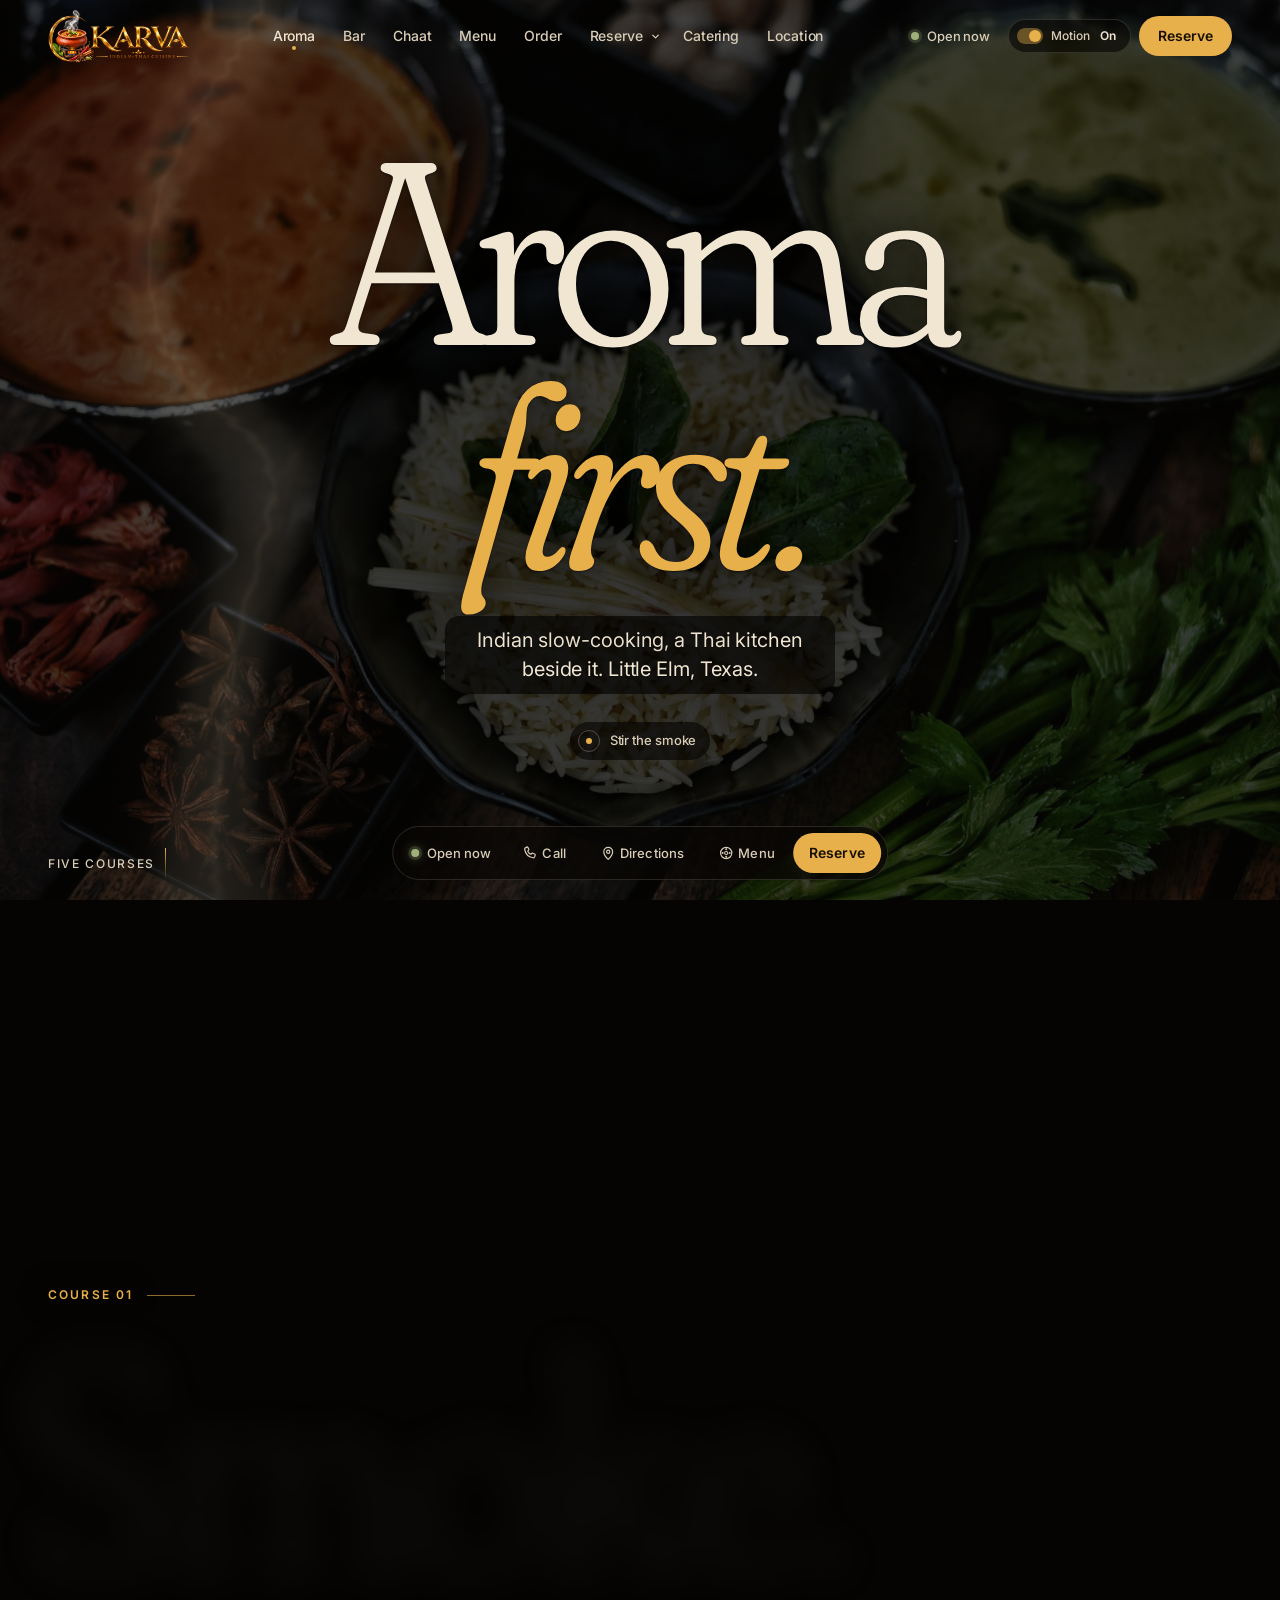
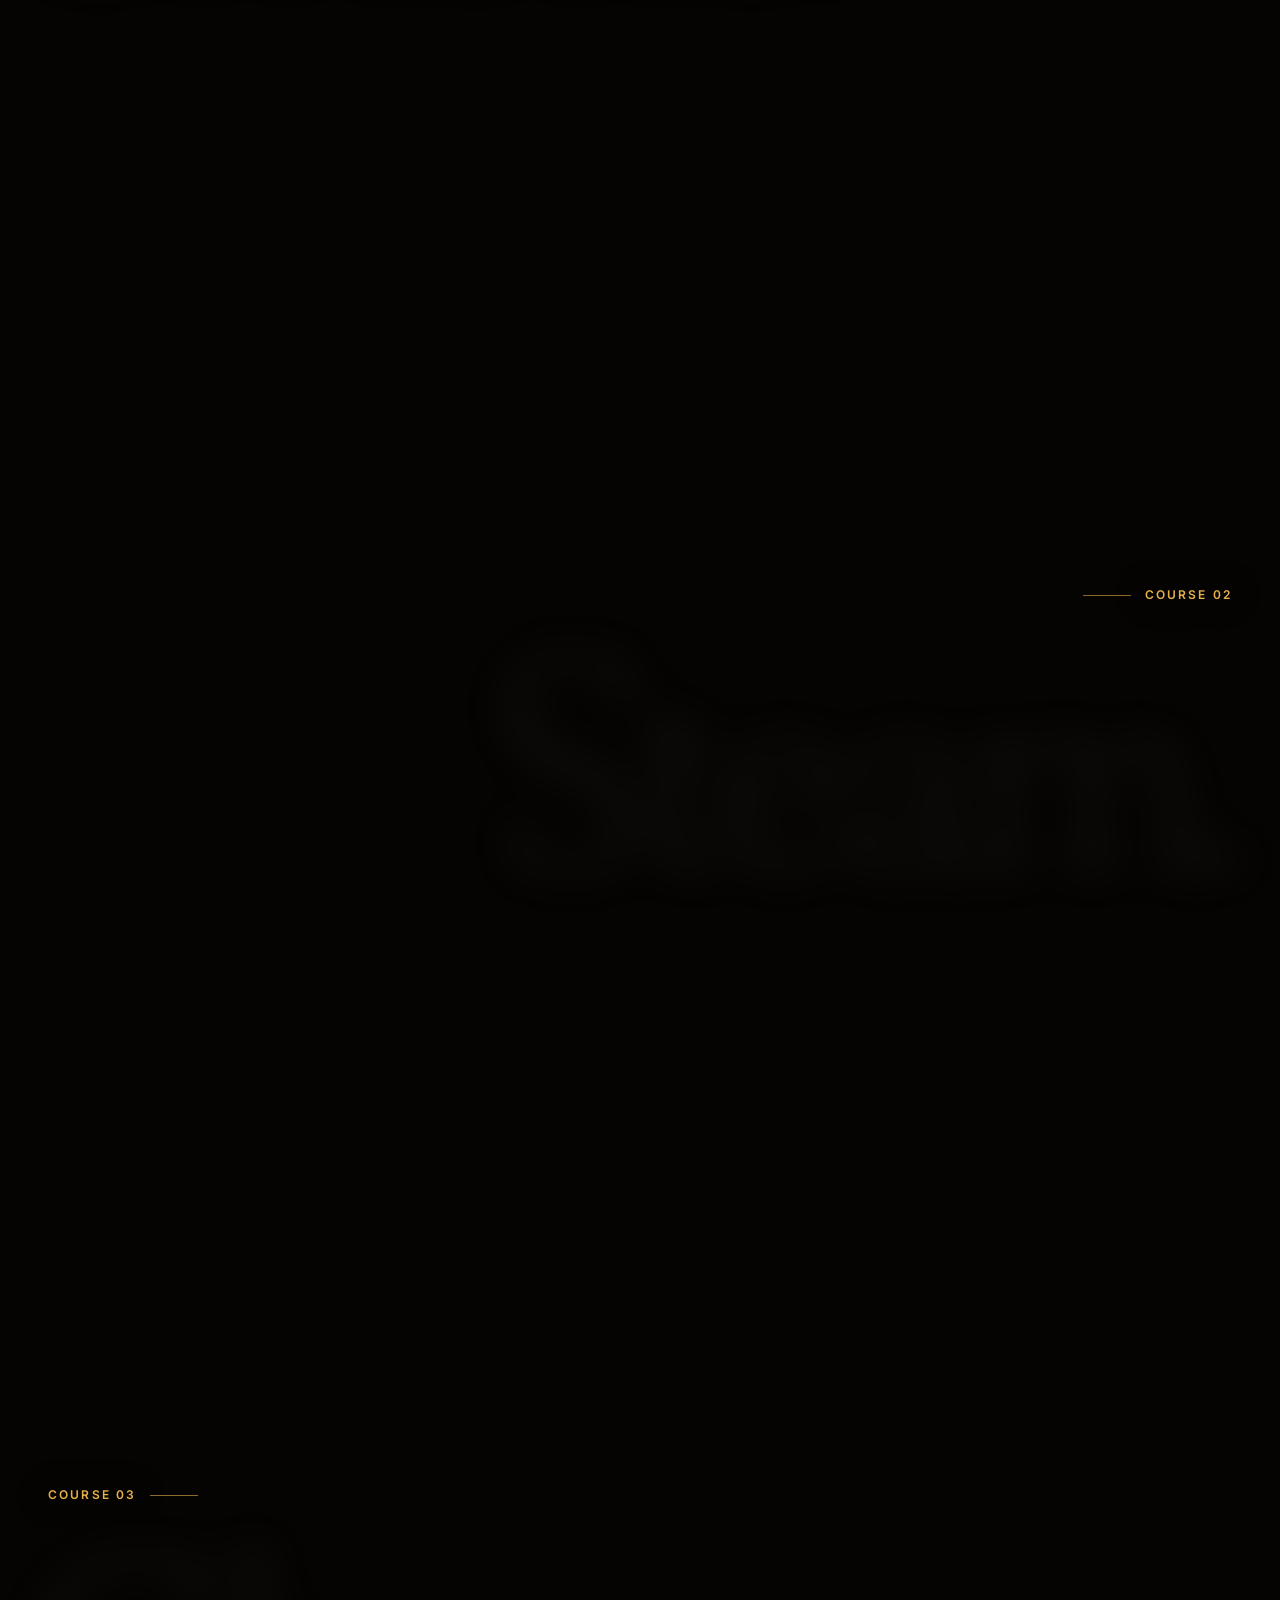
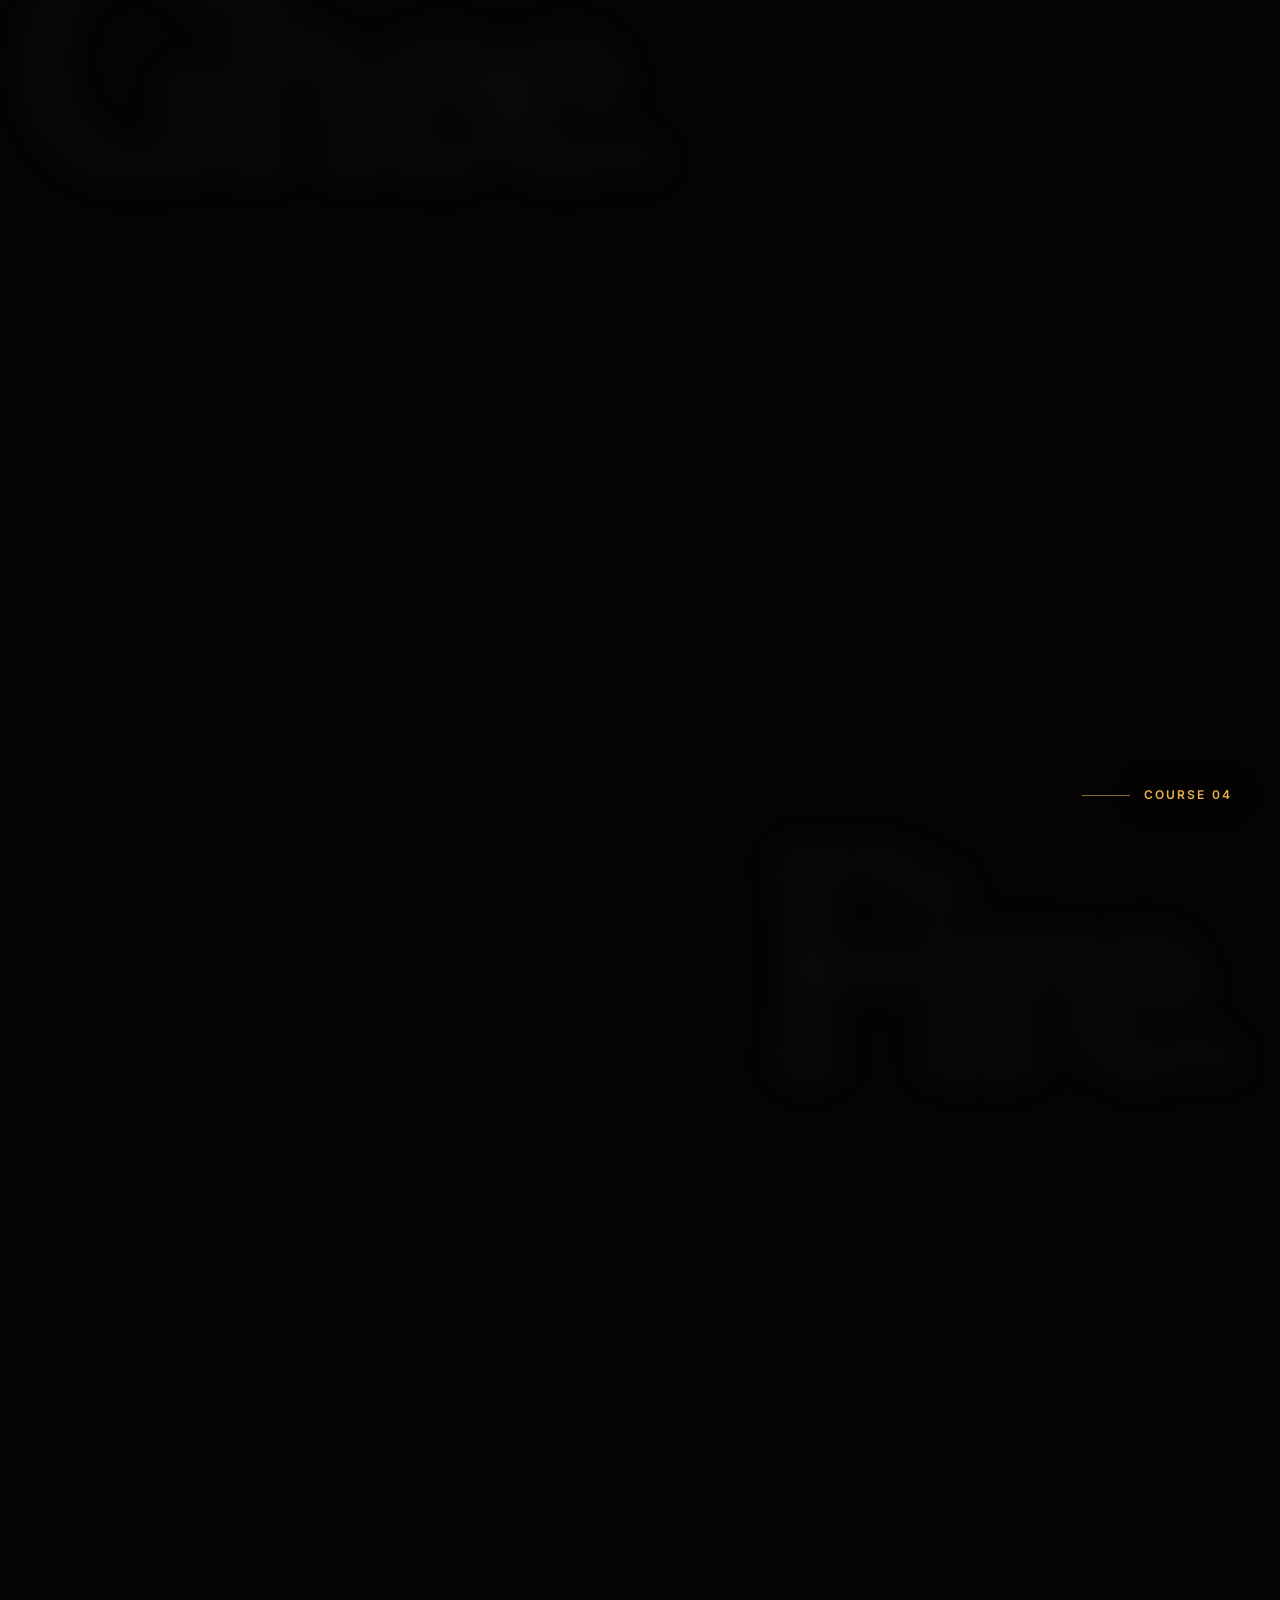
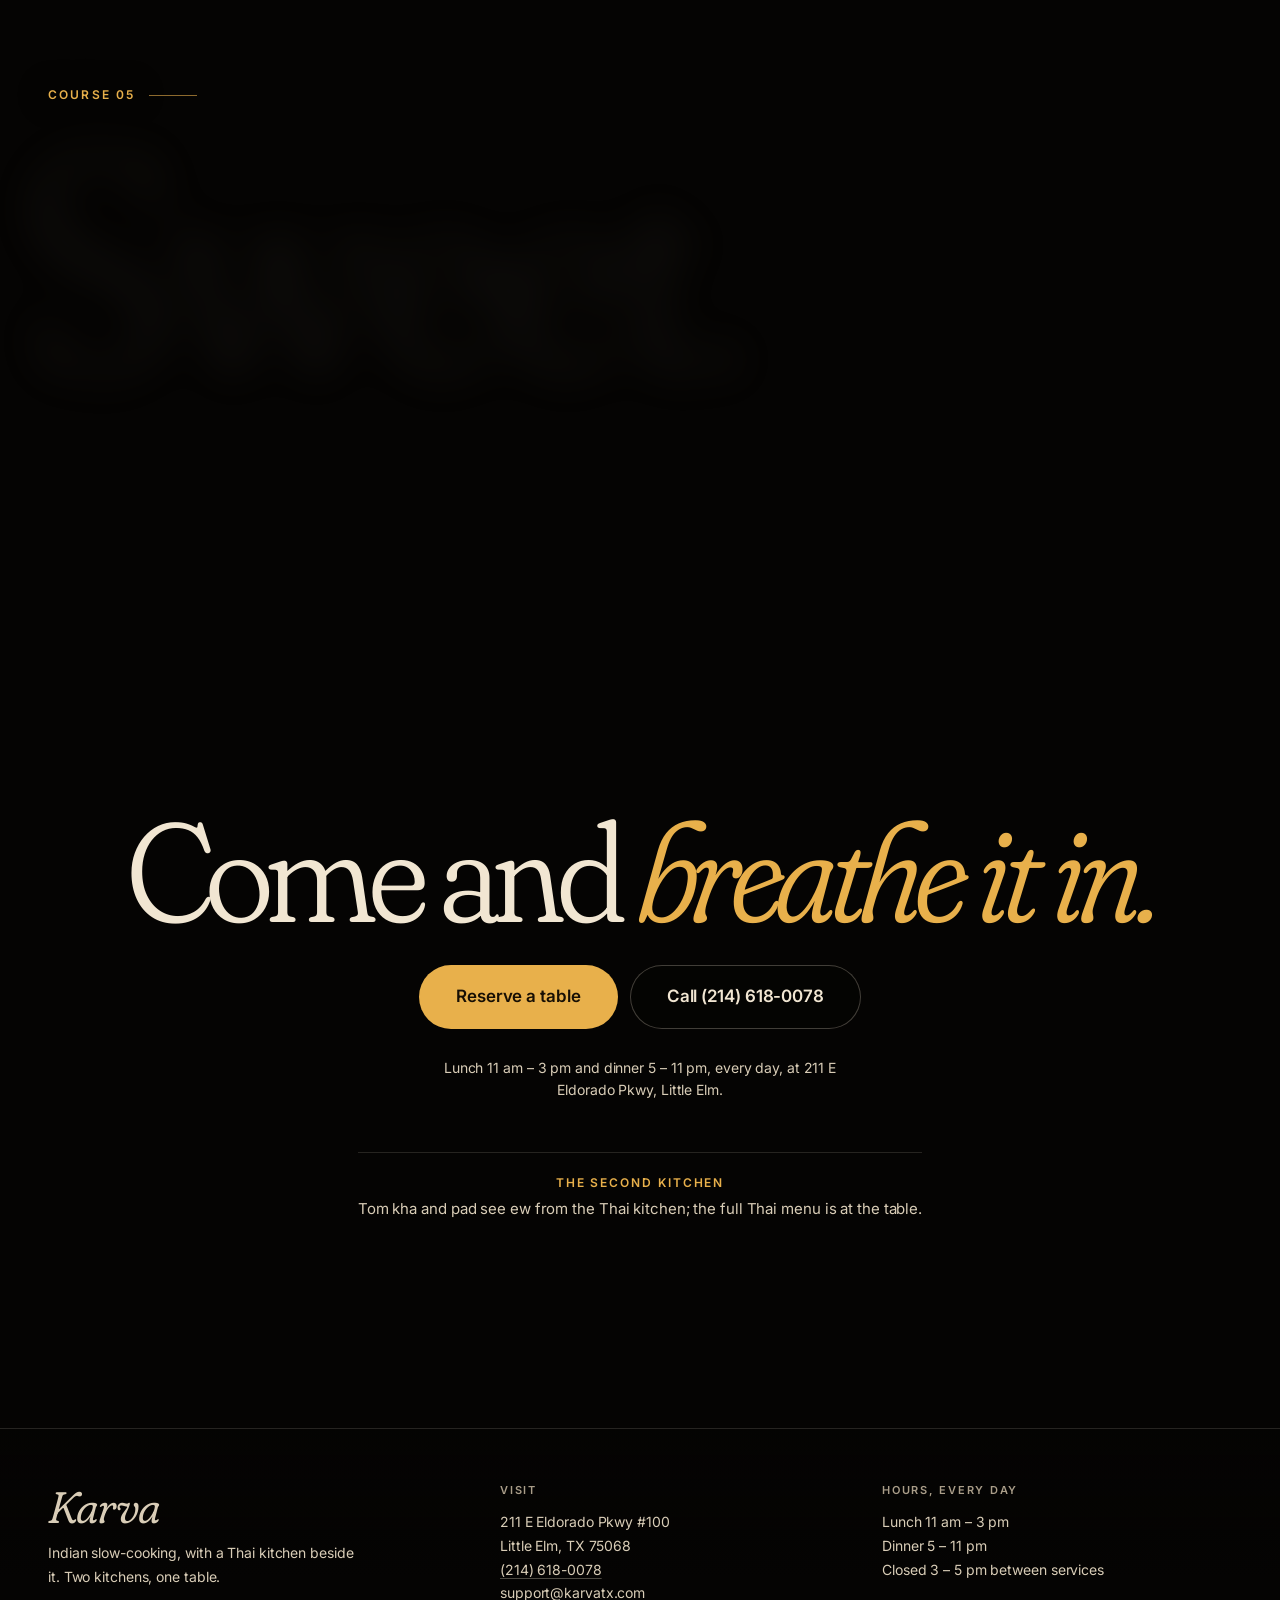
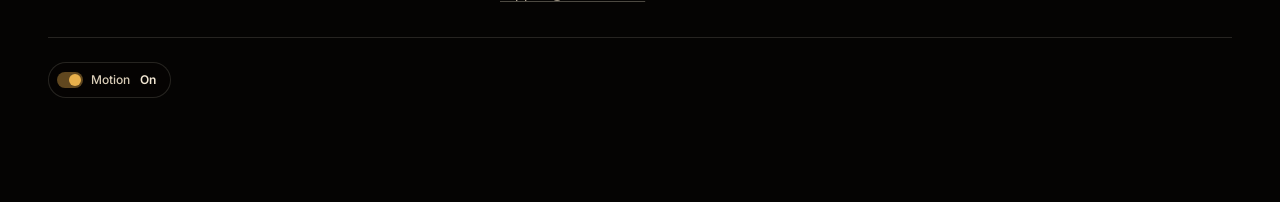
==== index.html @ ac85f221 "Lunch runs until 3 pm; menu bar says Location" ====
<!doctype html>
<html lang="en">
<head>
<script src="karva-motion-shim.js"></script>
<meta charset="utf-8">
<meta name="viewport" content="width=device-width, initial-scale=1, viewport-fit=cover">
<title>Karva · Aroma first</title>
<meta name="description" content="Karva, Indian slow-cooking with a Thai kitchen beside it, in Little Elm, Texas. You smell it before you see it.">
<meta name="theme-color" content="#050403">
<meta name="color-scheme" content="dark">
<link rel="icon" href="favicon.svg" type="image/svg+xml">
<link rel="preconnect" href="https://fonts.googleapis.com">
<link rel="preconnect" href="https://fonts.gstatic.com" crossorigin>
<link rel="stylesheet" href="https://fonts.googleapis.com/css2?family=Fraunces:ital,opsz,wght,SOFT,WONK@0,9..144,300..700,0..100,0..1;1,9..144,300..700,0..100,0..1&amp;family=Inter:wght@400;500;600&amp;display=swap">
<script>
/* Motion state before first paint: follow the OS unless the visitor chose. */
(function (d) {
  d.classList.add('js');
  var o = null; try { o = localStorage.getItem('karva-motion'); } catch (e) {}
  var r = !!(window.matchMedia && matchMedia('(prefers-reduced-motion: reduce)').matches);
  var on = o === 'on' || (o !== 'off' && !r);
  d.setAttribute('data-motion', on ? 'on' : 'off');
  if (on && window.WebGLRenderingContext && !/[?&]fx=off/.test(location.search)) d.classList.add('fx-pending');
})(document.documentElement);
</script>
<link rel="stylesheet" href="css/aroma.css?v=4">
<script type="module" src="js/home.js"></script>
</head>
<body data-atmos="aroma" data-no-enter>
<div class="haze" aria-hidden="true"></div>
<a class="skip" href="#main">Skip to content</a>
<header class="nav" data-nav>
  <div class="nav__in">
    <a class="brand brand--logo" href="index.html"><img src="assets/brand/karva-logo-192.webp?v=2" width="502" height="192" alt="Karva, Indian-Thai cuisine. Home" decoding="async"></a>
    <nav class="nav__links" aria-label="Pages"><a href="index.html" aria-current="page">Aroma</a><a href="drinks.html">Bar</a><a href="chaat.html">Chaat</a><a href="menu.html">Menu</a><a href="order.html">Order</a><div class="dd"><a class="dd__top" href="table.html">Reserve</a><button class="dd__btn" type="button" aria-expanded="false" aria-label="More Reserve pages"><svg viewBox="0 0 12 12" aria-hidden="true"><path d="m3 4.5 3 3 3-3" fill="none" stroke="currentColor" stroke-width="1.4" stroke-linecap="round" stroke-linejoin="round"/></svg></button><div class="dd__menu"><a href="table.html">Book a table</a><a href="parties.html">Parties</a><a href="events.html">Events</a></div></div><a href="catering.html">Catering</a><a href="locations.html">Location</a></nav>
    <div class="nav__acts">
      <p class="status" data-status><span class="status__dot" aria-hidden="true"></span><span data-status-text>11–3 · 5–11</span></p>
      <button class="motion" type="button" data-motion-toggle hidden aria-pressed="false"><span class="motion__track" aria-hidden="true"></span><span class="ml">Motion</span> <b data-motion-state>On</b></button>
      <a class="btn btn--gold btn--sm" href="tel:+12146180078" data-reserve aria-haspopup="dialog">Reserve</a>
      <details class="mnav">
        <summary aria-label="Open pages menu"><span class="mnav__ic" aria-hidden="true"></span>Pages</summary>
        <div class="mnav__sheet">
          <nav aria-label="Pages"><a class="big" href="index.html" aria-current="page"><small>01</small>Aroma</a><a class="big" href="drinks.html"><small>02</small>Bar</a><a class="big" href="chaat.html"><small>03</small>Chaat</a><a class="big" href="menu.html"><small>04</small>Menu</a><p class="mnav__sub"><a href="specials.html">Specials</a></p><a class="big" href="order.html"><small>05</small>Order</a><a class="big" href="table.html"><small>06</small>Reserve</a><p class="mnav__sub"><a href="parties.html">Parties</a><a href="events.html">Events</a></p><a class="big" href="catering.html"><small>07</small>Catering</a><a class="big" href="locations.html"><small>08</small>Location</a></nav>
          <div class="mnav__foot">
            <a class="btn btn--gold" href="tel:+12146180078" data-reserve aria-haspopup="dialog">Reserve</a>
            <a class="btn btn--line" href="tel:+12146180078">Call (214) 618-0078</a>
          </div>
        </div>
      </details>
    </div>
  </div>
</header>
<main id="main">
  <section class="hero" aria-labelledby="hero-title" data-tone="0.92,0.68,0.3">
    <figure class="veil" data-veil>
      <img src="assets/photo/bowls-dark-1920.jpg" srcset="assets/photo/bowls-dark-960.jpg 960w, assets/photo/bowls-dark-1920.jpg 1920w, assets/photo/bowls-dark-3840.jpg 3840w" sizes="100vw" width="1920" height="1280" alt="Curries, rice and whole spices on a dark table, seen from above." fetchpriority="high" decoding="async">
    </figure>
    <div class="hero__copy" data-zone="0.5">
      <h1 class="hero__title legible" id="hero-title"><span class="ln">Aroma</span> <span class="ln">first.</span></h1>
      <p class="hero__line legible">Indian slow-cooking, a Thai kitchen beside it. Little Elm, Texas.</p>
      <p class="hint"><i aria-hidden="true"></i>Stir the smoke</p>
    </div>
    <div class="hero__foot">
      <a class="cue" href="#c1">Five courses</a>
    </div>
  </section>

  <section class="course" id="c1" aria-labelledby="c1-h" data-tone="0.98,0.62,0.36" data-bloom="1,0.55,0.25" data-stir>
    <figure class="veil" data-veil>
      <img src="assets/photo/kebab-skewers-1920.jpg" srcset="assets/photo/kebab-skewers-960.jpg 960w, assets/photo/kebab-skewers-1920.jpg 1920w, assets/photo/kebab-skewers-3840.jpg 3840w" sizes="100vw" width="1920" height="1280" alt="Kebab skewers charring over a grill." loading="lazy" decoding="async">
    </figure>
    <div class="course__inner"><div class="course__text" data-zone="0.36">
      <p class="course__no legible">Course 01</p>
      <h2 class="course__word legible" id="c1-h">Smoke.</h2>
      <p class="course__line legible">The tandoor speaks first: kakori seekh, malai tikka, barrah chaap.</p>
    </div></div>
  </section>
  <section class="course course--right" id="c2" aria-labelledby="c2-h" data-tone="0.95,0.93,0.88" data-bloom="1,0.9,0.75" data-stir>
    <figure class="veil" data-veil>
      <img src="assets/photo/biryani-handi-1920.jpg" srcset="assets/photo/biryani-handi-960.jpg 960w, assets/photo/biryani-handi-1920.jpg 1920w, assets/photo/biryani-handi-3840.jpg 3840w" sizes="100vw" width="1920" height="1280" alt="Biryani in brass handis on a dark table." loading="lazy" decoding="async" style="object-position:50% 40%">
    </figure>
    <div class="course__inner"><div class="course__text" data-zone="0.36">
      <p class="course__no legible">Course 02</p>
      <h2 class="course__word legible" id="c2-h">Steam.</h2>
      <p class="course__line legible">The seal breaks on a Hyderabadi biryani, slow-cooked on dum.</p>
    </div></div>
  </section>
  <section class="course" id="c3" aria-labelledby="c3-h" data-tone="0.92,0.69,0.28" data-bloom="1,0.75,0.3" data-stir>
    <figure class="veil" data-veil>
      <img src="assets/photo/dal-makhani-1920.jpg" srcset="assets/photo/dal-makhani-960.jpg 960w, assets/photo/dal-makhani-1920.jpg 1920w, assets/photo/dal-makhani-3840.jpg 3840w" sizes="100vw" width="1920" height="1280" alt="Dal makhani with rice and flatbread." loading="lazy" decoding="async">
    </figure>
    <div class="course__inner"><div class="course__text" data-zone="0.36">
      <p class="course__no legible">Course 03</p>
      <h2 class="course__word legible" id="c3-h">Ghee.</h2>
      <p class="course__line legible">Dal makhni, butter masala, malai kofta: gold, and slow.</p>
    </div></div>
  </section>
  <section class="course course--right" id="c4" aria-labelledby="c4-h" data-tone="0.98,0.8,0.42" data-bloom="1,0.65,0.2" data-stir>
    <figure class="veil" data-veil>
      <img src="assets/photo/spice-spoon-1920.jpg" srcset="assets/photo/spice-spoon-960.jpg 960w, assets/photo/spice-spoon-1920.jpg 1920w, assets/photo/spice-spoon-3840.jpg 3840w" sizes="100vw" width="1920" height="1280" alt="A wooden spoon of spices with turmeric spilled on a dark table." loading="lazy" decoding="async">
    </figure>
    <div class="course__inner"><div class="course__text" data-zone="0.36">
      <p class="course__no legible">Course 04</p>
      <h2 class="course__word legible" id="c4-h">Fire.</h2>
      <p class="course__line legible">Mustard seeds in hot oil, one sharp crackle: tap anywhere.</p>
    </div></div>
  </section>
  <section class="course" id="c5" aria-labelledby="c5-h" data-tone="0.93,0.93,0.86" data-bloom="0.95,0.95,0.85" data-stir>
    <figure class="veil" data-veil>
      <img src="assets/photo/whole-spices-1920.jpg" srcset="assets/photo/whole-spices-960.jpg 960w, assets/photo/whole-spices-1920.jpg 1920w, assets/photo/whole-spices-3840.jpg 3840w" sizes="100vw" width="1920" height="1280" alt="Cardamom pods, star anise and cinnamon." loading="lazy" decoding="async">
    </figure>
    <div class="course__inner"><div class="course__text" data-zone="0.36">
      <p class="course__no legible">Course 05</p>
      <h2 class="course__word legible" id="c5-h">Sweet.</h2>
      <p class="course__line legible">Kesar phirni, shahi tukda, and the last breath of cardamom.</p>
    </div></div>
  </section>

  <section class="finale" aria-labelledby="fin-h" data-tone="0.92,0.66,0.3">
    <div class="finale__in" data-zone="0.5">
      <h2 class="finale__h" id="fin-h">Come and <em>breathe it in.</em></h2>
      <div class="finale__acts">
        <a class="btn btn--gold btn--xl" href="tel:+12146180078" data-reserve aria-haspopup="dialog">Reserve a table</a>
        <a class="btn btn--line btn--xl" href="tel:+12146180078">Call (214) 618-0078</a>
      </div>
      <p class="finale__fine">Lunch 11 am – 3 pm and dinner 5 – 11 pm, every day, at 211 E Eldorado Pkwy, Little Elm.</p>
      <div class="second">
        <p class="kicker">The second kitchen</p>
        <p>Tom kha and pad see ew from the Thai kitchen; the full Thai menu is at the table.</p>
      </div>
    </div>
  </section>
</main>
<footer class="foot">
  <div class="foot__in">
    <div>
      <p class="foot__brand">Karva</p>
      <p>Indian slow-cooking, with a Thai kitchen beside it. Two kitchens, one table.</p>
    </div>
    <div>
      <h2>Visit</h2>
      <address>211 E Eldorado Pkwy #100<br>Little Elm, TX 75068</address>
      <p><a href="tel:+12146180078">(214) 618-0078</a><br><a href="mailto:support@karvatx.com">support@karvatx.com</a></p>
    </div>
    <div>
      <h2>Hours, every day</h2>
      <p>Lunch 11 am – 3 pm<br>Dinner 5 – 11 pm<br>Closed 3 – 5 pm between services</p>
    </div>
    <div class="foot__base">
      <button class="motion" type="button" data-motion-toggle hidden aria-pressed="false"><span class="motion__track" aria-hidden="true"></span><span class="ml">Motion</span> <b data-motion-state>On</b></button>
    </div>
  </div>
</footer>
<nav class="bar" aria-label="Quick actions">
  <p class="status" data-status><span class="status__dot" aria-hidden="true"></span><span data-status-text>11–3 · 5–11</span></p>
  <a href="tel:+12146180078"><svg viewBox="0 0 20 20" aria-hidden="true"><path d="M6.2 2.8 4.4 3.3c-.9.3-1.5 1.2-1.3 2.1.9 5.4 5.1 9.6 10.5 10.5.9.2 1.8-.4 2.1-1.3l.5-1.8c.2-.6-.1-1.2-.7-1.5l-2.3-1c-.5-.2-1.1-.1-1.5.3l-.9 1c-1.7-.8-3.1-2.2-3.9-3.9l1-.9c.4-.4.5-1 .3-1.5l-1-2.3c-.3-.6-.9-.9-1.5-.7z" fill="none" stroke="currentColor" stroke-width="1.5" stroke-linejoin="round"/></svg>Call</a>
  <a href="https://www.google.com/maps/search/?api=1&amp;query=211+E+Eldorado+Pkwy+%23100%2C+Little+Elm%2C+TX+75068" target="_blank" rel="noopener"><svg viewBox="0 0 20 20" aria-hidden="true"><path d="M10 18s5.5-5.2 5.5-9.6A5.5 5.5 0 0 0 4.5 8.4C4.5 12.8 10 18 10 18z" fill="none" stroke="currentColor" stroke-width="1.5" stroke-linejoin="round"/><circle cx="10" cy="8.4" r="2" fill="none" stroke="currentColor" stroke-width="1.5"/></svg>Directions</a>
  <a href="menu.html"><svg viewBox="0 0 20 20" aria-hidden="true"><circle cx="10" cy="10" r="7" fill="none" stroke="currentColor" stroke-width="1.5"/><circle cx="10" cy="10" r="2" fill="none" stroke="currentColor" stroke-width="1.3"/><circle cx="10" cy="5.4" r="1.2" fill="currentColor"/><circle cx="14.4" cy="10" r="1.2" fill="currentColor"/><circle cx="10" cy="14.6" r="1.2" fill="currentColor"/><circle cx="5.6" cy="10" r="1.2" fill="currentColor"/></svg>Menu</a>
  <a class="bar__cta" href="tel:+12146180078" data-reserve aria-haspopup="dialog">Reserve</a>
</nav>
</body>
</html>
---- css/aroma.css ----
/* ==========================================================================
   Aroma — "you smell it before you see it."
   One stylesheet for the four pages. Black space, smoke and food.
   Display: Fraunces (SOFT + WONK axes). UI: Inter.
   Spacing scale: 8px. Breakpoints: phone < 760 · desktop >= 1080.
   The page is complete without the smoke: html.fx is only set once the
   WebGL atmosphere is actually running.
   ========================================================================== */

:root {
  --bg: #050403;
  --bg-2: #0d0a07;
  --cream: #F1E6D2;
  --cream-2: #D9CDB7;         /* 13:1 on bg */
  --mute: #A99D89;            /* 7.4:1 on bg */
  --ghee: #E8B04B;
  --turmeric: #D9A21B;
  --ember: #E2622B;
  --cardamom: #9FB07A;
  --line: rgba(241, 230, 210, .14);
  --line-2: rgba(241, 230, 210, .26);
  --glass: rgba(9, 7, 5, .78);

  --display: "Fraunces", "Iowan Old Style", "Palatino Linotype", Georgia, serif;
  --ui: "Inter", system-ui, -apple-system, "Segoe UI", Roboto, sans-serif;

  --g: 16px;
  --max: 1320px;
  --nav: calc(64px + env(safe-area-inset-top, 0px));
  --bar: calc(64px + env(safe-area-inset-bottom, 0px));
  --ease: cubic-bezier(.16, 1, .3, 1);
  --ease-io: cubic-bezier(.65, 0, .35, 1);
}
@media (min-width: 760px) { :root { --g: 32px; --nav: calc(72px + env(safe-area-inset-top, 0px)); } }
@media (min-width: 1080px) { :root { --g: 48px; --bar: 0px; } }

*, *::before, *::after { box-sizing: border-box; }
html { -webkit-text-size-adjust: 100%; background: var(--bg); scroll-padding-top: calc(var(--nav) + 16px); }
@media (prefers-reduced-motion: no-preference) { html[data-motion="on"] { scroll-behavior: smooth; } }
body {
  margin: 0;
  min-height: 100vh;
  background: var(--bg);
  color: var(--cream);
  font: 400 16px/1.55 var(--ui);
  letter-spacing: -0.006em;
  -webkit-font-smoothing: antialiased;
  -moz-osx-font-smoothing: grayscale;
  overflow-x: clip;
  padding-bottom: var(--bar);
}
body.is-locked { overflow: hidden; }
img { display: block; max-width: 100%; height: auto; }
a { color: inherit; }
button { font: inherit; color: inherit; }
h1, h2, h3, h4, p, ul, ol, dl, dd, figure { margin: 0; }
ul, ol { padding: 0; list-style: none; }

.display, h1, h2 {
  font-family: var(--display);
  font-weight: 340;
  font-optical-sizing: auto;
  font-variation-settings: "SOFT" 100, "WONK" 1;
  letter-spacing: -0.035em;
  line-height: .92;
}
em { font-style: italic; }
[hidden] { display: none !important; }
.vh { position: absolute !important; width: 1px; height: 1px; overflow: hidden; clip: rect(0 0 0 0); clip-path: inset(50%); white-space: nowrap; }

/* focus: a visible ghee ring on everything that takes focus */
:focus { outline: none; }
:focus-visible { outline: 2px solid var(--ghee); outline-offset: 3px; border-radius: 6px; }
.skip { position: fixed; left: 12px; top: -80px; z-index: 200; padding: 12px 18px; background: var(--ghee); color: #140d04; border-radius: 999px; font-weight: 600; text-decoration: none; }
.skip:focus { top: 12px; }

/* ==========================================================================
   Atmosphere + haze
   ========================================================================== */
.atmos { position: fixed; left: 0; top: 0; width: 100vw; height: 100vh; height: 100lvh; z-index: 0; display: block; pointer-events: none; }
main, .foot { position: relative; z-index: 1; }
body[data-atmos="table"]::before, body[data-atmos="dabba"]::before, body[data-atmos="chaat"]::before {
  content: ""; position: fixed; inset: 0; z-index: 0; pointer-events: none; transition: opacity 1s;
  background: radial-gradient(60% 45% at 75% 100%, rgba(226, 98, 43, .16), transparent 70%), radial-gradient(50% 40% at 10% 20%, rgba(232, 176, 75, .08), transparent 70%);
}
html.fx body::before { opacity: 0; }

.haze {
  position: fixed; inset: 0; z-index: 150; pointer-events: none; opacity: 0;
  background:
    radial-gradient(60% 50% at 30% 70%, rgba(232, 176, 75, .10), transparent 70%),
    radial-gradient(50% 40% at 70% 30%, rgba(241, 230, 210, .07), transparent 70%),
    var(--bg);
}
html[data-motion="on"] .haze { animation: haze-out 1.1s .08s var(--ease) both; }
html[data-motion="on"] .haze.is-in { animation: haze-in .5s var(--ease-io) both; }
@keyframes haze-out { from { opacity: 1; } to { opacity: 0; } }
@keyframes haze-in { from { opacity: 0; } to { opacity: 1; } }

/* ==========================================================================
   Buttons, status, motion switch
   ========================================================================== */
.btn {
  --h: 48px;
  display: inline-flex; align-items: center; justify-content: center; gap: 10px;
  min-height: var(--h); padding: 0 24px; border-radius: 999px;
  font: 600 15px/1 var(--ui); letter-spacing: -0.005em; text-decoration: none; white-space: nowrap;
  border: 1px solid transparent; cursor: pointer; background: none;
  transition: background-color .3s var(--ease), color .3s var(--ease), border-color .3s var(--ease), transform .5s var(--ease), box-shadow .5s var(--ease);
}
.btn--gold { background: var(--ghee); color: #170f04; box-shadow: 0 0 0 0 rgba(232, 176, 75, 0); }
.btn--gold:hover { background: #F2C266; box-shadow: 0 10px 40px -8px rgba(232, 176, 75, .55); transform: translateY(-1px); }
.btn--line { border-color: var(--line-2); color: var(--cream); background: rgba(5, 4, 3, .5); }
.btn--line:hover { border-color: var(--ghee); color: var(--ghee); }
.btn--sm { --h: 40px; padding: 0 18px; font-size: 14px; }
.btn--xl { --h: 64px; padding: 0 36px; font-size: 17px; }
.btn:active { transform: translateY(1px) scale(.99); }

.status { display: inline-flex; align-items: center; gap: 8px; font: 500 13px/1 var(--ui); color: var(--cream-2); white-space: nowrap; }
.status__dot { width: 8px; height: 8px; border-radius: 50%; background: var(--mute); box-shadow: 0 0 0 3px rgba(169, 157, 137, .16); flex: none; }
.status.is-open .status__dot { background: var(--cardamom); box-shadow: 0 0 0 3px rgba(159, 176, 122, .2), 0 0 12px rgba(159, 176, 122, .7); }
html[data-motion="on"] .status.is-open .status__dot { animation: ember 2.8s ease-in-out infinite; }
@keyframes ember { 50% { box-shadow: 0 0 0 5px rgba(159, 176, 122, .08), 0 0 18px rgba(159, 176, 122, .9); } }

.motion {
  display: inline-flex; align-items: center; gap: 8px; min-height: 36px; padding: 0 12px 0 8px;
  border: 1px solid var(--line); border-radius: 999px; background: rgba(5, 4, 3, .6);
  font: 500 12px/1 var(--ui); color: var(--cream-2); cursor: pointer; transition: border-color .3s, color .3s;
}
.motion:hover { border-color: var(--line-2); color: var(--cream); }
.motion__track { position: relative; width: 26px; height: 16px; border-radius: 999px; background: rgba(241, 230, 210, .16); transition: background .3s; }
.motion__track::after { content: ""; position: absolute; left: 2px; top: 2px; width: 12px; height: 12px; border-radius: 50%; background: var(--cream-2); transition: transform .4s var(--ease), background .3s; }
.motion[aria-pressed="true"] .motion__track { background: rgba(232, 176, 75, .4); }
.motion[aria-pressed="true"] .motion__track::after { transform: translateX(10px); background: var(--ghee); }
.motion b { font-weight: 600; color: var(--cream); min-width: 1.7em; }

/* ==========================================================================
   Nav: floating, minimal
   ========================================================================== */
.nav { position: fixed; z-index: 60; left: 0; right: 0; top: 0; height: var(--nav); padding-top: env(safe-area-inset-top, 0px); pointer-events: none; }
.nav__in {
  height: 100%; max-width: calc(var(--max) + 2 * var(--g)); margin: 0 auto; padding: 0 var(--g);
  display: flex; align-items: center; gap: 16px; position: relative;
}
.nav__in > * { pointer-events: auto; }
.nav::before {
  content: ""; position: absolute; inset: 0 0 -24px; pointer-events: none; opacity: 0; transition: opacity .5s;
  background: linear-gradient(to bottom, rgba(5, 4, 3, .92), rgba(5, 4, 3, .6) 60%, transparent);
}
.nav.is-scrolled::before { opacity: 1; }
.brand {
  position: relative; text-decoration: none; margin-right: auto;
  font-family: var(--display); font-size: 30px; font-weight: 400; font-style: italic; letter-spacing: -0.04em; line-height: 1;
  font-variation-settings: "SOFT" 100, "WONK" 1, "opsz" 72; color: var(--cream); padding: 6px 2px;
}
.brand::after { content: ""; position: absolute; left: 2px; right: 2px; bottom: 2px; height: 1px; background: var(--ghee); transform: scaleX(0); transform-origin: left; transition: transform .6s var(--ease); }
.brand:hover::after { transform: scaleX(1); }
.nav__links { display: none; gap: 4px; align-items: center; font: 500 14px/1 var(--ui); }
.nav__links a { position: relative; padding: 10px 12px; text-decoration: none; color: var(--cream-2); border-radius: 999px; transition: color .3s; }
.nav__links a:hover, .nav__links a[aria-current="page"] { color: var(--cream); }
.nav__links a[aria-current="page"]::after, .nav__links a:hover::after {
  content: ""; position: absolute; left: 50%; bottom: 3px; width: 4px; height: 4px; margin-left: -2px; border-radius: 50%; background: var(--ghee);
}
.nav__links .sep { color: var(--mute); }
.nav .status { padding: 8px 4px; }
.nav .status [data-status-text] { position: absolute; width: 1px; height: 1px; overflow: hidden; clip-path: inset(50%); white-space: nowrap; }
.nav__acts { display: flex; align-items: center; gap: 8px; }
.nav__acts .motion { min-height: 34px; }
@media (min-width: 1100px) {
  .nav__links { display: flex; }
  .mnav { display: none; }
  .brand { margin-right: 0; }
  .nav__links { margin: 0 auto; }
}
@media (min-width: 1080px) { .nav .status { margin-right: 6px; } .nav .status [data-status-text] { position: static; width: auto; height: auto; clip-path: none; } }
@media (max-width: 1099px) { .nav__acts .btn { display: none; } }
/* smaller laptops: the open-hours pill steps aside so Reserve always fits */
@media (min-width: 1100px) and (max-width: 1279px) { .nav__acts .status { display: none; } }
@media (max-width: 380px) { .motion { padding: 0 8px; } .motion > span:not(.motion__track), .motion .ml { display: none; } }

/* phone menu */
.mnav summary {
  list-style: none; display: inline-flex; align-items: center; gap: 8px; min-height: 36px; padding: 0 14px;
  border: 1px solid var(--line-2); border-radius: 999px; background: rgba(5, 4, 3, .6); font: 600 13px/1 var(--ui); cursor: pointer;
}
.mnav summary::-webkit-details-marker { display: none; }
.mnav__ic { width: 14px; height: 8px; position: relative; }
.mnav__ic::before, .mnav__ic::after { content: ""; position: absolute; left: 0; right: 0; height: 1.5px; background: currentColor; border-radius: 2px; transition: transform .4s var(--ease); }
.mnav__ic::before { top: 0; } .mnav__ic::after { bottom: 0; }
.mnav[open] .mnav__ic::before { transform: translateY(3.25px) rotate(45deg); }
.mnav[open] .mnav__ic::after { transform: translateY(-3.25px) rotate(-45deg); }
.mnav__sheet {
  position: fixed; inset: 0; z-index: -1; padding: calc(var(--nav) + 24px) var(--g) calc(var(--bar) + 24px);
  background: radial-gradient(80% 50% at 20% 100%, rgba(232, 176, 75, .14), transparent 70%), var(--bg);
  display: flex; flex-direction: column; gap: 4px; overflow-y: auto;
}
.mnav__sheet a.big { font-family: var(--display); font-size: clamp(44px, 14vw, 72px); font-weight: 330; letter-spacing: -0.04em; line-height: 1.05; text-decoration: none; padding: 4px 0; display: flex; align-items: baseline; gap: 14px; font-variation-settings: "SOFT" 100, "WONK" 1; }
.mnav__sheet a.big small { font: 500 12px/1 var(--ui); color: var(--mute); letter-spacing: .08em; }
.mnav__sheet a.big[aria-current="page"] { color: var(--ghee); font-style: italic; }
.mnav__foot { margin-top: auto; padding-top: 32px; display: flex; flex-wrap: wrap; gap: 12px; align-items: center; }
html[data-motion="on"] .mnav[open] .mnav__sheet a.big { animation: rise .7s var(--ease) both; }
html[data-motion="on"] .mnav[open] .mnav__sheet a.big:nth-child(2) { animation-delay: .05s; }
html[data-motion="on"] .mnav[open] .mnav__sheet a.big:nth-child(3) { animation-delay: .1s; }
html[data-motion="on"] .mnav[open] .mnav__sheet a.big:nth-child(4) { animation-delay: .15s; }
@keyframes rise { from { opacity: 0; transform: translateY(24px); filter: blur(6px); } }

/* ==========================================================================
   Bottom bar: Call · Directions · Menu · Reserve (phones full width,
   desktop a small floating pill)
   ========================================================================== */
.bar {
  position: fixed; z-index: 55; left: 0; right: 0; bottom: 0;
  display: grid; grid-template-columns: 1fr 1fr 1fr 1.25fr; align-items: stretch;
  padding: 8px 8px calc(8px + env(safe-area-inset-bottom, 0px)); gap: 6px;
  background: linear-gradient(to top, rgba(5, 4, 3, .98) 60%, rgba(5, 4, 3, .9));
  border-top: 1px solid var(--line);
}
.bar a {
  display: flex; flex-direction: column; align-items: center; justify-content: center; gap: 4px; min-height: 48px;
  font: 500 11.5px/1 var(--ui); letter-spacing: .01em; text-decoration: none; color: var(--cream-2); border-radius: 14px;
  transition: color .3s, background-color .3s;
}
.bar a:hover { color: var(--cream); background: rgba(241, 230, 210, .05); }
.bar svg { width: 20px; height: 20px; }
.bar .bar__cta { background: var(--ghee); color: #170f04; font-size: 14px; font-weight: 600; flex-direction: row; }
.bar .bar__cta:hover { background: #F2C266; color: #170f04; }
.bar .status { display: none; }
@media (min-width: 1080px) {
  .bar {
    left: 50%; right: auto; bottom: calc(20px + env(safe-area-inset-bottom, 0px)); transform: translateX(-50%);
    grid-template-columns: auto auto auto auto auto; padding: 6px; gap: 2px; border: 1px solid var(--line);
    border-radius: 999px; background: var(--glass);
  }
  .bar .status { display: inline-flex; padding: 0 14px 0 12px; }
  .bar a { flex-direction: row; min-height: 40px; padding: 0 16px; border-radius: 999px; font-size: 13px; }
  .bar svg { width: 16px; height: 16px; }
}

/* ==========================================================================
   Veils: a photograph under smoke. Without the WebGL smoke the photo shows
   through a still, elegant CSS haze.
   ========================================================================== */
.veil { position: absolute; inset: 0; overflow: hidden; background: var(--bg); }
.veil img { width: 100%; height: 100%; object-fit: cover; transition: opacity .6s; }
.veil::after {
  content: ""; position: absolute; inset: -10%; pointer-events: none;
  background:
    radial-gradient(30% 22% at 12% 96%, rgba(241, 230, 210, .12), transparent 70%),
    radial-gradient(26% 20% at 88% 98%, rgba(241, 230, 210, .1), transparent 70%),
    radial-gradient(140% 100% at 50% 45%, transparent 55%, rgba(5, 4, 3, .5) 100%),
    linear-gradient(to bottom, rgba(5, 4, 3, .45), transparent 22%, transparent 55%, rgba(5, 4, 3, .82));
}
.hero .veil::after { background:
    radial-gradient(46% 40% at 50% 48%, rgba(5, 4, 3, .72), rgba(5, 4, 3, .35) 70%, transparent 100%),
    radial-gradient(40% 30% at 18% 78%, rgba(241, 230, 210, .14), transparent 70%),
    radial-gradient(120% 90% at 50% 50%, transparent 30%, rgba(5, 4, 3, .78) 80%),
    linear-gradient(to bottom, rgba(5, 4, 3, .55), rgba(5, 4, 3, .25) 30%, rgba(5, 4, 3, .3) 60%, rgba(5, 4, 3, .9)); }
html[data-motion="on"]:not(.fx) .veil::after { animation: drift 18s ease-in-out infinite alternate; }
@keyframes drift { to { transform: translate3d(2%, -3%, 0) scale(1.04); } }
html.fx .veil { background: transparent; }
html.fx .veil.is-gl img { opacity: 0; }
html.fx .veil.is-gl::after { opacity: 0; }

/* text sitting over food always gets a quiet dark backing */
.legible { text-shadow: 0 1px 2px rgba(5, 4, 3, .6), 0 0 34px rgba(5, 4, 3, .75); }
.cap {
  font: 500 11.5px/1.4 var(--ui); letter-spacing: .02em; color: var(--cream-2);
  display: inline-flex; gap: 8px; align-items: center; padding: 7px 12px; border-radius: 999px; background: rgba(5, 4, 3, .66);
}
.cap::before { content: ""; width: 5px; height: 5px; border-radius: 50%; background: var(--ghee); opacity: .8; }

.kicker { font: 600 12px/1 var(--ui); letter-spacing: .16em; text-transform: uppercase; color: var(--ghee); }
.hint { font: 500 13px/1 var(--ui); color: var(--cream-2); display: none; align-items: center; gap: 10px; }
html.fx .hint { display: inline-flex; }
.hint i { width: 22px; height: 22px; border-radius: 50%; border: 1px solid var(--line-2); position: relative; }
.hint i::after { content: ""; position: absolute; inset: 7px; border-radius: 50%; background: var(--ghee); }
html[data-motion="on"] .hint i::after { animation: orbit 2.4s var(--ease-io) infinite; }
@keyframes orbit { 0% { transform: translate(-5px, 0); } 50% { transform: translate(5px, -2px); } 100% { transform: translate(-5px, 0); } }

/* ==========================================================================
   INDEX — the opening
   ========================================================================== */
.hero { position: relative; min-height: 100vh; min-height: 100svh; display: grid; place-items: center; text-align: center; padding: calc(var(--nav) + 24px) var(--g) calc(var(--bar) + 96px); }
.hero__copy { position: relative; display: grid; justify-items: center; gap: 28px; padding: 24px 12px; }
.hero__title { font-size: clamp(76px, 21vw, 260px); font-weight: 320; letter-spacing: -0.05em; line-height: .86; }
.hero__title .ln { display: block; }
.hero__title .ln:last-child { font-style: italic; color: var(--ghee); padding-right: .04em; }
.hero__line { max-width: 30ch; font: 400 clamp(16px, 1.6vw, 20px)/1.45 var(--ui); color: var(--cream); }
/* small text over a photograph always sits on a quiet dark backing (AA) */
.hero__line, .course__line, .hint { background: rgba(5, 4, 3, .62); padding: 10px 16px; border-radius: 14px; -webkit-box-decoration-break: clone; box-decoration-break: clone; }
.hint { padding: 8px 14px 8px 8px; border-radius: 999px; }
.course__line { justify-self: start; }
.course--right .course__line { justify-self: end; }
.hero__foot { position: absolute; left: var(--g); right: var(--g); bottom: calc(var(--bar) + 20px); display: flex; justify-content: space-between; align-items: end; gap: 16px; }
.cue { font: 500 12px/1 var(--ui); letter-spacing: .14em; text-transform: uppercase; color: var(--cream-2); display: inline-flex; align-items: center; gap: 10px; text-decoration: none; }
.cue::after { content: ""; width: 1px; height: 32px; background: linear-gradient(var(--ghee), transparent); }
html[data-motion="on"] .cue::after { animation: fall 2.2s var(--ease-io) infinite; transform-origin: top; }
@keyframes fall { 0% { transform: scaleY(0); } 50% { transform: scaleY(1); } 100% { transform: scaleY(1); opacity: 0; } }

/* the opening sequence: the HTML title condenses in while the smoke words hold */
html.fx-pending .hero__title { opacity: 0; filter: blur(18px); }
html.fx-pending .hero:not(.is-formed) .hero__title { animation: failsafe .01s 6s forwards; }
html.fx-pending .hero.is-formed .hero__title { opacity: 1; filter: blur(0); transition: opacity 1.6s var(--ease), filter 1.8s var(--ease); }
html.fx-pending .hero .hero__line, html.fx-pending .hero .hint, html.fx-pending .hero__foot { opacity: 0; transform: translateY(12px); }
html.fx-pending .hero:not(.is-released) .hero__line { animation: failsafe .01s 6.5s forwards; }
html.fx-pending .hero.is-released .hero__line,
html.fx-pending .hero.is-released .hint,
html.fx-pending .hero.is-released .hero__foot { opacity: 1; transform: none; transition: opacity 1.4s var(--ease) .5s, transform 1.4s var(--ease) .5s; }
@keyframes failsafe { to { opacity: 1; filter: none; transform: none; } }
html[data-motion="on"]:not(.fx-pending) .hero__copy > * { animation: rise 1.4s var(--ease) both; }
html[data-motion="on"]:not(.fx-pending) .hero__copy > :nth-child(2) { animation-delay: .15s; }
html[data-motion="on"]:not(.fx-pending) .hero__copy > :nth-child(3) { animation-delay: .3s; }

/* courses */
.course { position: relative; min-height: 100vh; min-height: 100svh; display: grid; align-items: end; padding: calc(var(--nav) + 32px) var(--g) calc(var(--bar) + 40px); }
.course__inner { max-width: var(--max); width: 100%; margin: 0 auto; display: flex; }
.course__text { position: relative; width: fit-content; max-width: 100%; display: grid; gap: 18px; padding-bottom: 8px; }
.course--right .course__inner { justify-content: flex-end; }
.course__no { font: 600 12px/1 var(--ui); letter-spacing: .18em; color: var(--ghee); text-transform: uppercase; display: flex; gap: 14px; align-items: center; }
.course__no::after { content: ""; width: 48px; height: 1px; background: currentColor; opacity: .6; }
.course__word { font-size: clamp(88px, 24vw, 300px); font-weight: 300; letter-spacing: -0.055em; line-height: .82; margin-left: -.04em; }
.course__word em { color: var(--ghee); }
.course__line { max-width: 34ch; font-size: clamp(16px, 1.5vw, 19px); line-height: 1.5; color: var(--cream); }
.course .cap { position: absolute; right: var(--g); top: calc(var(--nav) + 16px); }
.course--right .course__text { justify-items: end; text-align: right; }
.course--right .course__no { flex-direction: row-reverse; }
@media (min-width: 1080px) { .course { padding-bottom: 132px; } }

/* stirring: the word is still smoke until the plate has been stirred */
html.fx[data-motion="on"] [data-stir] .course__word,
html.fx[data-motion="on"] [data-stir] .course__line { transition: opacity 1.6s var(--ease), filter 1.8s var(--ease), transform 1.8s var(--ease), letter-spacing 2s var(--ease); }
html.fx[data-motion="on"] [data-stir]:not(.is-clear) .course__word { opacity: .06; filter: blur(22px); transform: translateY(.06em) scale(1.04); letter-spacing: -0.02em; }
html.fx[data-motion="on"] [data-stir]:not(.is-clear) .course__line { opacity: 0; filter: blur(8px); transform: translateY(10px); }
html.fx[data-motion="on"] [data-stir].is-clear .course__line { transition-delay: .35s; }

/* finale */
.finale { position: relative; min-height: 92vh; min-height: 92svh; display: grid; place-items: center; text-align: center; padding: 120px var(--g); }
.finale__in { display: grid; justify-items: center; gap: 28px; }
.finale__h { font-size: clamp(56px, 11vw, 168px); font-weight: 320; letter-spacing: -0.05em; }
.finale__h em { color: var(--ghee); }
.finale__acts { display: flex; flex-wrap: wrap; gap: 12px; justify-content: center; }
.finale__fine { font-size: 14px; color: var(--cream-2); max-width: 44ch; }
.second { margin-top: 24px; padding-top: 24px; border-top: 1px solid var(--line); display: grid; gap: 8px; justify-items: center; }
.second p:last-child { font-size: 15px; color: var(--cream-2); }

/* ==========================================================================
   Page heads (dabba, chaat, table)
   ========================================================================== */
.phead { position: relative; padding: calc(var(--nav) + 56px) var(--g) 32px; max-width: calc(var(--max) + 2 * var(--g)); margin: 0 auto; }
.phead h1 { font-size: clamp(64px, 13vw, 184px); font-weight: 320; letter-spacing: -0.05em; }
.phead h1 em { color: var(--ghee); }
.phead p { margin-top: 20px; max-width: 40ch; font-size: clamp(16px, 1.5vw, 19px); color: var(--cream-2); }
.phead .kicker { display: block; margin-bottom: 20px; }
html[data-motion="on"] .phead > * { animation: rise 1.4s var(--ease) both .25s; }
html[data-motion="on"] .phead > :nth-child(2) { animation-delay: .38s; }
html[data-motion="on"] .phead > :nth-child(3) { animation-delay: .5s; }

/* ==========================================================================
   MENU — the masala dabba
   ========================================================================== */
.dabba-wrap { max-width: calc(var(--max) + 2 * var(--g)); margin: 0 auto; padding: 8px var(--g) 96px; display: grid; gap: 48px; }
@media (min-width: 1080px) {
  .dabba-wrap { grid-template-columns: minmax(0, 1.05fr) minmax(0, 1fr); gap: 72px; align-items: start; }
  .tins { position: sticky; top: calc(var(--nav) + 16px); }
}
.tins { display: grid; justify-items: center; gap: 28px; }
.phead--tight { padding-bottom: 8px; }
.phead--tight h1 { font-size: clamp(56px, 9vw, 128px); }
@media (min-width: 1080px) { .tins .tin:not(.tin--thai) { --s: min(560px, calc(100vh - var(--nav) - 230px), 40vw); } }
.tins__note { font-size: 13px; color: var(--mute); text-align: center; }

.tin {
  --s: min(92vw, 600px);
  position: relative; display: block; width: var(--s); aspect-ratio: 1; border-radius: 50%;
  background:
    radial-gradient(circle at 34% 26%, rgba(255, 255, 255, .5), rgba(255, 255, 255, 0) 22%),
    conic-gradient(from 210deg, #2c2f32, #d4d9dd 7%, #5a5f64 16%, #f1f4f6 27%, #6a6f74 38%, #24272a 50%, #a9aeb3 63%, #44484c 74%, #e6eaed 86%, #2c2f32);
  box-shadow:
    0 50px 90px -20px rgba(0, 0, 0, .9),
    0 18px 30px -10px rgba(0, 0, 0, .7),
    inset 0 0 0 1px rgba(255, 255, 255, .25),
    inset 0 2px 1px rgba(255, 255, 255, .5),
    inset 0 -3px 6px rgba(0, 0, 0, .6);
}
.tin::before { /* the floor of the tin: concentric brushing, darker steel */
  content: ""; position: absolute; inset: 4.2%; border-radius: 50%;
  background:
    repeating-radial-gradient(circle at 50% 50%, rgba(255, 255, 255, .035) 0 1px, rgba(0, 0, 0, .04) 1px 3px),
    radial-gradient(circle at 36% 30%, rgba(255, 255, 255, .28), transparent 40%),
    conic-gradient(from 30deg, #3d4145, #9aa0a5 12%, #4b4f53 25%, #c3c8cc 40%, #3a3e42 55%, #8d9297 70%, #2f3337 85%, #3d4145);
  box-shadow: inset 0 10px 26px rgba(0, 0, 0, .75), inset 0 -2px 2px rgba(255, 255, 255, .25), 0 0 0 2px rgba(0, 0, 0, .25);
}
.tin::after { /* the warm light of the room on the rim */
  content: ""; position: absolute; inset: -1px; border-radius: 50%; pointer-events: none;
  background: radial-gradient(circle at 70% 85%, rgba(232, 176, 75, .18), transparent 30%);
  mix-blend-mode: screen;
}
.tin__list { position: absolute; inset: 0; }

.katori {
  --k: 27%;
  position: absolute; left: calc(var(--x) - var(--k) / 2); top: calc(var(--y) - var(--k) / 2);
  width: var(--k); aspect-ratio: 1; padding: 0; border: 0; border-radius: 50%; cursor: pointer; background: none;
  transition: transform .6s var(--ease), filter .6s var(--ease);
  -webkit-tap-highlight-color: transparent;
}
.katori__bowl {
  position: absolute; inset: 0; border-radius: 50%;
  background:
    radial-gradient(circle at 34% 24%, rgba(255, 255, 255, .6), transparent 26%),
    conic-gradient(from 160deg, #3b3f43, #e9edf0 10%, #70757a 24%, #f6f8f9 36%, #50555a 52%, #2b2e31 64%, #b9bec2 78%, #474b4f 90%, #3b3f43);
  box-shadow: 0 12px 18px -6px rgba(0, 0, 0, .85), 0 3px 4px rgba(0, 0, 0, .6), inset 0 0 0 1px rgba(255, 255, 255, .28);
}
.katori__spice {
  position: absolute; inset: 9%; border-radius: 50%;
  background-color: var(--c);
  background-image:
    radial-gradient(circle at 38% 32%, rgba(255, 255, 255, .34), transparent 46%),
    radial-gradient(circle at 50% 50%, transparent 54%, rgba(0, 0, 0, .5) 100%),
    var(--tex, none);
  background-size: 100% 100%, 100% 100%, var(--ts, 100% 100%);
  box-shadow: inset 0 4px 10px rgba(0, 0, 0, .55), inset 0 -2px 3px rgba(255, 255, 255, .12);
  transition: transform .8s var(--ease);
}
.katori__spice::after { /* a heap: the middle catches the light */
  content: ""; position: absolute; inset: 14%; border-radius: 50%;
  background: radial-gradient(circle at 42% 38%, rgba(255, 255, 255, .22), transparent 60%);
  filter: blur(2px);
}
.katori__label {
  position: absolute; z-index: 3; left: 50%; bottom: -6px; transform: translate(-50%, 50%);
  padding: 5px 10px; border-radius: 999px; background: rgba(5, 4, 3, .9); border: 1px solid var(--line);
  font: 600 11px/1 var(--ui); letter-spacing: .02em; white-space: nowrap; color: var(--cream); pointer-events: none;
  transition: background .3s, color .3s, border-color .3s;
}
.katori:hover { transform: translateY(-3px) scale(1.04); }
.katori:hover .katori__spice { transform: scale(1.04) rotate(8deg); }
.katori[aria-selected="true"] { transform: translateY(-5px) scale(1.07); filter: drop-shadow(0 0 22px rgba(232, 176, 75, .35)); z-index: 2; }
.katori[aria-selected="true"] .katori__label { background: var(--ghee); color: #170f04; border-color: var(--ghee); }
.katori:focus-visible { outline-offset: 4px; border-radius: 50%; }
@media (max-width: 480px) { .katori__label { font-size: 10px; padding: 4px 7px; } }

/* spice textures: seeds drawn as dots, powders as fine grain */
.sp-turmeric   { --c: #D9A21B; --tex: url("data:image/svg+xml,%3Csvg xmlns='http://www.w3.org/2000/svg' width='120' height='120'%3E%3Cfilter id='n'%3E%3CfeTurbulence type='fractalNoise' baseFrequency='.9' numOctaves='2'/%3E%3CfeColorMatrix values='0 0 0 0 .4 0 0 0 0 .25 0 0 0 0 0 0 0 0 .55 0'/%3E%3C/filter%3E%3Crect width='120' height='120' filter='url(%23n)'/%3E%3C/svg%3E"); --ts: 60px 60px; }
.sp-chilli     { --c: #B3311F; --tex: url("data:image/svg+xml,%3Csvg xmlns='http://www.w3.org/2000/svg' width='120' height='120'%3E%3Cfilter id='n'%3E%3CfeTurbulence type='fractalNoise' baseFrequency='.85' numOctaves='2'/%3E%3CfeColorMatrix values='0 0 0 0 .25 0 0 0 0 .02 0 0 0 0 0 0 0 0 .6 0'/%3E%3C/filter%3E%3Crect width='120' height='120' filter='url(%23n)'/%3E%3C/svg%3E"); --ts: 60px 60px; }
.sp-coriander  { --c: #A88A5C; --tex: radial-gradient(circle at 50% 50%, #CDB487 0 34%, #7A6040 38% 46%, transparent 50%); --ts: 9px 9px; }
.sp-cumin      { --c: #6B4E2E; --tex: radial-gradient(ellipse 22% 48% at 50% 50%, #9A7A4E 0 60%, transparent 70%); --ts: 6px 8px; }
.sp-garam      { --c: #4E3220; --tex: url("data:image/svg+xml,%3Csvg xmlns='http://www.w3.org/2000/svg' width='120' height='120'%3E%3Cfilter id='n'%3E%3CfeTurbulence type='fractalNoise' baseFrequency='.7' numOctaves='3'/%3E%3CfeColorMatrix values='0 0 0 0 .55 0 0 0 0 .35 0 0 0 0 .2 0 0 0 .5 0'/%3E%3C/filter%3E%3Crect width='120' height='120' filter='url(%23n)'/%3E%3C/svg%3E"); --ts: 60px 60px; }
.sp-cardamom   { --c: #8C9E5E; --tex: radial-gradient(ellipse 30% 46% at 50% 50%, #B5C47F 0 45%, #66773D 55% 66%, transparent 72%); --ts: 11px 14px; }
.sp-saffron    { --c: #8E2412; --tex: url("data:image/svg+xml,%3Csvg xmlns='http://www.w3.org/2000/svg' width='80' height='80'%3E%3Cg stroke-linecap='round' fill='none' stroke-width='1.6'%3E%3Cpath d='M6 12q8 4 14 14M30 6q-2 9 6 16M52 10q7 6 10 16M10 40q9-3 16 6M40 34q5 8 14 9M64 40q-3 9 4 16M14 64q8 1 12 10M44 58q-1 9 8 14M70 66q6-2 8 8' stroke='%23E2622B'/%3E%3Cpath d='M20 22q6 8 2 16M48 22q-6 4-4 12M28 52q6-6 14-4M60 28q4 6 12 4M4 54q4 6 0 14' stroke='%23C2401A'/%3E%3C/g%3E%3C/svg%3E"); --ts: 40px 40px; }
.sp-mustard    { --c: #2E2117; --tex: radial-gradient(circle at 45% 40%, #7A5634 0 22%, #3B2A1C 32% 44%, transparent 50%); --ts: 6px 6px; }
.sp-fennel     { --c: #9E9A5A; --tex: radial-gradient(ellipse 18% 46% at 50% 50%, #C8C27E 0 55%, transparent 68%); --ts: 6px 9px; }
.sp-coconut    { --c: #E7DCC0; --tex: url("data:image/svg+xml,%3Csvg xmlns='http://www.w3.org/2000/svg' width='120' height='120'%3E%3Cfilter id='n'%3E%3CfeTurbulence type='fractalNoise' baseFrequency='.6' numOctaves='2'/%3E%3CfeColorMatrix values='0 0 0 0 .55 0 0 0 0 .5 0 0 0 0 .35 0 0 0 .35 0'/%3E%3C/filter%3E%3Crect width='120' height='120' filter='url(%23n)'/%3E%3C/svg%3E"); --ts: 60px 60px; }
.sp-soy        { --c: #4A2C17; --tex: repeating-linear-gradient(20deg, transparent 0 5px, rgba(160, 110, 60, .45) 5px 7px, transparent 7px 11px); --ts: auto; }

/* the lid lifts on load (Motion on) */
.lid {
  position: absolute; inset: -1.5%; border-radius: 50%; z-index: 5; pointer-events: none; display: none;
  background:
    radial-gradient(circle at 50% 50%, #cfd4d8 0 5%, #6c7176 5.6% 6.4%, transparent 7%),
    radial-gradient(circle at 34% 26%, rgba(255, 255, 255, .6), transparent 32%),
    repeating-radial-gradient(circle at 50% 50%, rgba(255, 255, 255, .04) 0 1px, rgba(0, 0, 0, .05) 1px 3px),
    conic-gradient(from 230deg, #34383c, #e3e7ea 9%, #61666b 20%, #f4f6f8 31%, #575c61 44%, #2a2d30 55%, #b4b9bd 68%, #3f4347 80%, #dfe3e6 90%, #34383c);
  box-shadow: 0 40px 80px rgba(0, 0, 0, .8), inset 0 0 0 2px rgba(255, 255, 255, .25), inset 0 -6px 12px rgba(0, 0, 0, .4);
}
html[data-motion="on"] .lid { display: block; animation: lid 2.2s .45s var(--ease-io) both; }
@keyframes lid {
  0% { transform: none; opacity: 1; }
  40% { transform: translate(-2%, -6%) scale(1.04) rotate(-4deg); opacity: 1; }
  100% { transform: translate(-46%, -64%) scale(1.3) rotate(-18deg); opacity: 0; }
}

.tin--thai { --s: min(46vw, 260px); }
.tin--thai .katori { --k: 40%; }
.thai-tab { position: relative; padding: 0; border: 0; background: none; cursor: pointer; border-radius: 50%; display: grid; justify-items: center; gap: 18px; transition: transform .6s var(--ease); }
.thai-tab:hover { transform: translateY(-3px); }
.thai-tab .tin { pointer-events: none; }
.thai-tab .katori { pointer-events: none; }
.thai-tab__label { font: 600 12px/1 var(--ui); letter-spacing: .14em; text-transform: uppercase; color: var(--cream-2); padding: 7px 12px; border-radius: 999px; border: 1px solid var(--line); transition: background .3s, color .3s; }
.thai-tab[aria-selected="true"] .thai-tab__label { background: var(--ghee); color: #170f04; border-color: var(--ghee); }
.thai-tab[aria-selected="true"] .tin { filter: drop-shadow(0 0 22px rgba(232, 176, 75, .3)); }

/* chapters */
.chapters { position: relative; min-height: 60vh; }
.chap { display: grid; gap: 24px; padding-top: 8px; }
.chap[hidden] { display: none; }
.chap__spice { display: flex; align-items: center; gap: 12px; font: 600 12px/1 var(--ui); letter-spacing: .16em; text-transform: uppercase; color: var(--cream-2); }
.chap__spice .sw { width: 14px; height: 14px; border-radius: 50%; background: var(--c); box-shadow: 0 0 0 3px rgba(241, 230, 210, .08), 0 0 16px var(--c); }
.chap__h { font-size: clamp(56px, 8vw, 120px); font-weight: 320; letter-spacing: -0.05em; }
.chap__h em { color: var(--ghee); }
.chap__lede { color: var(--cream-2); max-width: 44ch; font-size: 16px; }
.dishes { border-top: 1px solid var(--line); }
.dishes li { display: grid; grid-template-columns: 2.2em 1fr; gap: 0 12px; align-items: baseline; padding: 16px 0; border-bottom: 1px solid var(--line); }
.dishes .n { font: 500 12px/1 var(--ui); color: var(--mute); font-variant-numeric: tabular-nums; }
.dishes .nm { font-family: var(--display); font-size: clamp(22px, 2.2vw, 28px); font-weight: 380; letter-spacing: -0.02em; line-height: 1.15; font-variation-settings: "SOFT" 100, "WONK" 0; }
.dishes .sub { grid-column: 2; margin-top: 6px; font-size: 14px; color: var(--mute); }
html[data-motion="on"] .chap.is-in .dishes li { animation: rise .9s var(--ease) both; animation-delay: calc(var(--i, 0) * 45ms + .1s); }
html[data-motion="on"] .chap.is-in .chap__h { animation: rise 1.1s var(--ease) both; }
.band { position: relative; aspect-ratio: 16 / 9; border-radius: 22px; overflow: hidden; isolation: isolate; }
.band .veil { border-radius: inherit; }
.band .cap { position: absolute; left: 14px; bottom: 14px; z-index: 2; }
.chap__more { display: flex; flex-wrap: wrap; gap: 12px; align-items: center; }
.chap__note { font-size: 14px; color: var(--mute); }
.chap .veg { display: inline-flex; align-items: center; gap: 6px; font: 500 12px/1 var(--ui); color: var(--cardamom); }

/* JS off: every chapter shows, one after another */
html:not(.js) .chap { padding-bottom: 64px; }

/* ==========================================================================
   CHAAT — the counter
   ========================================================================== */
.counter { position: relative; margin-top: 16px; }
.counter__track {
  position: relative; z-index: 1; display: flex; gap: clamp(16px, 2.4vw, 32px); overflow-x: auto; overflow-y: hidden;
  scroll-snap-type: x mandatory; scroll-padding-inline: var(--g); overscroll-behavior-x: contain;
  padding: 56px var(--g) 88px; scrollbar-width: thin; scrollbar-color: rgba(232, 176, 75, .5) transparent;
}
.counter__track:focus-visible { outline-offset: -6px; border-radius: 24px; }
.counter__track::-webkit-scrollbar { height: 6px; }
.counter__track::-webkit-scrollbar-thumb { background: rgba(232, 176, 75, .45); border-radius: 6px; }
.counter__slab { /* the long dark counter, lit from above */
  position: absolute; left: 0; right: 0; bottom: 36px; height: 46%; pointer-events: none;
  background:
    linear-gradient(to bottom, rgba(232, 176, 75, .5), rgba(232, 176, 75, 0) 2px),
    linear-gradient(to bottom, #1b140d, #0a0806 40%, #050403);
  box-shadow: 0 -1px 0 rgba(241, 230, 210, .18);
}
.counter__slab::after { content: ""; position: absolute; left: 0; right: 0; top: 0; height: 60px; background: radial-gradient(50% 100% at 50% 0, rgba(232, 176, 75, .1), transparent); }
.counter__item { position: relative; flex: 0 0 auto; width: clamp(196px, 58vw, 250px); scroll-snap-align: start; }
.counter__item::before { /* a pendant light over each plate */
  content: ""; position: absolute; left: 50%; top: -56px; width: 150%; height: 120%; transform: translateX(-50%); pointer-events: none;
  background: radial-gradient(40% 60% at 50% 0, rgba(255, 214, 140, .16), transparent 70%);
}
.plate {
  position: relative; display: grid; gap: 14px; text-decoration: none; color: inherit; border-radius: 24px; padding: 0 0 6px;
}
.plate__ph {
  position: relative; border-radius: 160px 160px 22px 22px; overflow: hidden; aspect-ratio: 479 / 599; background: #120d08;
  box-shadow: 0 30px 60px -24px rgba(232, 176, 75, .45), 0 0 0 1px rgba(241, 230, 210, .1);
  transition: transform .8s var(--ease), box-shadow .8s var(--ease);
}
.plate__ph img { width: 100%; height: 100%; object-fit: cover; transition: transform 1.2s var(--ease), filter 1.2s var(--ease); filter: saturate(.92) brightness(.9); }
.plate__ph::after { content: ""; position: absolute; inset: 0; background: linear-gradient(to bottom, rgba(255, 220, 160, .12), transparent 30%, transparent 70%, rgba(5, 4, 3, .45)); }
.plate:hover .plate__ph, .plate:focus-visible .plate__ph { transform: translateY(-8px); box-shadow: 0 40px 70px -24px rgba(232, 176, 75, .7), 0 0 0 1px rgba(232, 176, 75, .5); }
.plate:hover img, .plate:focus-visible img { transform: scale(1.05); filter: saturate(1.05) brightness(1); }
.plate:focus-visible { outline-offset: 6px; }
.plate__no { font: 600 11px/1 var(--ui); letter-spacing: .16em; color: var(--ghee); }
.plate__nm { font-family: var(--display); font-size: 24px; font-weight: 380; letter-spacing: -0.025em; line-height: 1.08; font-variation-settings: "SOFT" 100, "WONK" 1; }
.plate__sub { font-size: 13px; color: var(--mute); line-height: 1.4; }
.counter__ctrl { display: flex; gap: 8px; justify-content: space-between; align-items: center; padding: 0 var(--g); max-width: calc(var(--max) + 2 * var(--g)); margin: 0 auto; }
.counter__ctrl p { font-size: 13px; color: var(--mute); }
@media (max-width: 759px) { .counter__ctrl { justify-content: flex-end; } .counter__ctrl p { display: none; } }
.round { width: 48px; height: 48px; border-radius: 50%; border: 1px solid var(--line-2); background: rgba(5, 4, 3, .6); display: inline-grid; place-items: center; cursor: pointer; transition: border-color .3s, color .3s, transform .4s var(--ease); }
.round:hover { border-color: var(--ghee); color: var(--ghee); }
.round:active { transform: scale(.94); }
.round[disabled] { opacity: .35; cursor: default; }
.ratios { text-align: center; padding: 72px var(--g) 96px; }
.ratios p { font-family: var(--display); font-style: italic; font-size: clamp(32px, 5vw, 64px); font-weight: 320; letter-spacing: -0.035em; color: var(--cream); font-variation-settings: "SOFT" 100, "WONK" 1; }
.ratios small { display: block; margin-top: 16px; font: 400 14px/1.5 var(--ui); color: var(--mute); }
.veg { display: inline-flex; align-items: center; gap: 6px; color: var(--cardamom); }
.veg__mark { width: 12px; height: 12px; border: 1.5px solid currentColor; border-radius: 2px; display: inline-grid; place-items: center; }
.veg__mark::after { content: ""; width: 5px; height: 5px; border-radius: 50%; background: currentColor; }

/* ledger: the full detail of every chaat, as text. With JS it opens in the sheet. */
.ledger { max-width: 860px; margin: 0 auto; padding: 32px var(--g) 64px; display: grid; gap: 56px; }
html.js .ledger { display: none; }
.dish { display: grid; gap: 14px; }
.dish__no { font: 600 12px/1 var(--ui); letter-spacing: .14em; color: var(--ghee); display: flex; gap: 12px; align-items: center; flex-wrap: wrap; }
.dish__no .veg { letter-spacing: .02em; font-weight: 500; }
.dish__name { font-family: var(--display); font-size: clamp(36px, 4.6vw, 56px); font-weight: 340; letter-spacing: -0.04em; line-height: .98; font-variation-settings: "SOFT" 100, "WONK" 1; }
.dish__sub { font-size: 14px; color: var(--mute); }
.dish__story { font-size: 16px; line-height: 1.6; color: var(--cream); max-width: 52ch; }
.dish h4 { font: 600 11px/1 var(--ui); letter-spacing: .16em; text-transform: uppercase; color: var(--cream-2); margin-top: 6px; }
.dish__plate li { position: relative; padding: 6px 0 6px 20px; font-size: 15px; color: var(--cream-2); line-height: 1.5; }
.dish__plate li::before { content: ""; position: absolute; left: 2px; top: 15px; width: 8px; height: 1px; background: var(--ghee); }
.dish__allergens { font-size: 14px; color: var(--cream-2); padding-top: 12px; border-top: 1px solid var(--line); }
.dish__allergens b { font-weight: 600; color: var(--cream); margin-right: 8px; }

/* the detail sheet */
.sheet {
  width: min(980px, calc(100vw - 24px)); max-height: calc(100dvh - 24px); padding: 0; border: 1px solid var(--line); border-radius: 28px;
  background: radial-gradient(80% 60% at 20% 0, rgba(232, 176, 75, .1), transparent 70%), #0b0806; color: var(--cream); overflow: auto;
  box-shadow: 0 60px 120px rgba(0, 0, 0, .8);
}
.sheet::backdrop { background: rgba(5, 4, 3, .72); }
html[data-motion="on"] .sheet[open] { animation: sheet-in .7s var(--ease) both; }
html[data-motion="on"] .sheet[open]::backdrop { animation: haze-in .5s ease both; }
@keyframes sheet-in { from { opacity: 0; transform: translateY(24px) scale(.98); } }
.sheet__in { display: grid; gap: 28px; padding: 24px; }
@media (min-width: 820px) { .sheet__in { grid-template-columns: minmax(0, 380px) minmax(0, 1fr); gap: 44px; padding: 36px; align-items: start; } }
.sheet__ph { position: relative; width: 100%; max-width: 380px; justify-self: center; border-radius: 180px 180px 24px 24px; overflow: hidden; aspect-ratio: 479 / 599; background: #120d08; }
@media (max-width: 819px) { .sheet__ph { max-width: 260px; } }
.sheet__ph img { width: 100%; height: 100%; object-fit: cover; }
.sheet__ph .steam { position: absolute; inset: -20%; pointer-events: none; opacity: 0;
  background:
    radial-gradient(30% 22% at 30% 70%, rgba(241, 230, 210, .9), transparent 70%),
    radial-gradient(34% 26% at 66% 56%, rgba(241, 230, 210, .8), transparent 70%),
    radial-gradient(40% 30% at 50% 30%, rgba(232, 176, 75, .5), transparent 70%),
    radial-gradient(60% 50% at 50% 50%, rgba(241, 230, 210, .6), transparent 75%);
  filter: blur(12px);
}
html[data-motion="on"] .sheet.is-steaming .sheet__ph img { animation: emerge 2s var(--ease) both; }
html[data-motion="on"] .sheet.is-steaming .sheet__ph .steam { animation: steam 2.4s var(--ease) both; }
@keyframes emerge { from { filter: blur(16px) brightness(1.5) saturate(.2) contrast(.7); transform: scale(1.08); } }
@keyframes steam { 0% { opacity: 1; transform: translateY(8%) scale(1); } 100% { opacity: 0; transform: translateY(-24%) scale(1.25); } }
.sheet__close { position: sticky; top: 12px; float: right; margin: 12px 12px 0 0; z-index: 3; width: 44px; height: 44px; }
.sheet .dish__name { font-size: clamp(36px, 4.6vw, 52px); }
.sheet__nav { display: flex; gap: 8px; margin-top: 8px; }
.sheet__nav .btn { --h: 40px; font-size: 13px; padding: 0 16px; }

/* ==========================================================================
   TABLE — come to the table
   ========================================================================== */
.phone-block { max-width: calc(var(--max) + 2 * var(--g)); margin: 0 auto; padding: 8px var(--g) 64px; }
.phone {
  display: inline-block; text-decoration: none; font-family: var(--display); font-weight: 300; line-height: .86;
  font-size: clamp(64px, 12.6vw, 196px); letter-spacing: -0.05em; font-variation-settings: "SOFT" 100, "WONK" 1;
  font-variant-numeric: lining-nums; color: var(--cream); transition: color .4s var(--ease); white-space: nowrap;
}
.phone span { display: inline-block; }
.phone .a { color: var(--ghee); font-style: italic; margin-right: .12em; }
.phone:hover { color: #fff; }
.phone:hover .a { color: #F2C266; }
@media (max-width: 759px) { .phone { font-size: 19.5vw; } .phone span { display: block; } }
.phone-block p { margin-top: 20px; font-size: 15px; color: var(--cream-2); }
.tgrid { max-width: calc(var(--max) + 2 * var(--g)); margin: 0 auto; padding: 0 var(--g) 96px; display: grid; gap: 16px; }
@media (min-width: 900px) { .tgrid { grid-template-columns: repeat(12, minmax(0, 1fr)); gap: 20px; } }
.tcard {
  position: relative; padding: 28px; border-radius: 24px; border: 1px solid var(--line);
  background: linear-gradient(to bottom, rgba(13, 10, 7, .86), rgba(9, 7, 5, .9));
  display: grid; gap: 16px; align-content: start;
}
.tcard h2 { font-size: clamp(34px, 3.4vw, 48px); font-weight: 340; letter-spacing: -0.04em; line-height: 1; }
.tcard h2 em { color: var(--ghee); }
.tcard p { color: var(--cream-2); font-size: 15px; }
@media (min-width: 900px) {
  .tcard--hours { grid-column: span 5; }
  .tcard--where { grid-column: span 7; }
  .tcard--reserve { grid-column: span 12; }
}
@media (min-width: 900px) { .tcard--reserve { grid-template-columns: 1.1fr 1fr; align-items: center; gap: 32px; padding: 40px; } }
.hours { display: grid; gap: 0; border-top: 1px solid var(--line); }
.hours div { display: flex; justify-content: space-between; gap: 16px; padding: 14px 0; border-bottom: 1px solid var(--line); font-size: 15px; }
.hours dt { color: var(--cream-2); }
.hours dd { font-variant-numeric: tabular-nums; color: var(--cream); }
.status--long { font-size: 15px; color: var(--cream); }
.addr { font-family: var(--display); font-size: clamp(26px, 2.6vw, 34px); font-weight: 360; line-height: 1.15; letter-spacing: -0.025em; font-style: normal; font-variation-settings: "SOFT" 100, "WONK" 0; }
.gather { max-width: calc(var(--max) + 2 * var(--g)); margin: 0 auto; padding: 32px var(--g) 64px; }
.gather > h2 { font-size: clamp(48px, 7vw, 104px); font-weight: 320; letter-spacing: -0.05em; margin-bottom: 32px; }
.gather > h2 em { color: var(--ghee); }
.gl { border-top: 1px solid var(--line); }
.gl li { display: grid; gap: 10px 32px; padding: 28px 0; border-bottom: 1px solid var(--line); align-items: center; }
@media (min-width: 900px) { .gl li { grid-template-columns: minmax(0, 1.1fr) minmax(0, 1.4fr) auto; } }
.gl h3 { font-family: var(--display); font-size: clamp(30px, 3.2vw, 44px); font-weight: 340; letter-spacing: -0.035em; line-height: 1; font-variation-settings: "SOFT" 100, "WONK" 1; }
.gl h3 small { display: block; margin-top: 8px; font: 500 12px/1 var(--ui); letter-spacing: .14em; text-transform: uppercase; color: var(--ghee); }
.gl p { color: var(--cream-2); font-size: 15px; max-width: 48ch; }
.gl .btn { justify-self: start; }
.extras { max-width: calc(var(--max) + 2 * var(--g)); margin: 0 auto; padding: 0 var(--g) 120px; display: grid; gap: 16px; }
@media (min-width: 900px) { .extras { grid-template-columns: 1fr 1fr; gap: 20px; } }

/* ==========================================================================
   Footer
   ========================================================================== */
.foot { border-top: 1px solid var(--line); background: linear-gradient(to bottom, rgba(5, 4, 3, .4), var(--bg) 40%); }
.foot__in { max-width: calc(var(--max) + 2 * var(--g)); margin: 0 auto; padding: 56px var(--g) 40px; display: grid; gap: 32px; }
@media (min-width: 900px) { .foot__in { grid-template-columns: 1.2fr 1fr 1fr; padding-bottom: 104px; } }
.foot .foot__brand { font-family: var(--display); font-style: italic; font-size: 44px; font-weight: 340; letter-spacing: -0.04em; line-height: 1; font-variation-settings: "SOFT" 100, "WONK" 1; }
.foot .foot__brand + p { margin-top: 12px; color: var(--cream-2); font-size: 14px; max-width: 34ch; }
.foot h2 { font: 600 11px/1 var(--ui); letter-spacing: .16em; text-transform: uppercase; color: var(--mute); margin-bottom: 14px; }
.foot p, .foot li, .foot address { font-size: 14px; color: var(--cream-2); font-style: normal; line-height: 1.7; }
.foot a { text-decoration-color: rgba(241, 230, 210, .3); text-underline-offset: 3px; }
.foot a:hover { color: var(--ghee); text-decoration-color: currentColor; }
.foot__base { grid-column: 1 / -1; display: flex; flex-wrap: wrap; gap: 12px 24px; justify-content: space-between; align-items: center; padding-top: 24px; border-top: 1px solid var(--line); }
.foot__base p { font-size: 12.5px; color: var(--mute); }

/* ==========================================================================
   Reservation panel (from the flagship, restyled as a warm smoked glass)
   ========================================================================== */
.panel { position: fixed; inset: 0; z-index: 120; display: grid; align-items: end; justify-items: center; }
@media (min-width: 760px) { .panel { align-items: center; } }
.panel[hidden] { display: none; }
.panel__scrim { position: absolute; inset: 0; background: rgba(5, 4, 3, .74); opacity: 0; transition: opacity .42s var(--ease); }
.panel__box {
  position: relative; width: min(560px, 100vw); max-height: calc(100dvh - 16px); overflow: auto;
  padding: 24px var(--g) calc(24px + env(safe-area-inset-bottom, 0px));
  border-radius: 28px 28px 0 0; border: 1px solid var(--line-2);
  background: radial-gradient(90% 60% at 10% 0, rgba(232, 176, 75, .16), transparent 70%), radial-gradient(70% 50% at 100% 100%, rgba(226, 98, 43, .12), transparent 70%), #0d0a07;
  box-shadow: 0 -30px 80px rgba(0, 0, 0, .6);
  transform: translateY(40px); opacity: 0; transition: transform .42s var(--ease), opacity .42s var(--ease);
}
@media (min-width: 760px) { .panel__box { border-radius: 28px; padding: 32px 36px; } }
.panel.is-open .panel__scrim { opacity: 1; }
.panel.is-open .panel__box { transform: none; opacity: 1; }
.panel__top { display: flex; justify-content: space-between; align-items: center; margin-bottom: 18px; }
.panel__close { width: 40px; height: 40px; border-radius: 50%; border: 1px solid var(--line-2); background: none; display: grid; place-items: center; cursor: pointer; transition: border-color .3s, color .3s; }
.panel__close:hover { border-color: var(--ghee); color: var(--ghee); }
.panel__h { font-size: clamp(40px, 6vw, 56px); font-weight: 330; letter-spacing: -0.045em; line-height: 1; }
.panel__h em { color: var(--ghee); }
.panel__lede { margin: 10px 0 20px; color: var(--cream-2); font-size: 15px; }
.panel__form { display: grid; grid-template-columns: 1fr 1fr; gap: 12px; }
.f { display: grid; gap: 6px; }
.f--wide { grid-column: 1 / -1; }
.f label { font: 600 11px/1 var(--ui); letter-spacing: .12em; text-transform: uppercase; color: var(--cream-2); }
.f label span { text-transform: none; letter-spacing: 0; font-weight: 400; color: var(--mute); }
.f input, .f select, .f textarea {
  width: 100%; min-height: 48px; padding: 12px 14px; border-radius: 14px; border: 1px solid var(--line-2);
  background: rgba(5, 4, 3, .7); color: var(--cream); font: 400 16px/1.3 var(--ui); color-scheme: dark;
  transition: border-color .3s, box-shadow .3s;
}
.f textarea { resize: vertical; min-height: 64px; }
.f input:focus, .f select:focus, .f textarea:focus { border-color: var(--ghee); box-shadow: 0 0 0 3px rgba(232, 176, 75, .2); outline: none; }
.f ::placeholder { color: #8a7f6d; }
.panel__big { grid-column: 1 / -1; padding: 12px 14px; border-radius: 14px; background: rgba(226, 98, 43, .14); color: var(--cream); font-size: 14px; }
.panel__summary { margin: 18px 0 14px; font-family: var(--display); font-size: 21px; line-height: 1.3; letter-spacing: -0.015em; color: var(--cream); min-height: 1.3em; }
.panel__acts { display: grid; gap: 10px; }
.panel__acts .btn--gold { --h: 56px; font-size: 16px; }
.panel__alt { display: grid; grid-template-columns: 1fr 1fr; gap: 10px; }
.panel__alt[hidden] { display: none; }
.panel__alt .btn { padding: 0 10px; font-size: 14px; }
.panel__fine { margin-top: 14px; font-size: 12.5px; line-height: 1.5; color: var(--mute); }

/* ==========================================================================
   Motion off: nothing moves, nothing is hidden
   ========================================================================== */
html:not([data-motion="on"]) *, html:not([data-motion="on"]) *::before, html:not([data-motion="on"]) *::after {
  animation: none !important; transition-duration: 0s !important; transition-delay: 0s !important; scroll-behavior: auto !important;
}
@media print { .atmos, .haze, .nav, .bar { display: none !important; } }

/* Karva logo in the header (gold lettering, background cut out) */
.brand--logo { display: inline-flex; align-items: center; padding: 4px 0; flex: none; }
.brand--logo img { display: block; height: 44px; width: auto; max-width: none; filter: drop-shadow(0 2px 10px rgba(0, 0, 0, .55)); }
.brand--logo::after { display: none; }
.brand--logo:hover img { filter: drop-shadow(0 2px 10px rgba(0, 0, 0, .55)) brightness(1.08); }
@media (min-width: 760px) { .brand--logo img { height: 54px; } }

/* Header menu: two groups open as small dropdowns */
.nav__links .dd { position: relative; display: flex; align-items: center; }
.nav__links .dd__btn { all: unset; box-sizing: border-box; display: grid; place-items: center; width: 22px; height: 30px; margin-left: -10px; border-radius: 8px; color: var(--cream-2); cursor: pointer; }
.nav__links .dd__btn svg { width: 11px; height: 11px; transition: transform .3s var(--ease); }
.nav__links .dd__btn:focus-visible { outline: 2px solid var(--ghee); outline-offset: 1px; }
.nav__links .dd__menu {
  position: absolute; top: calc(100% + 6px); left: 0; min-width: 196px; padding: 8px; display: grid; gap: 2px;
  background: rgba(14, 11, 8, .97); border: 1px solid var(--line-2); border-radius: 14px; box-shadow: 0 18px 40px rgba(0, 0, 0, .5);
  opacity: 0; visibility: hidden; translate: 0 6px; transition: opacity .25s, translate .3s var(--ease), visibility 0s .3s;
}
.nav__links .dd__menu::before { content: ""; position: absolute; left: 0; right: 0; top: -10px; height: 10px; }
.nav__links .dd:hover .dd__menu, .nav__links .dd:focus-within .dd__menu, .nav__links .dd.is-open .dd__menu { opacity: 1; visibility: visible; translate: 0 0; transition: opacity .25s, translate .3s var(--ease), visibility 0s; }
.nav__links .dd:hover .dd__btn svg, .nav__links .dd.is-open .dd__btn svg { transform: rotate(180deg); }
.nav__links .dd__menu a { padding: 11px 12px; border-radius: 9px; color: var(--cream-2); white-space: nowrap; }
.nav__links .dd__menu a:hover, .nav__links .dd__menu a:focus-visible { background: rgba(232, 176, 75, .1); color: var(--cream); }
.nav__links .dd__menu a::after { display: none !important; }
.nav__links .dd__menu a[aria-current="page"] { color: var(--ghee); }
.nav__links .dd.is-current > .dd__top { color: var(--cream); }
.nav__links .dd.is-current > .dd__top::after { content: ""; position: absolute; left: 50%; bottom: 3px; width: 4px; height: 4px; margin-left: -2px; border-radius: 50%; background: var(--ghee); }

/* phone menu: smaller words so every page fits, sub-pages as a row */
.mnav__sheet a.big { font-size: clamp(34px, 10vw, 56px); }
.mnav__sub { display: flex; flex-wrap: wrap; gap: 8px; margin: 2px 0 12px 30px; }
.mnav__sub a { padding: 9px 14px; border: 1px solid var(--line-2); border-radius: 999px; font: 500 14px/1 var(--ui); color: var(--cream-2); text-decoration: none; }
.mnav__sub a[aria-current="page"] { color: var(--ghee); border-color: var(--ghee); }
html[data-motion="on"] .mnav[open] .mnav__sheet .mnav__sub { animation: rise .7s var(--ease) both .12s; }

/* new info pages */
@media (min-width: 900px) { .tgrid--two > .tcard { grid-column: span 6; } }
.tcard__acts { display: flex; flex-wrap: wrap; gap: 10px; margin-top: 8px; }
.tlist { list-style: none; margin: 0; padding: 0; display: grid; gap: 8px; font-size: 17px; }
.tlist li::before { content: "◆"; color: var(--ghee); font-size: 10px; margin-right: 10px; vertical-align: 2px; }
.nav__links .dd.is-hushed .dd__menu { opacity: 0 !important; visibility: hidden !important; }
/* phones: smaller logo and a compact Motion switch so "Pages" always fits */
@media (max-width: 759px) { .brand--logo img { height: 38px; } .nav__in { gap: 10px; } }
@media (max-width: 459px) { .nav .motion { padding: 0 8px; } .nav .motion > span:not(.motion__track), .nav .motion .ml, .nav .motion b { display: none; } }
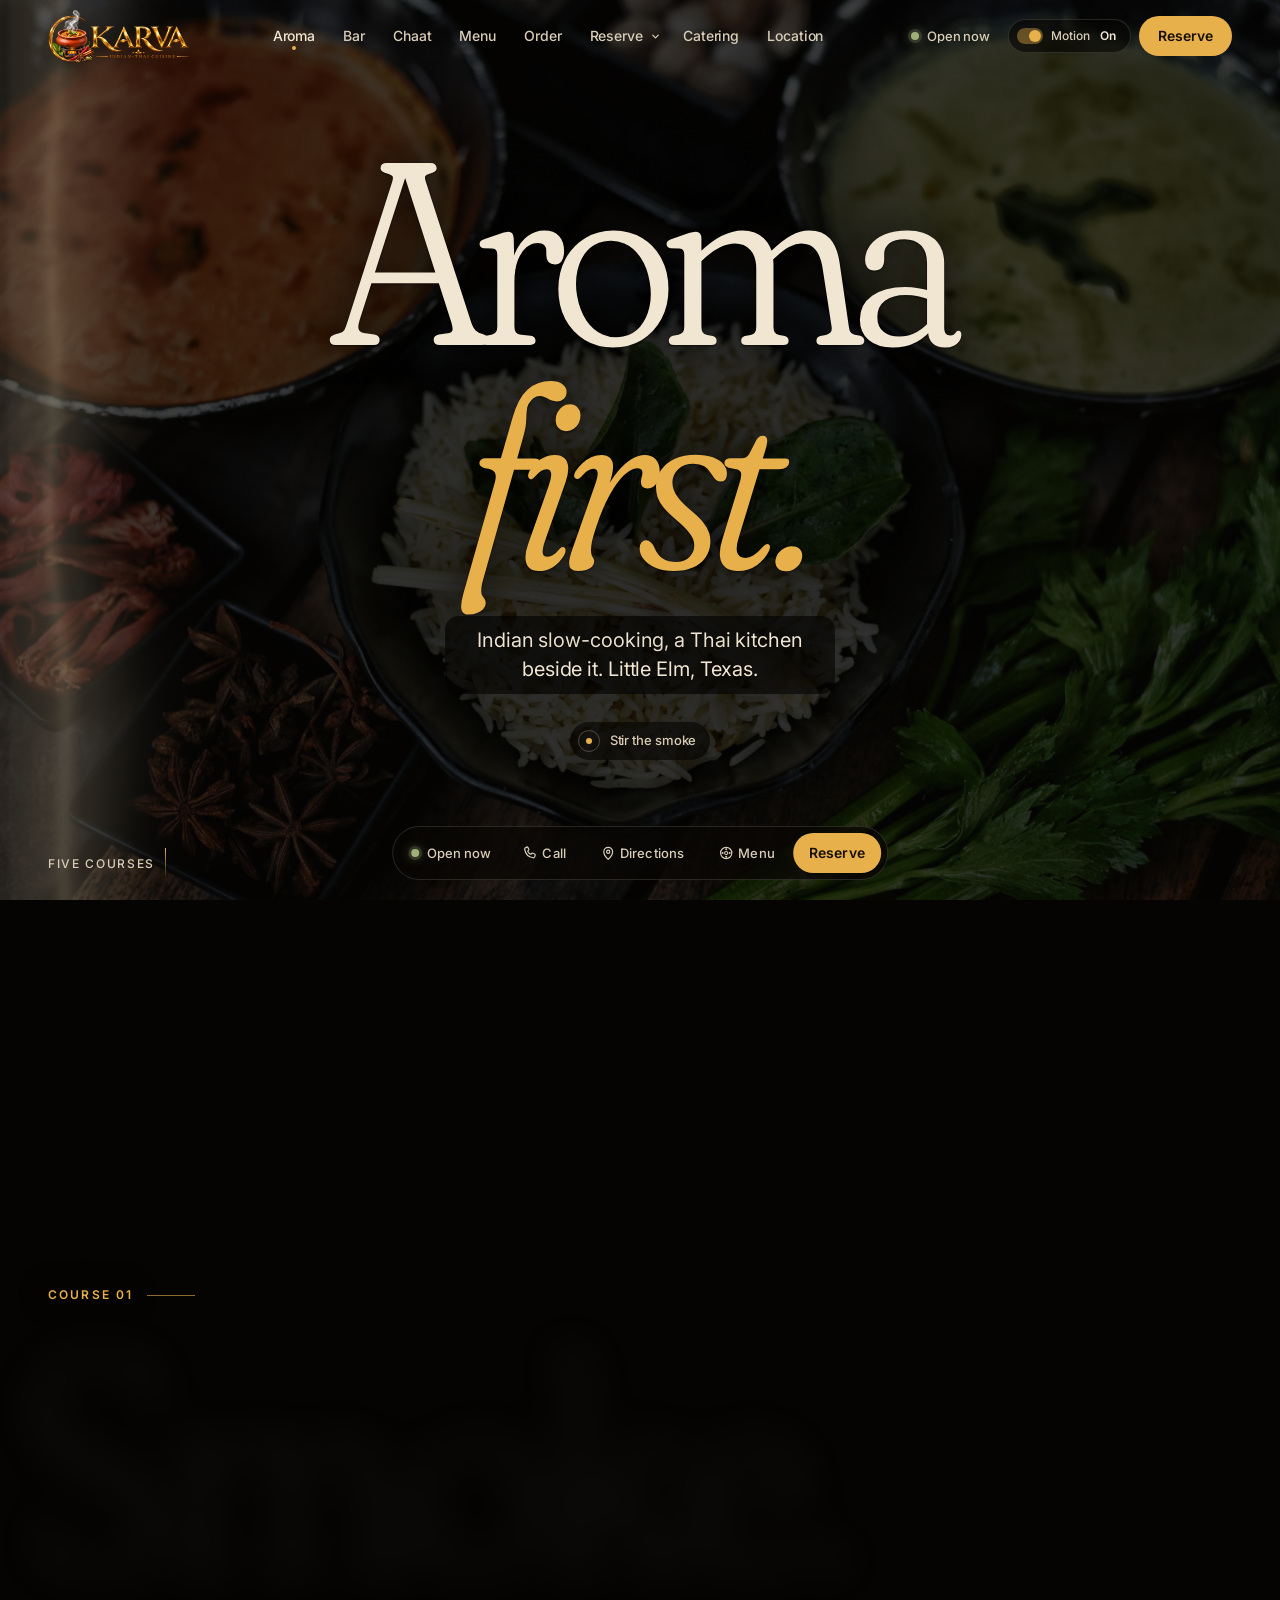
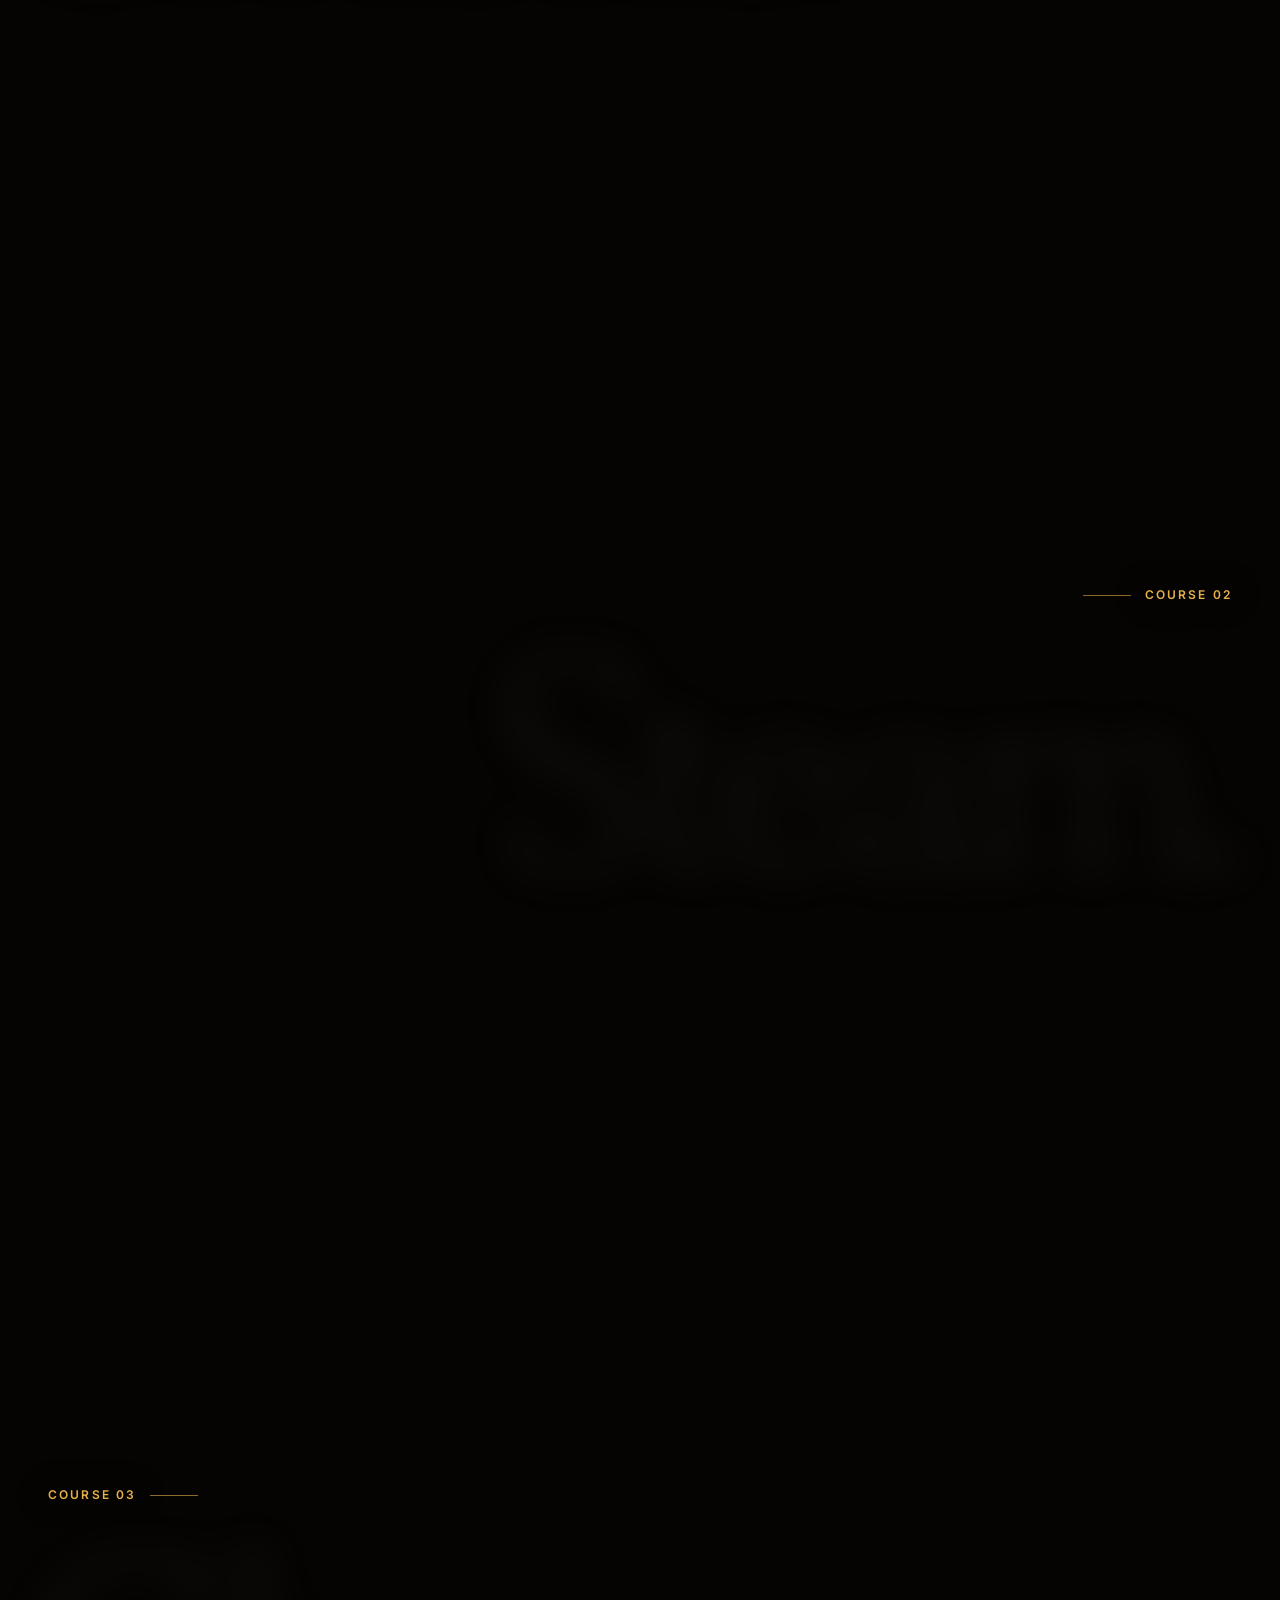
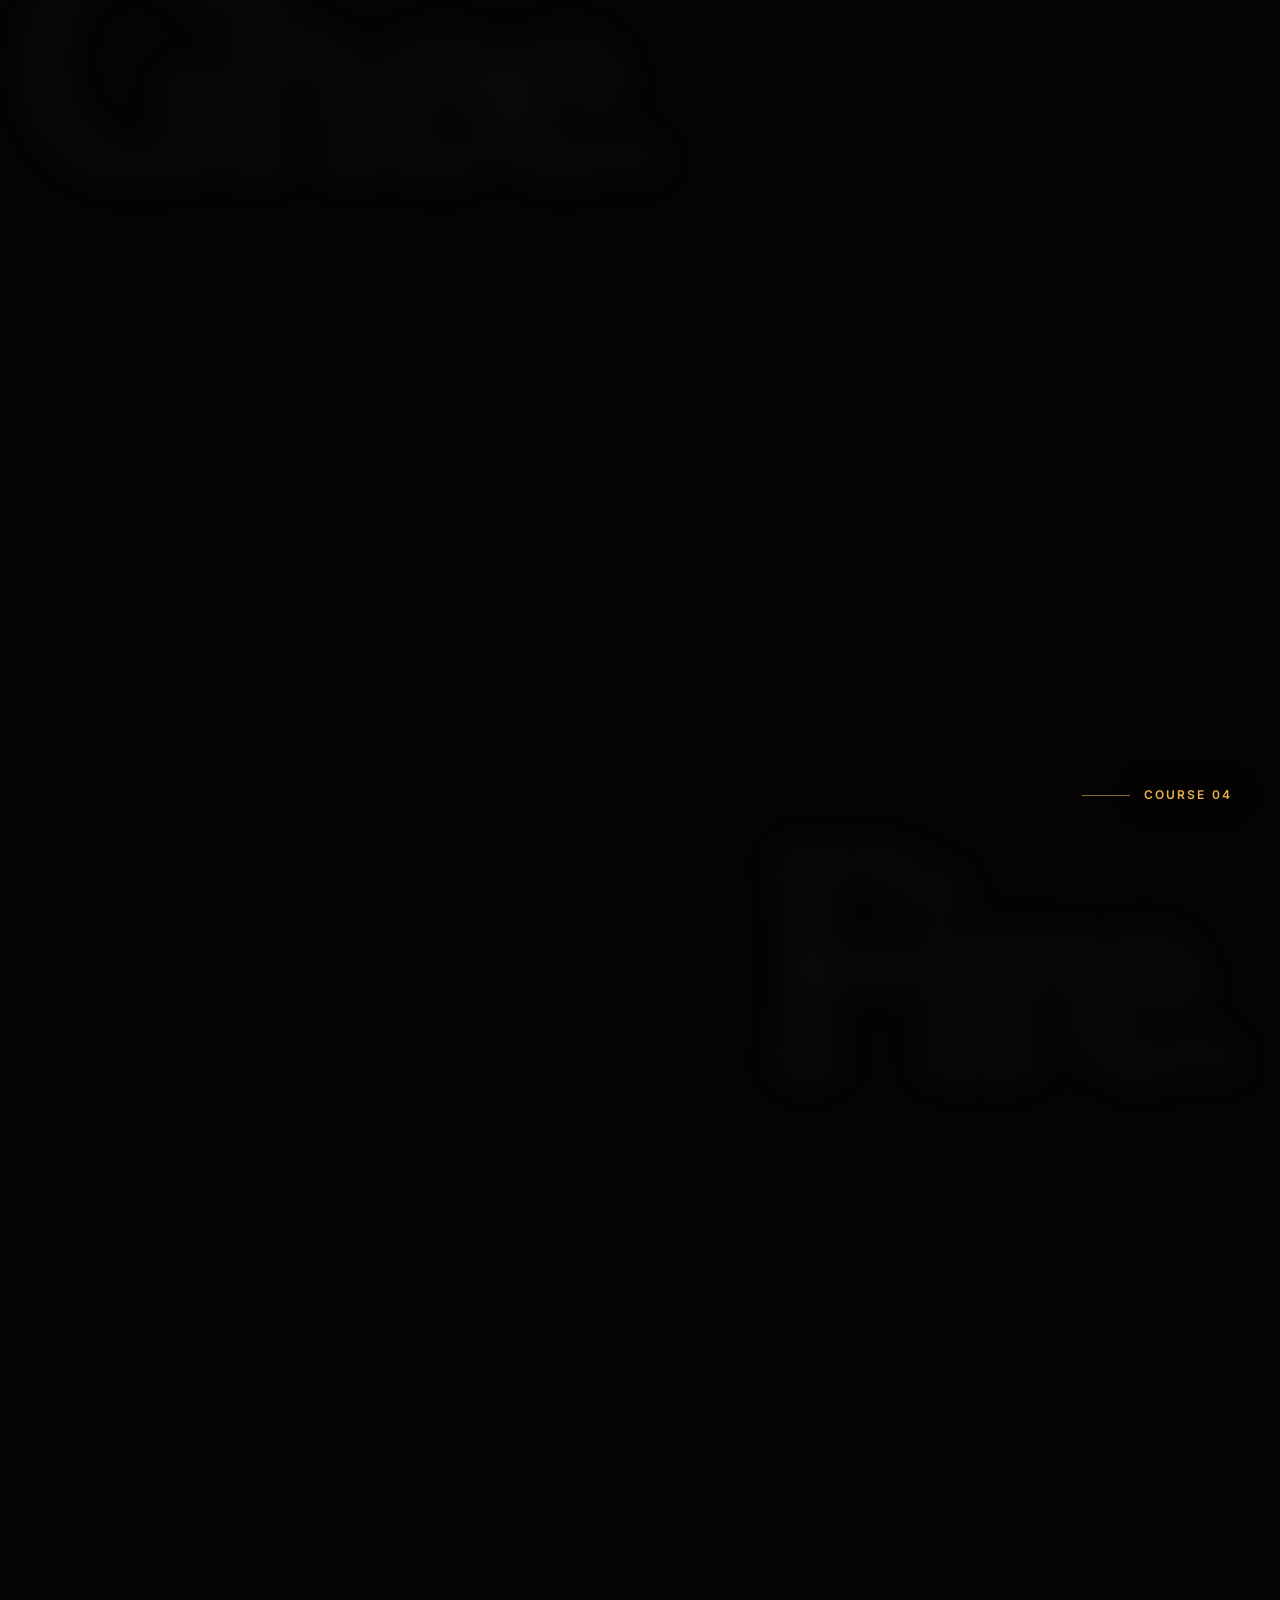
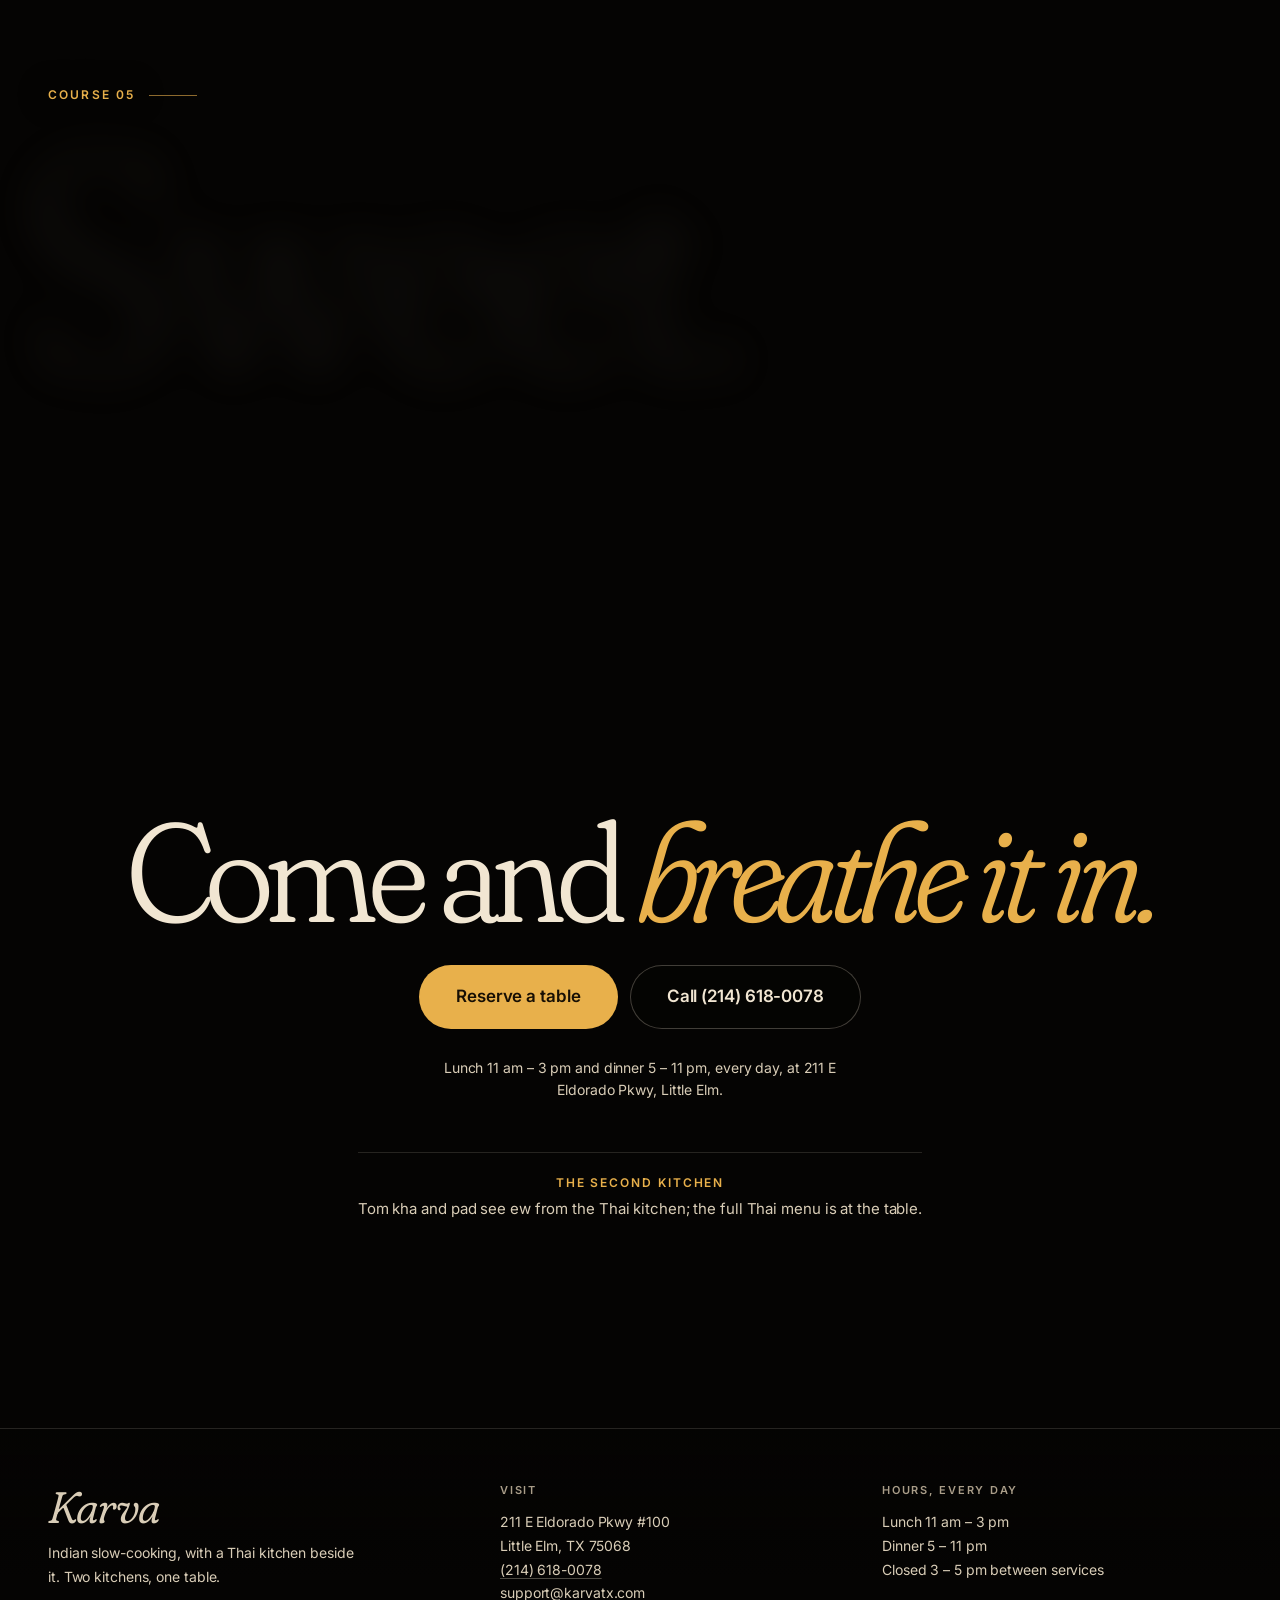
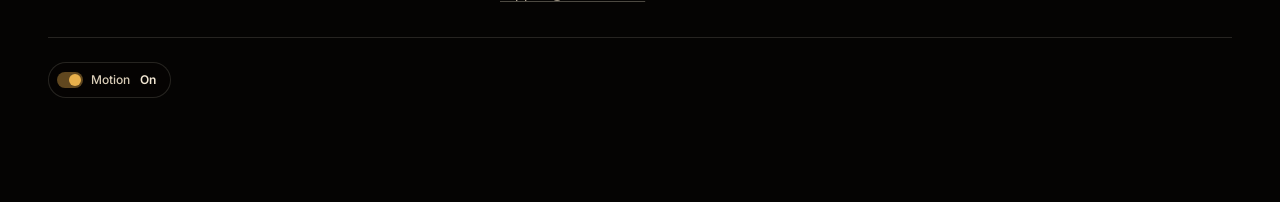
==== commit 666ccff9: "Home page opens with the Karva logo forming in smoke" ====
--- a/index.html
+++ b/index.html
@@ -24,7 +24,24 @@
 })(document.documentElement);
 </script>
 <link rel="stylesheet" href="css/aroma.css?v=4">
-<script type="module" src="js/home.js"></script>
+<link rel="preload" as="image" href="assets/brand/karva-logo-hd.webp" fetchpriority="high">
+<script type="module" src="js/home-logo.js"></script>
+<style>
+/* the logo written in smoke before "Aroma first." */
+.logo-intro { position: fixed; inset: 0; z-index: 2; display: grid; place-items: center; pointer-events: none; padding: 0 4vw; }
+.logo-intro img { width: min(78vw, 1080px); height: auto; opacity: 0; filter: blur(22px) brightness(1.6); transform: scale(1.06);
+  transition: opacity 1.8s cubic-bezier(.2,.7,.2,1), filter 2.2s cubic-bezier(.2,.7,.2,1), transform 3.2s cubic-bezier(.2,.7,.2,1); }
+.logo-intro.is-in img { opacity: 1; filter: blur(0) brightness(1) drop-shadow(0 0 34px rgba(232, 176, 75, .28)); transform: scale(1); }
+.logo-intro.is-out img { opacity: 0; filter: blur(16px) brightness(1.4); transform: scale(1.03) translateY(-2%); transition-duration: 1.3s, 1.3s, 1.6s; }
+.logo-intro.is-quick img { transition-duration: .3s; }
+.logo-intro__steam { position: fixed; pointer-events: none; opacity: 0; filter: blur(5px); transition: opacity 1.4s ease; mix-blend-mode: screen; }
+.logo-intro__steam.is-on { opacity: 1; }
+.logo-intro.is-out .logo-intro__steam { opacity: 0; transition-duration: .9s; }
+@media (max-width: 759px) { .logo-intro img { width: 92vw; } }
+/* the headline waits for the logo act, so its safety reveal comes later */
+html.logo-intro-on.fx-pending .hero:not(.is-formed) .hero__title { animation-delay: 20s; }
+html.logo-intro-on.fx-pending .hero:not(.is-released) .hero__line { animation-delay: 20.5s; }
+</style>
 </head>
 <body data-atmos="aroma" data-no-enter>
 <div class="haze" aria-hidden="true"></div>
@@ -50,6 +67,7 @@
     </div>
   </div>
 </header>
+<div class="logo-intro" aria-hidden="true"><img src="assets/brand/karva-logo-hd.webp" alt="" decoding="async" fetchpriority="high"></div>
 <main id="main">
   <section class="hero" aria-labelledby="hero-title" data-tone="0.92,0.68,0.3">
     <figure class="veil" data-veil>
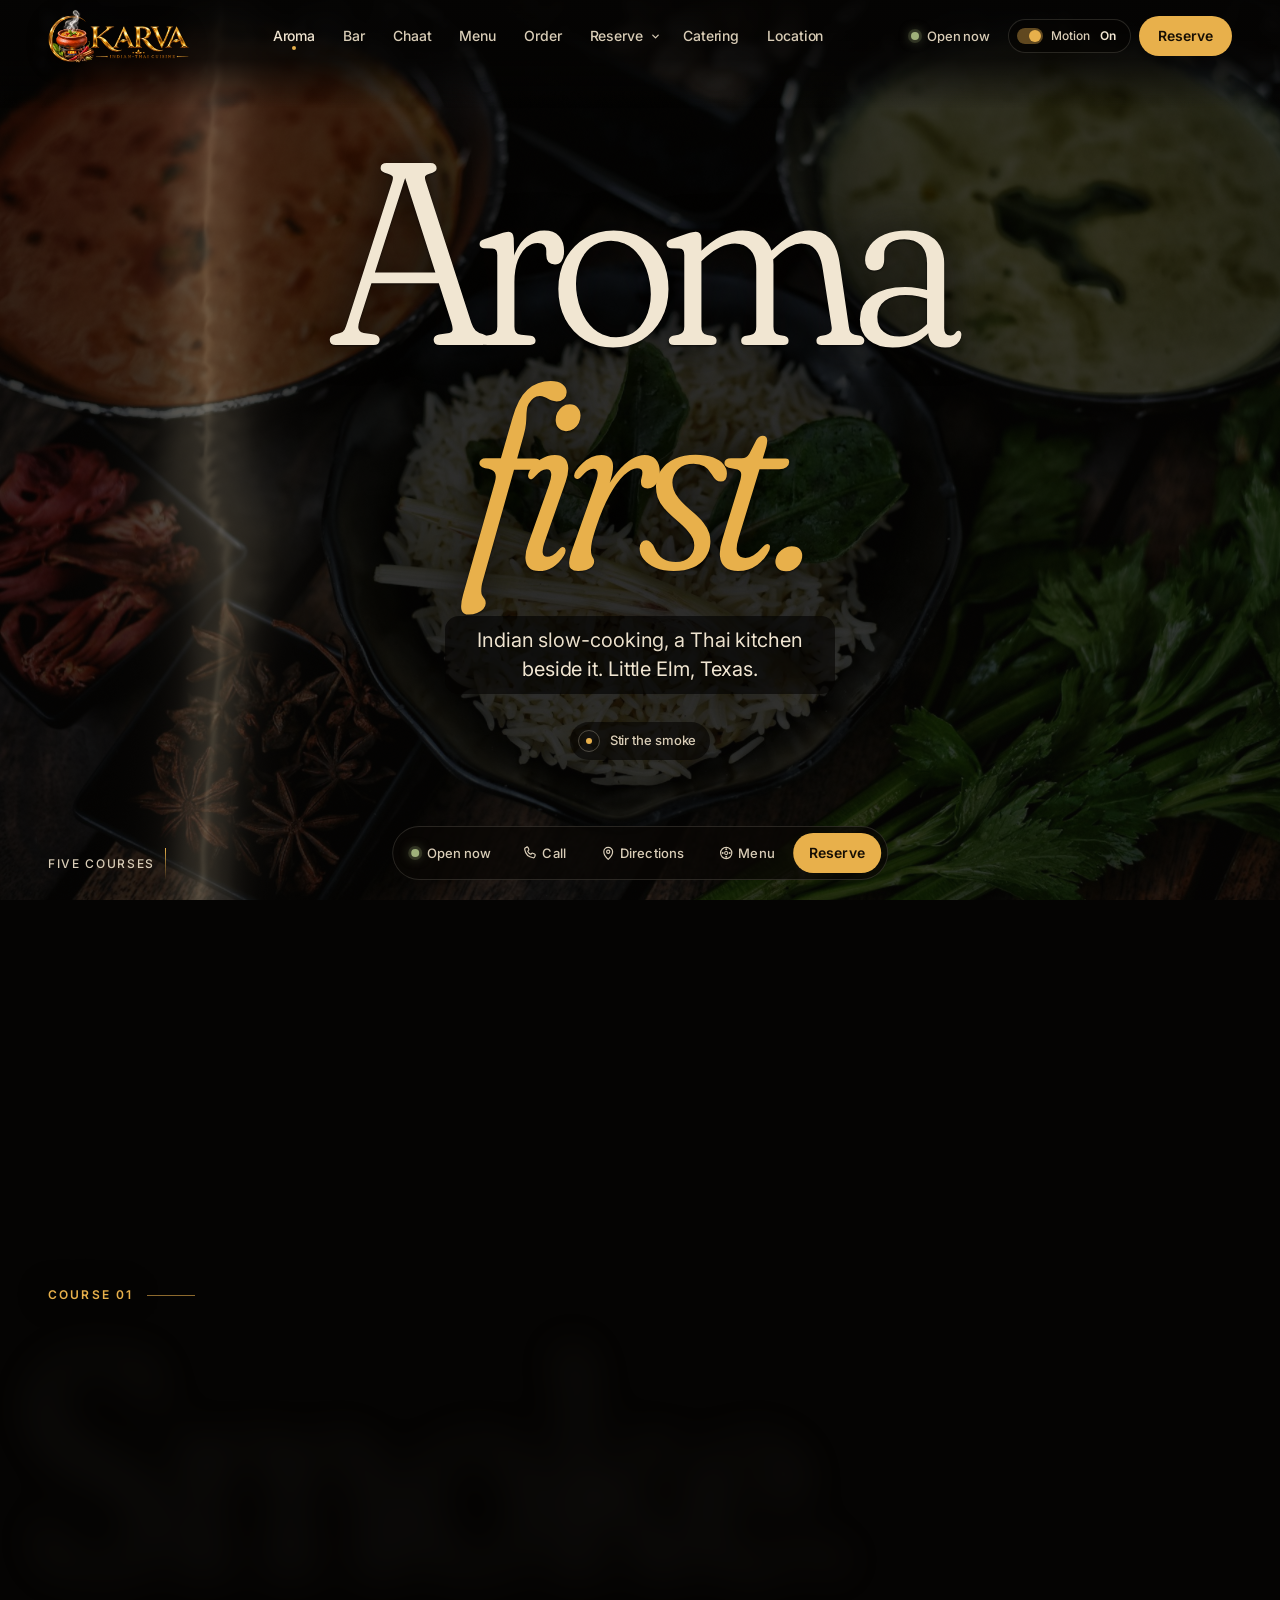
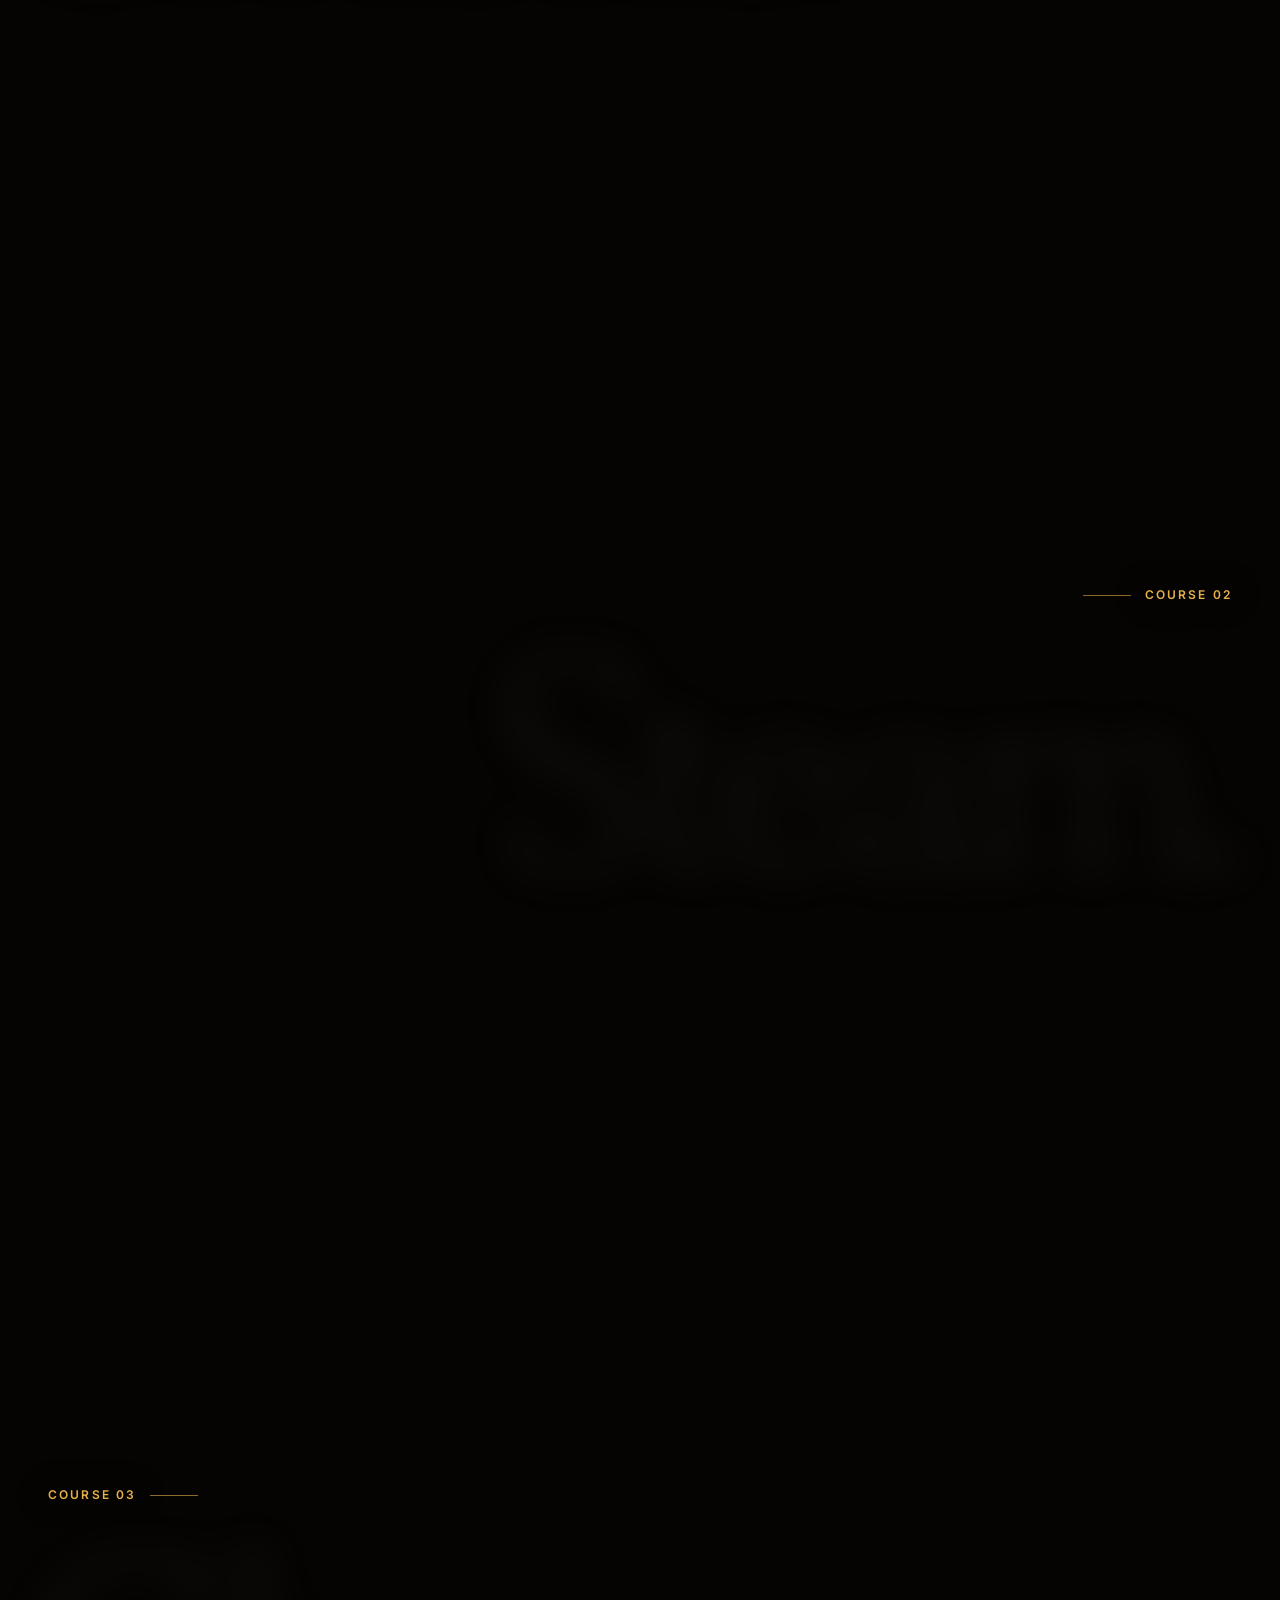
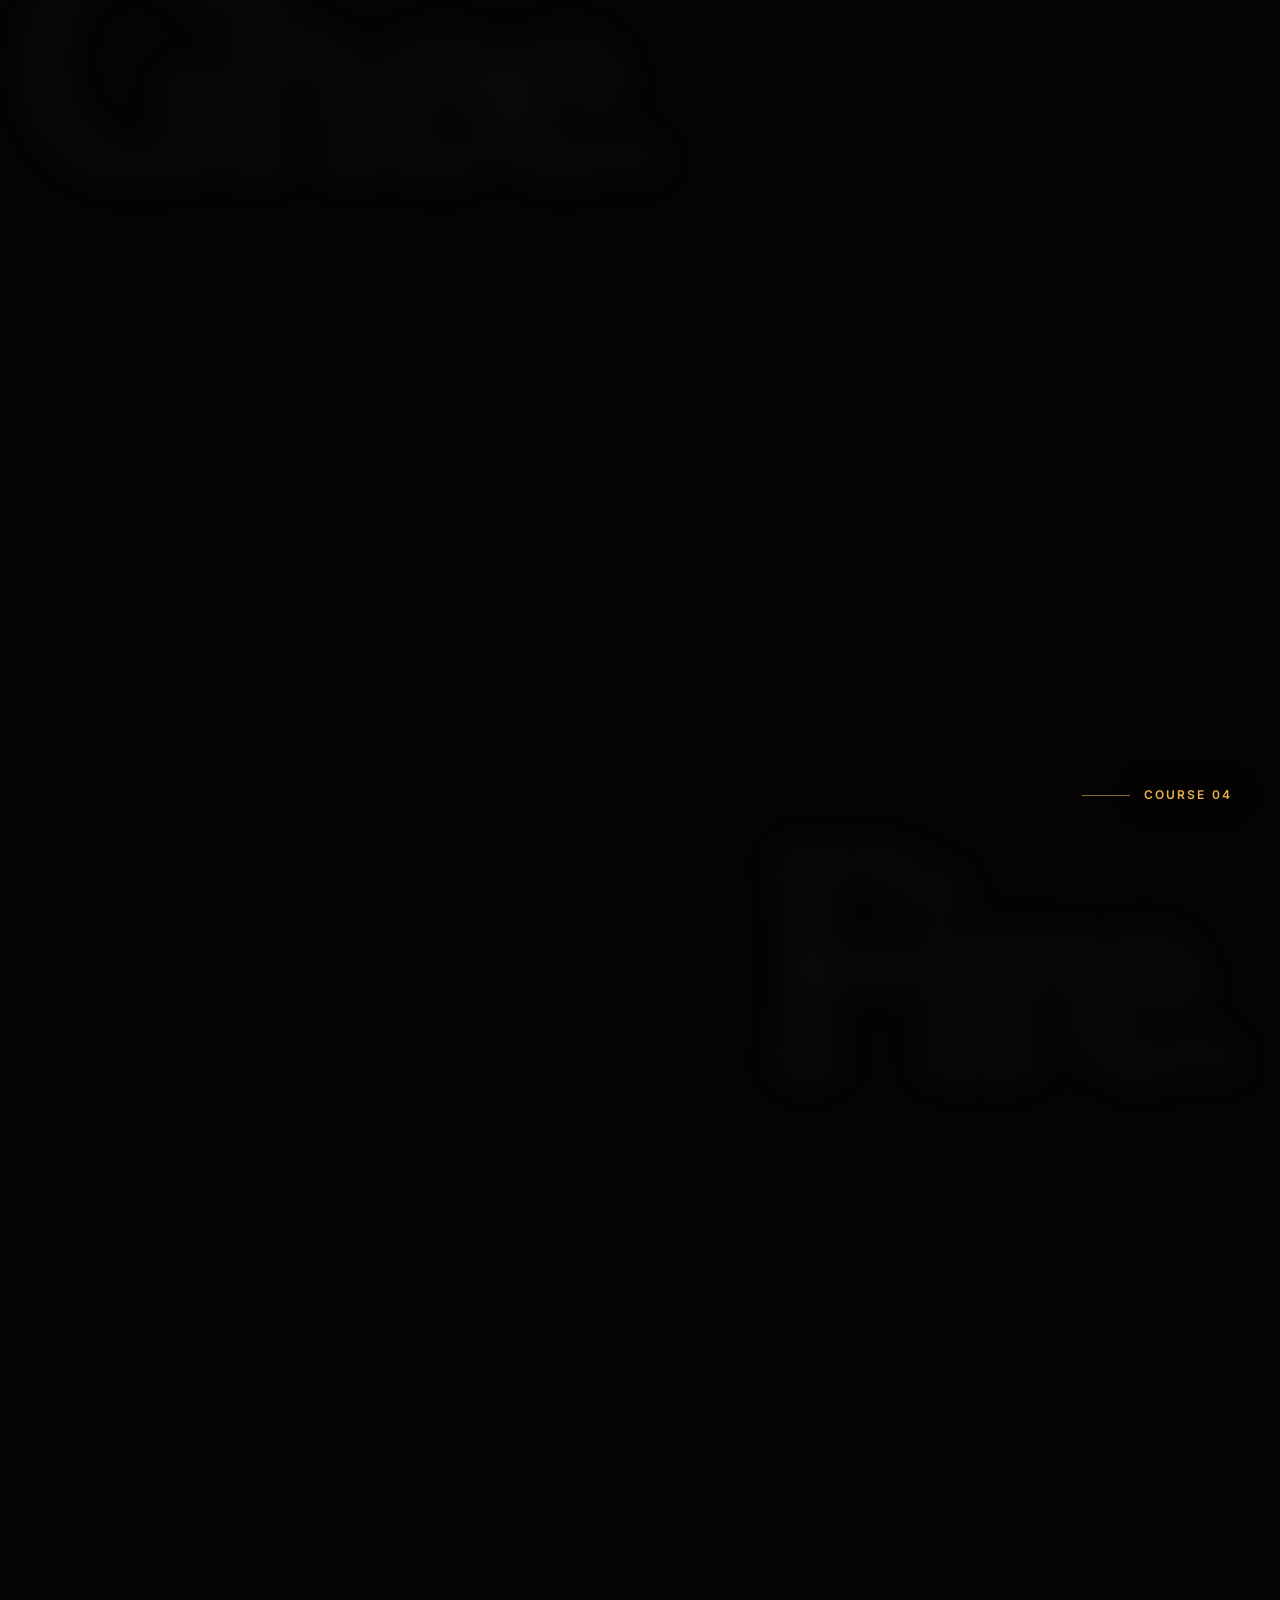
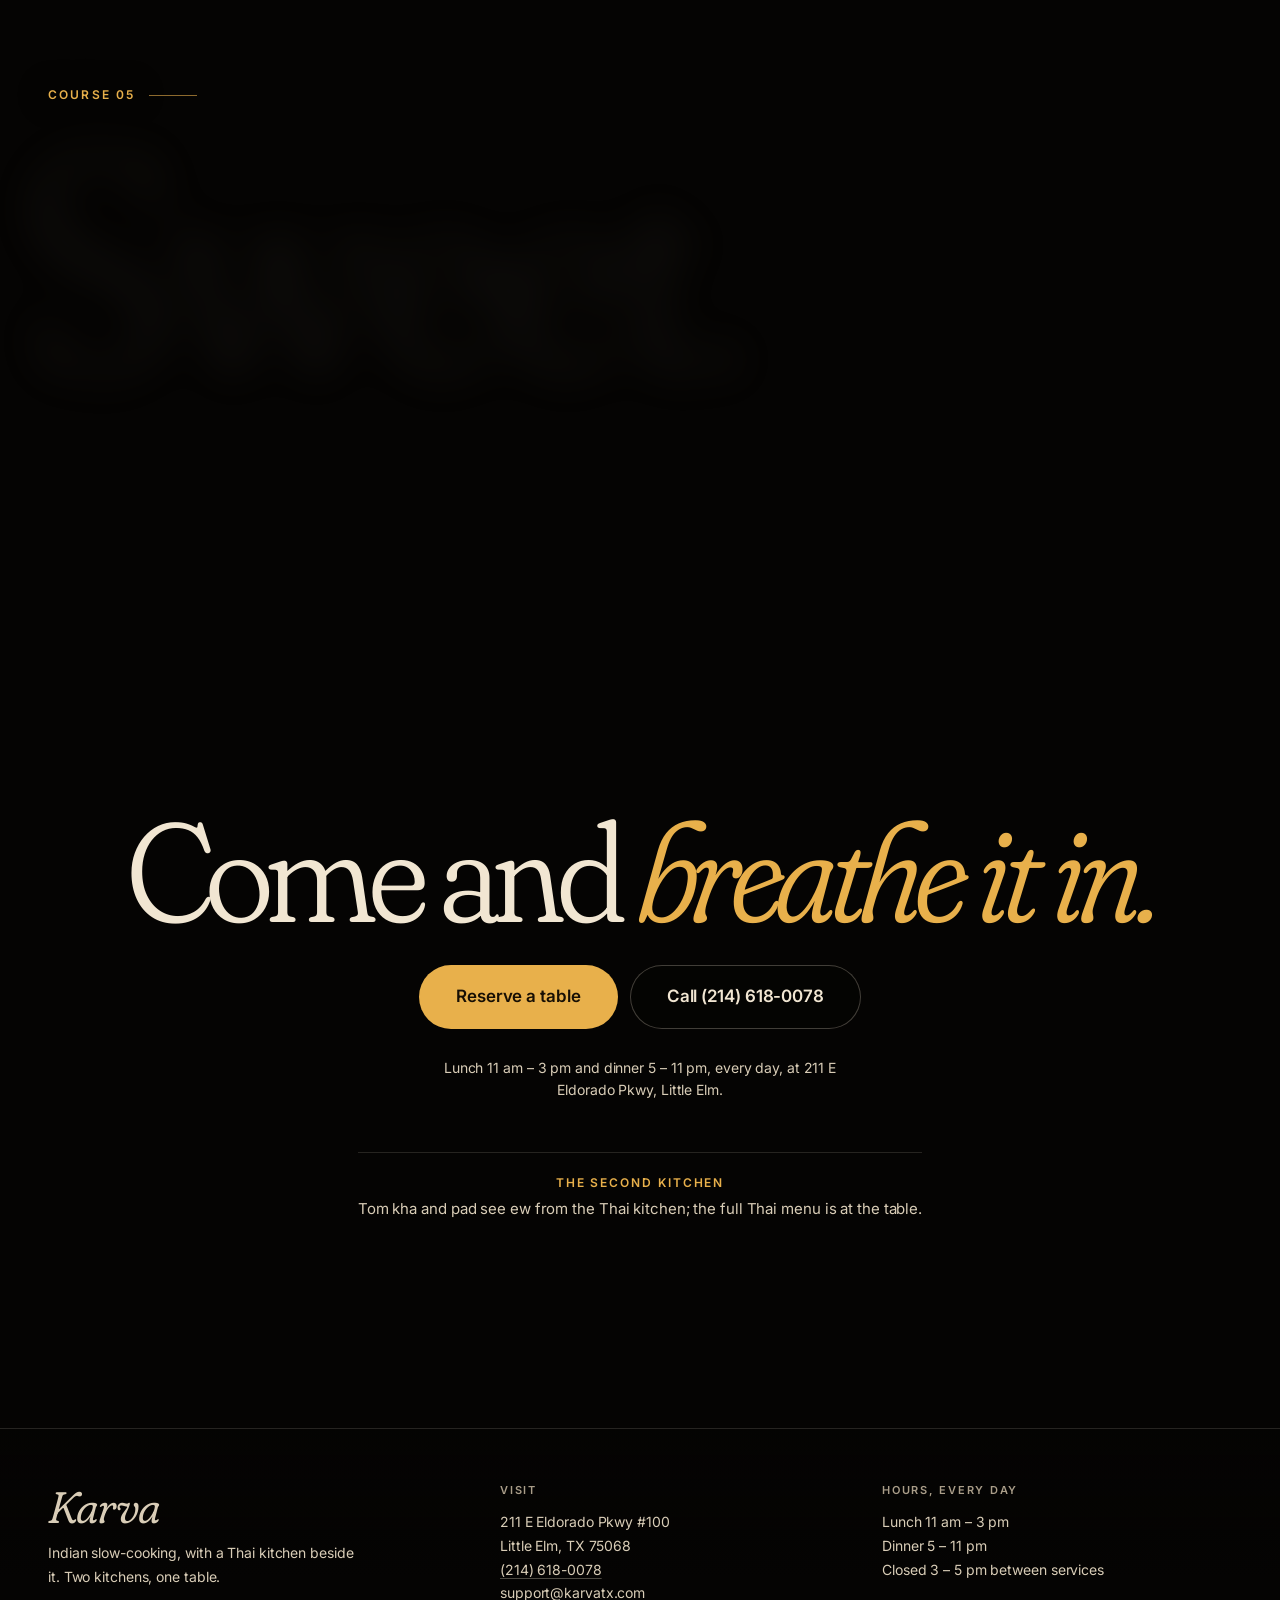
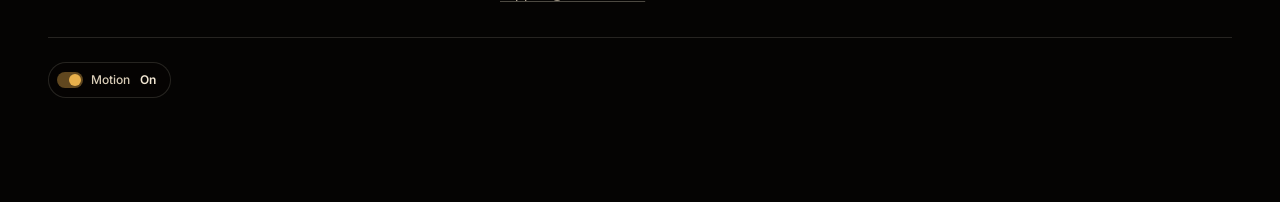
==== commit 955b6608: "Darker fade behind the top bar, shown at the very top too" ====
--- a/index.html
+++ b/index.html
@@ -23,7 +23,7 @@
   if (on && window.WebGLRenderingContext && !/[?&]fx=off/.test(location.search)) d.classList.add('fx-pending');
 })(document.documentElement);
 </script>
-<link rel="stylesheet" href="css/aroma.css?v=4">
+<link rel="stylesheet" href="css/aroma.css?v=5">
 <link rel="preload" as="image" href="assets/brand/karva-logo-hd.webp" fetchpriority="high">
 <script type="module" src="js/home-logo.js"></script>
 <style>
--- a/css/aroma.css
+++ b/css/aroma.css
@@ -144,8 +144,9 @@
 }
 .nav__in > * { pointer-events: auto; }
 .nav::before {
-  content: ""; position: absolute; inset: 0 0 -24px; pointer-events: none; opacity: 0; transition: opacity .5s;
-  background: linear-gradient(to bottom, rgba(5, 4, 3, .92), rgba(5, 4, 3, .6) 60%, transparent);
+  content: ""; position: absolute; inset: 0 0 -36px; pointer-events: none; opacity: 1; transition: opacity .5s;
+  /* always on, even at the very top, so the links stay readable over bright photos */
+  background: linear-gradient(to bottom, rgba(5, 4, 3, .96), rgba(5, 4, 3, .78) 55%, rgba(5, 4, 3, .32) 80%, transparent);
 }
 .nav.is-scrolled::before { opacity: 1; }
 .brand {
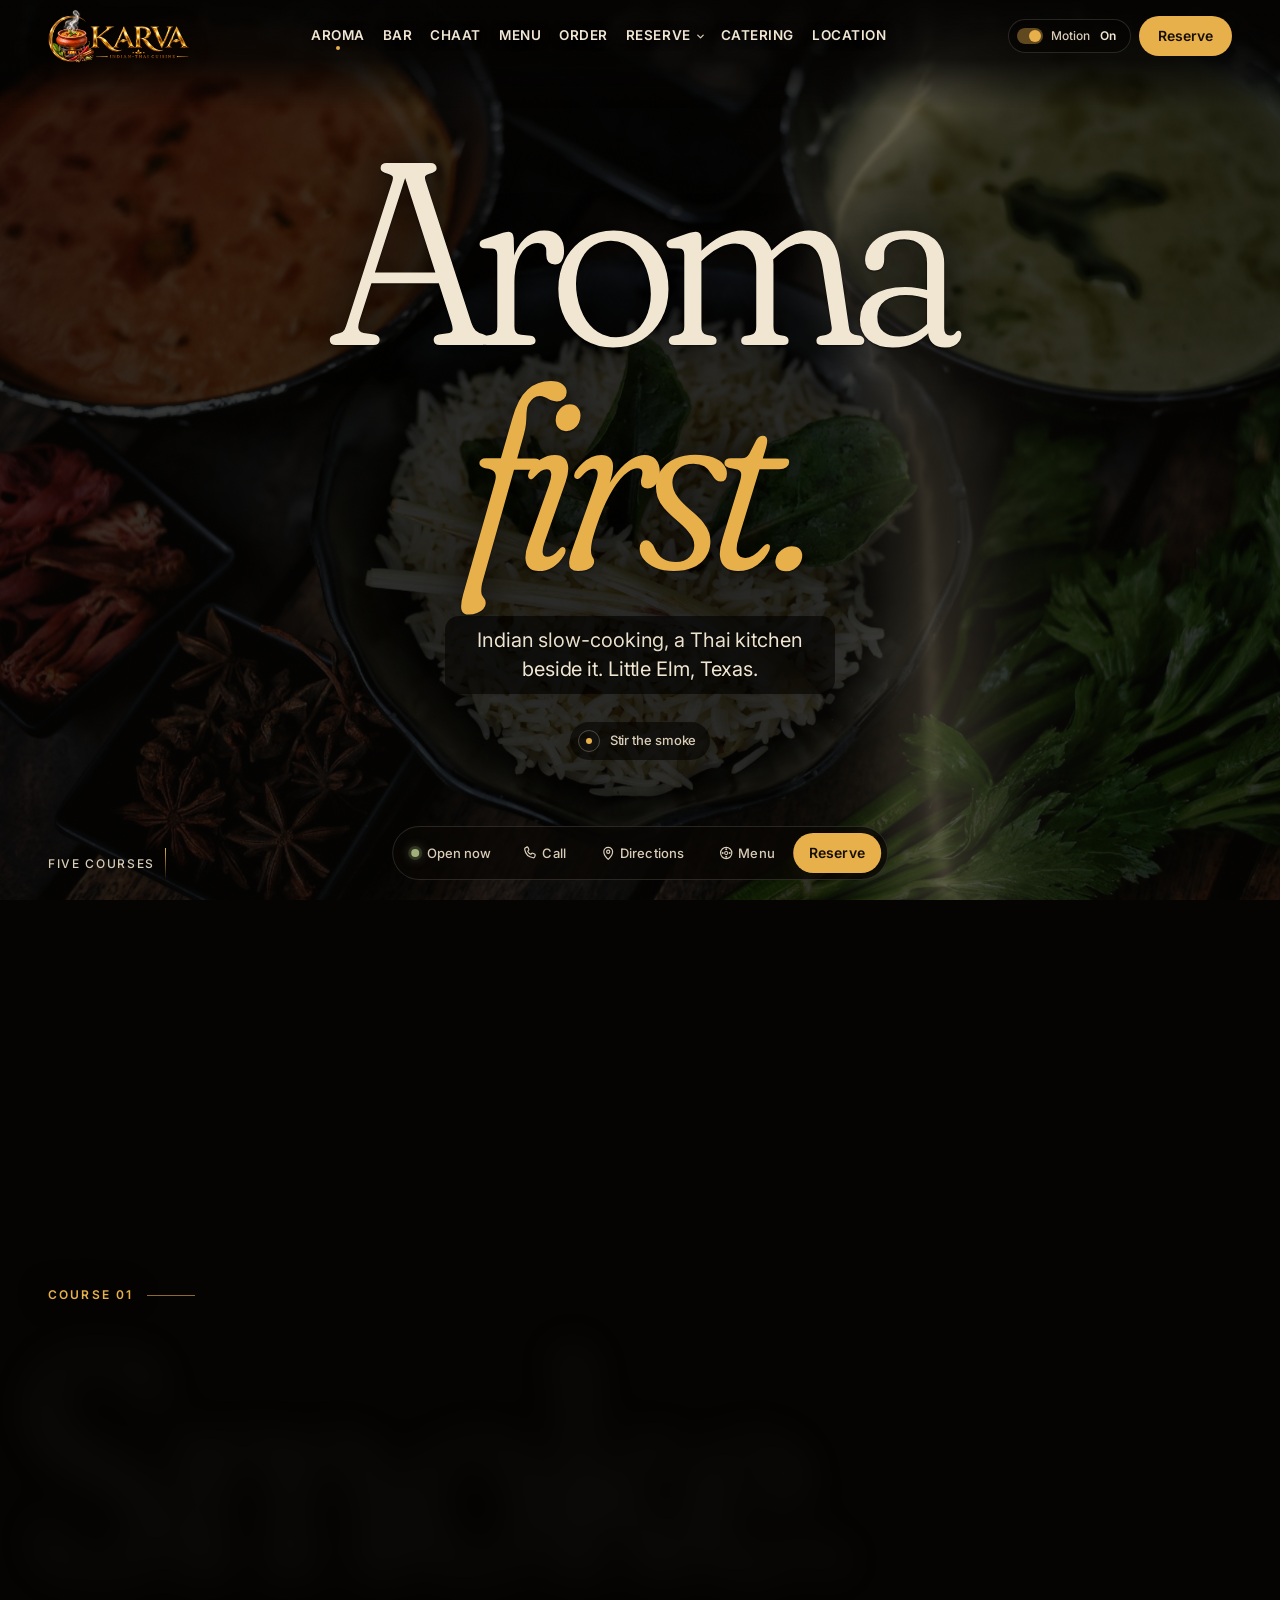
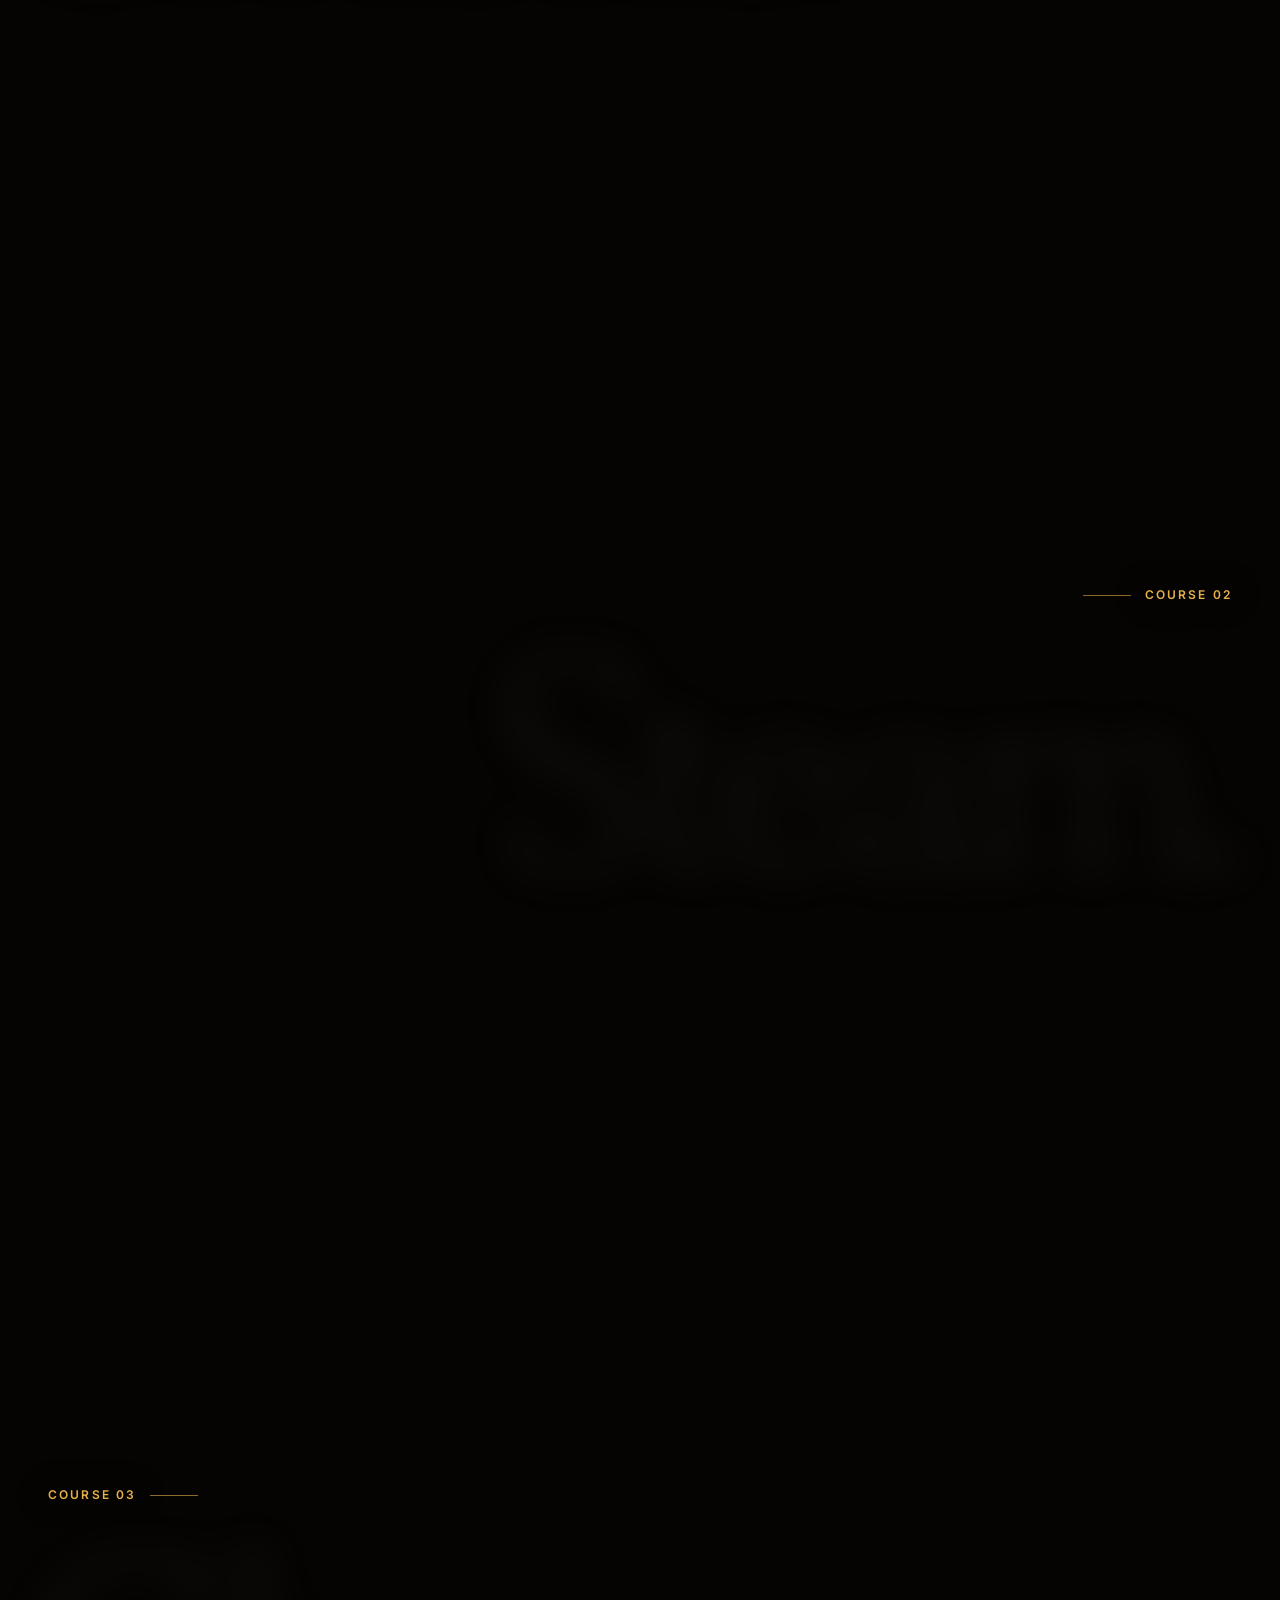
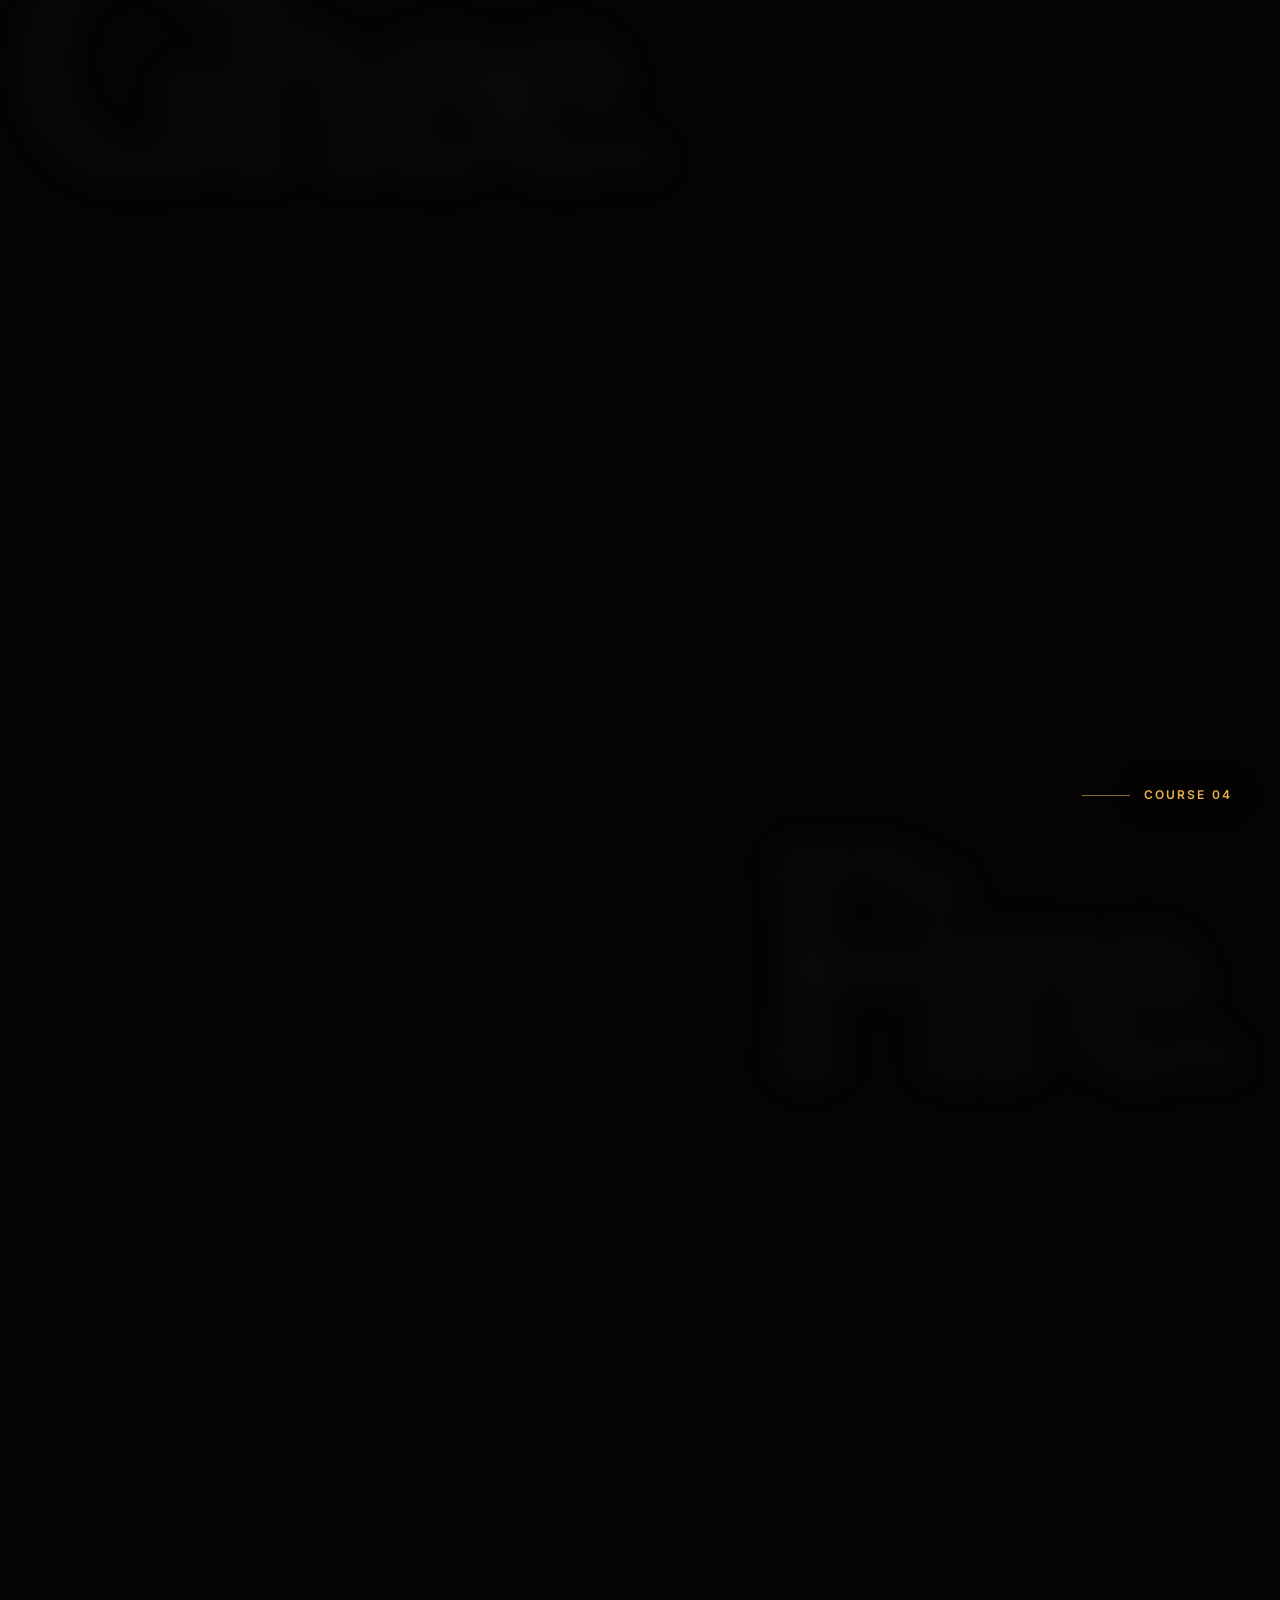
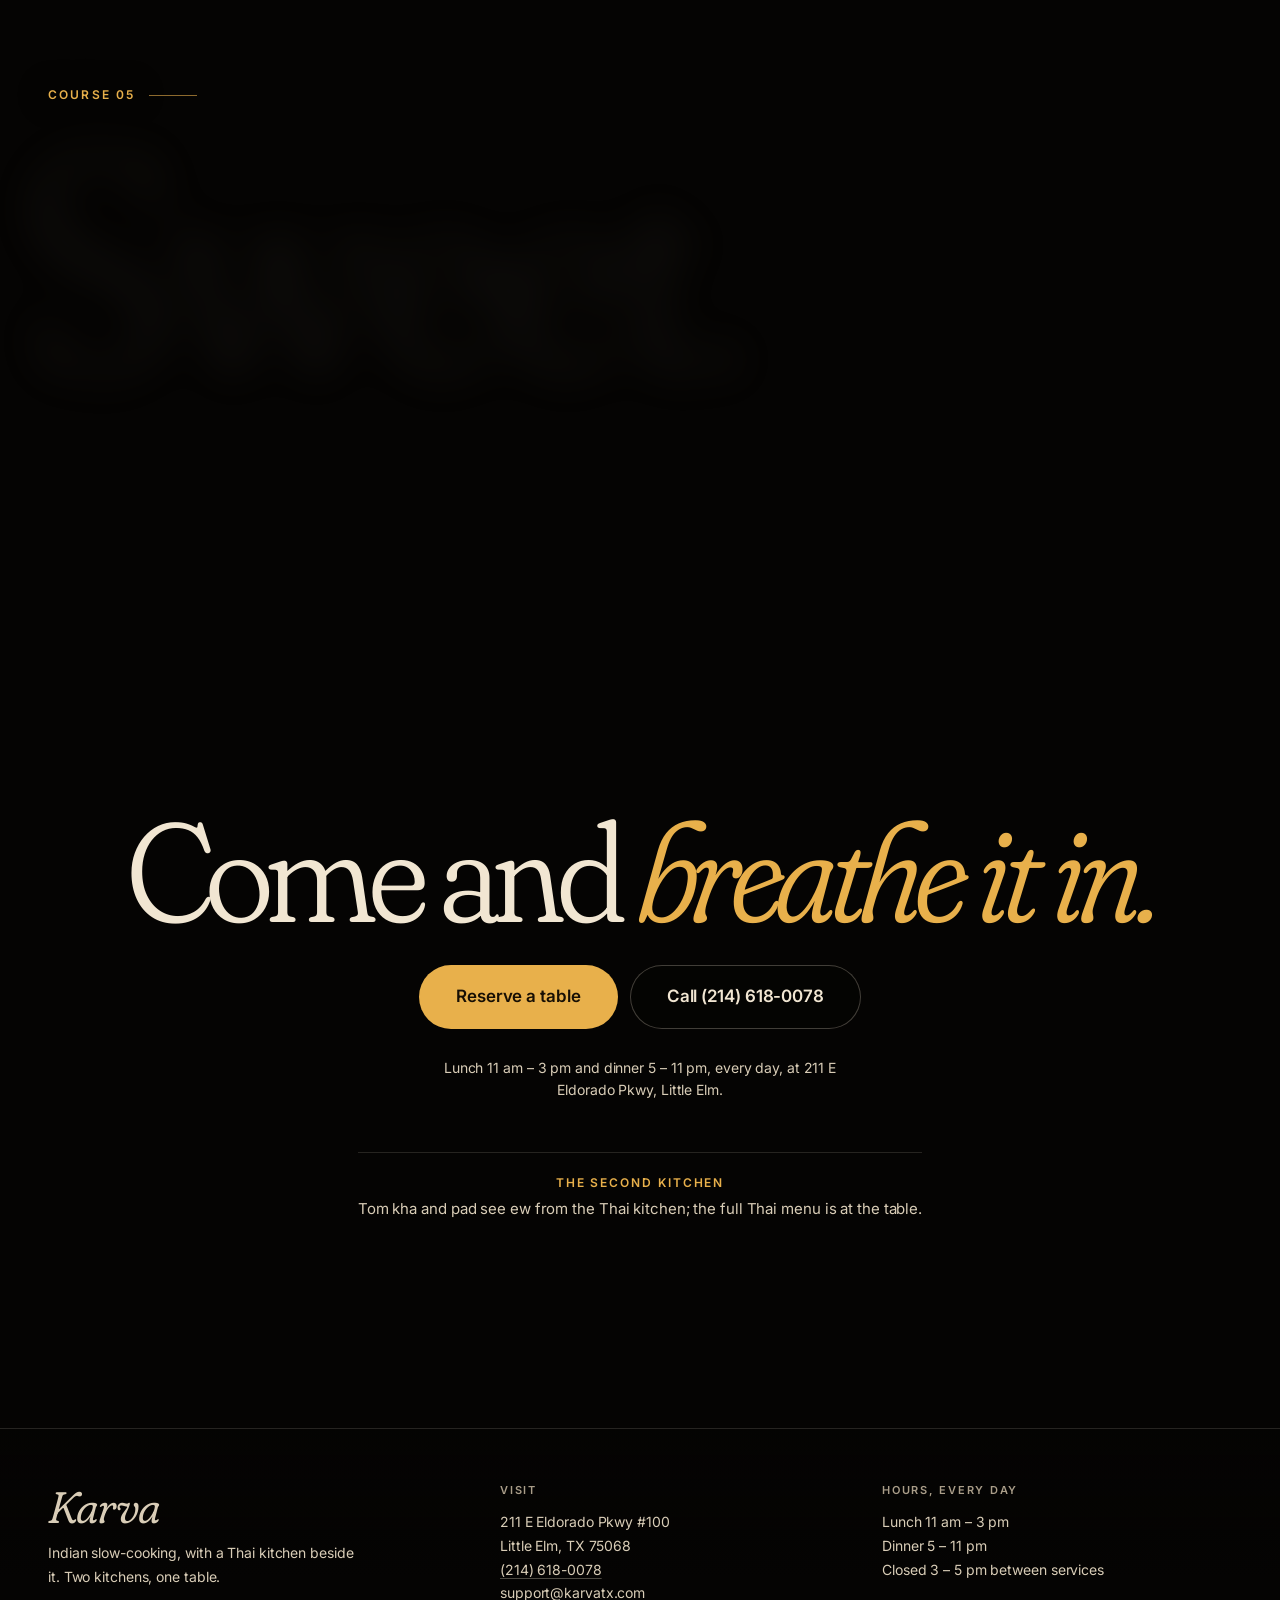
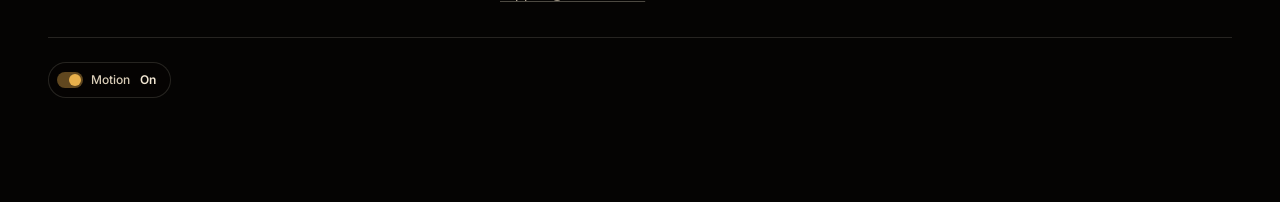
==== commit ff774f4f: "Bigger, bold, all-capital menu bar links" ====
--- a/index.html
+++ b/index.html
@@ -23,7 +23,7 @@
   if (on && window.WebGLRenderingContext && !/[?&]fx=off/.test(location.search)) d.classList.add('fx-pending');
 })(document.documentElement);
 </script>
-<link rel="stylesheet" href="css/aroma.css?v=5">
+<link rel="stylesheet" href="css/aroma.css?v=8">
 <link rel="preload" as="image" href="assets/brand/karva-logo-hd.webp" fetchpriority="high">
 <script type="module" src="js/home-logo.js"></script>
 <style>
--- a/css/aroma.css
+++ b/css/aroma.css
@@ -156,8 +156,11 @@
 }
 .brand::after { content: ""; position: absolute; left: 2px; right: 2px; bottom: 2px; height: 1px; background: var(--ghee); transform: scaleX(0); transform-origin: left; transition: transform .6s var(--ease); }
 .brand:hover::after { transform: scaleX(1); }
-.nav__links { display: none; gap: 4px; align-items: center; font: 500 14px/1 var(--ui); }
-.nav__links a { position: relative; padding: 10px 12px; text-decoration: none; color: var(--cream-2); border-radius: 999px; transition: color .3s; }
+.nav__links { display: none; gap: 4px; align-items: center; font: 600 15px/1 var(--ui); letter-spacing: 0.06em; text-transform: uppercase; }
+.nav__links .dd__menu { text-transform: none; letter-spacing: 0; font-size: 15px; }
+.nav__links a { position: relative; padding: 10px 12px; text-decoration: none; color: var(--cream); text-shadow: 0 1px 10px rgba(0, 0, 0, .55); border-radius: 999px; transition: color .3s; }
+/* smaller laptops: a touch smaller and tighter so every link still fits */
+@media (min-width: 1100px) and (max-width: 1365px) { .nav__links { font-size: 13.5px; letter-spacing: 0.04em; gap: 0; } .nav__links a { padding: 10px 9px; } }
 .nav__links a:hover, .nav__links a[aria-current="page"] { color: var(--cream); }
 .nav__links a[aria-current="page"]::after, .nav__links a:hover::after {
   content: ""; position: absolute; left: 50%; bottom: 3px; width: 4px; height: 4px; margin-left: -2px; border-radius: 50%; background: var(--ghee);
@@ -176,7 +179,7 @@
 @media (min-width: 1080px) { .nav .status { margin-right: 6px; } .nav .status [data-status-text] { position: static; width: auto; height: auto; clip-path: none; } }
 @media (max-width: 1099px) { .nav__acts .btn { display: none; } }
 /* smaller laptops: the open-hours pill steps aside so Reserve always fits */
-@media (min-width: 1100px) and (max-width: 1279px) { .nav__acts .status { display: none; } }
+@media (min-width: 1100px) and (max-width: 1365px) { .nav__acts .status { display: none; } }
 @media (max-width: 380px) { .motion { padding: 0 8px; } .motion > span:not(.motion__track), .motion .ml { display: none; } }
 
 /* phone menu */
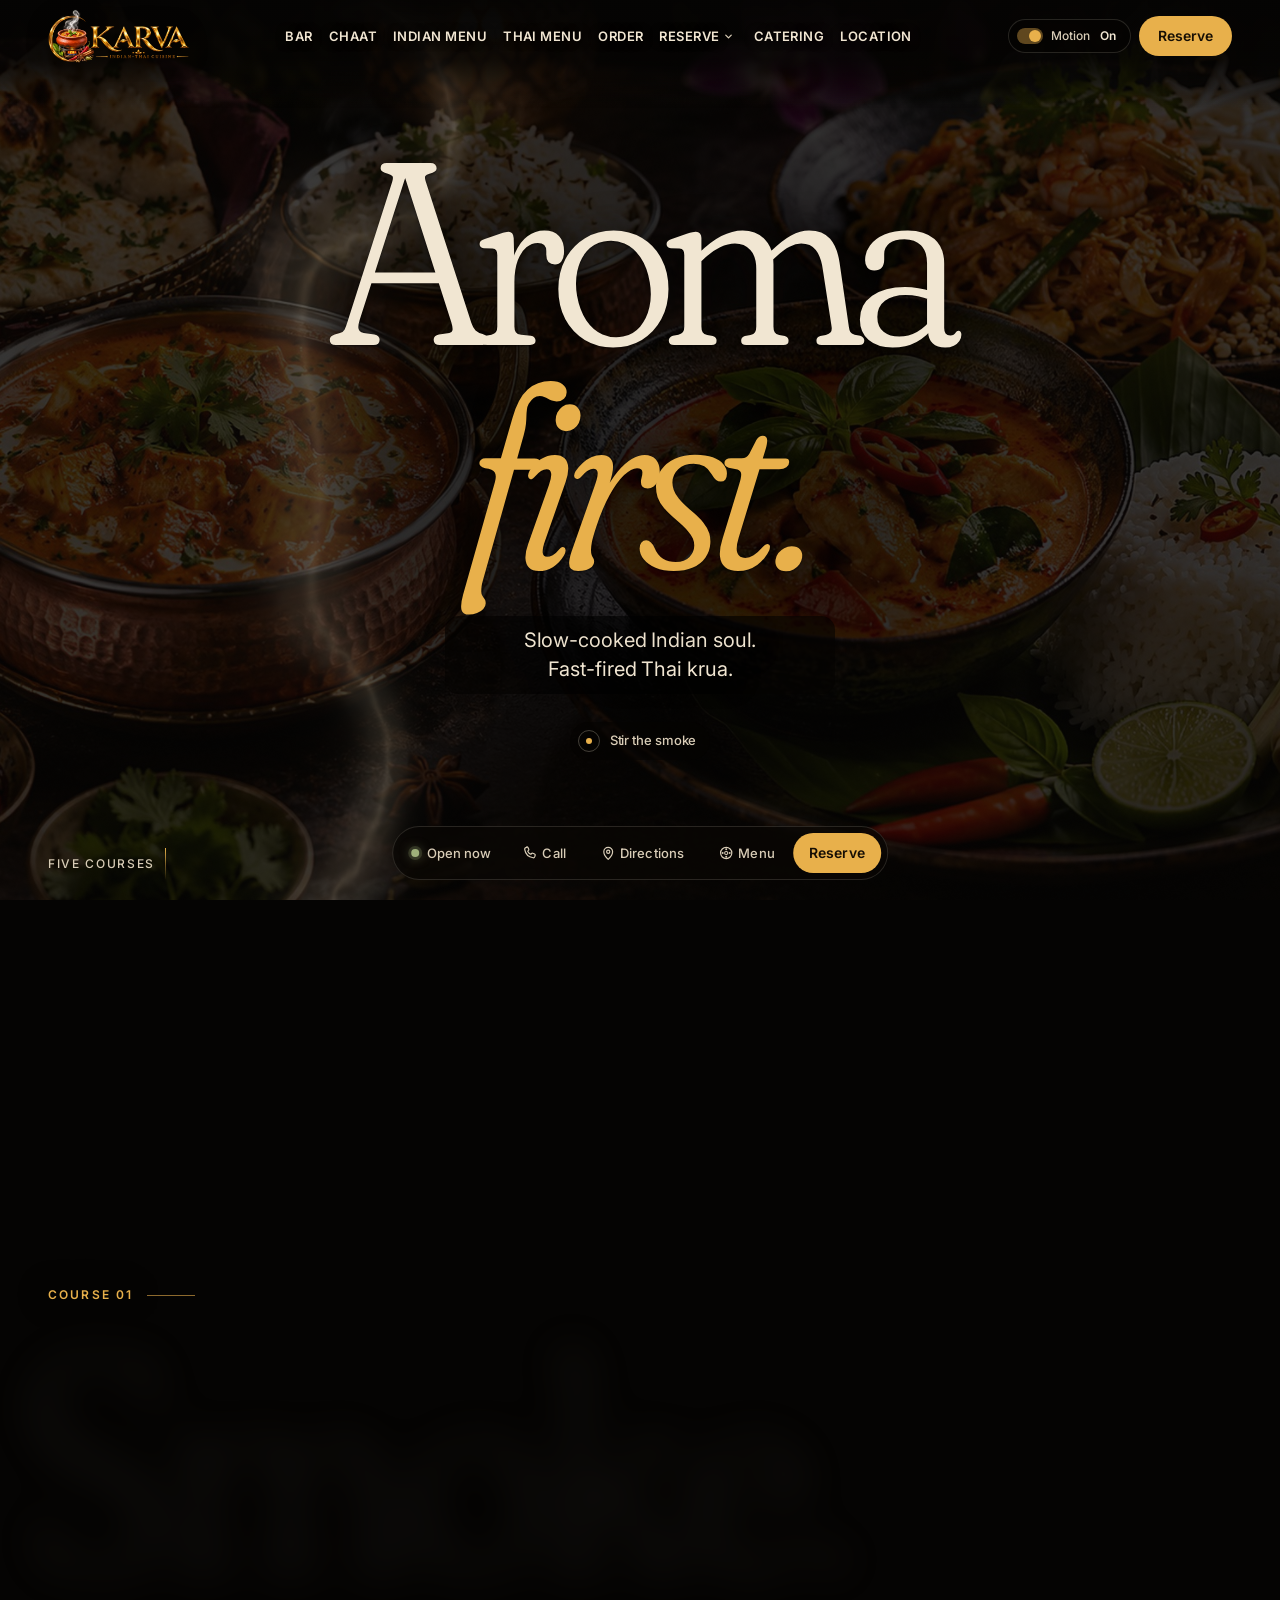
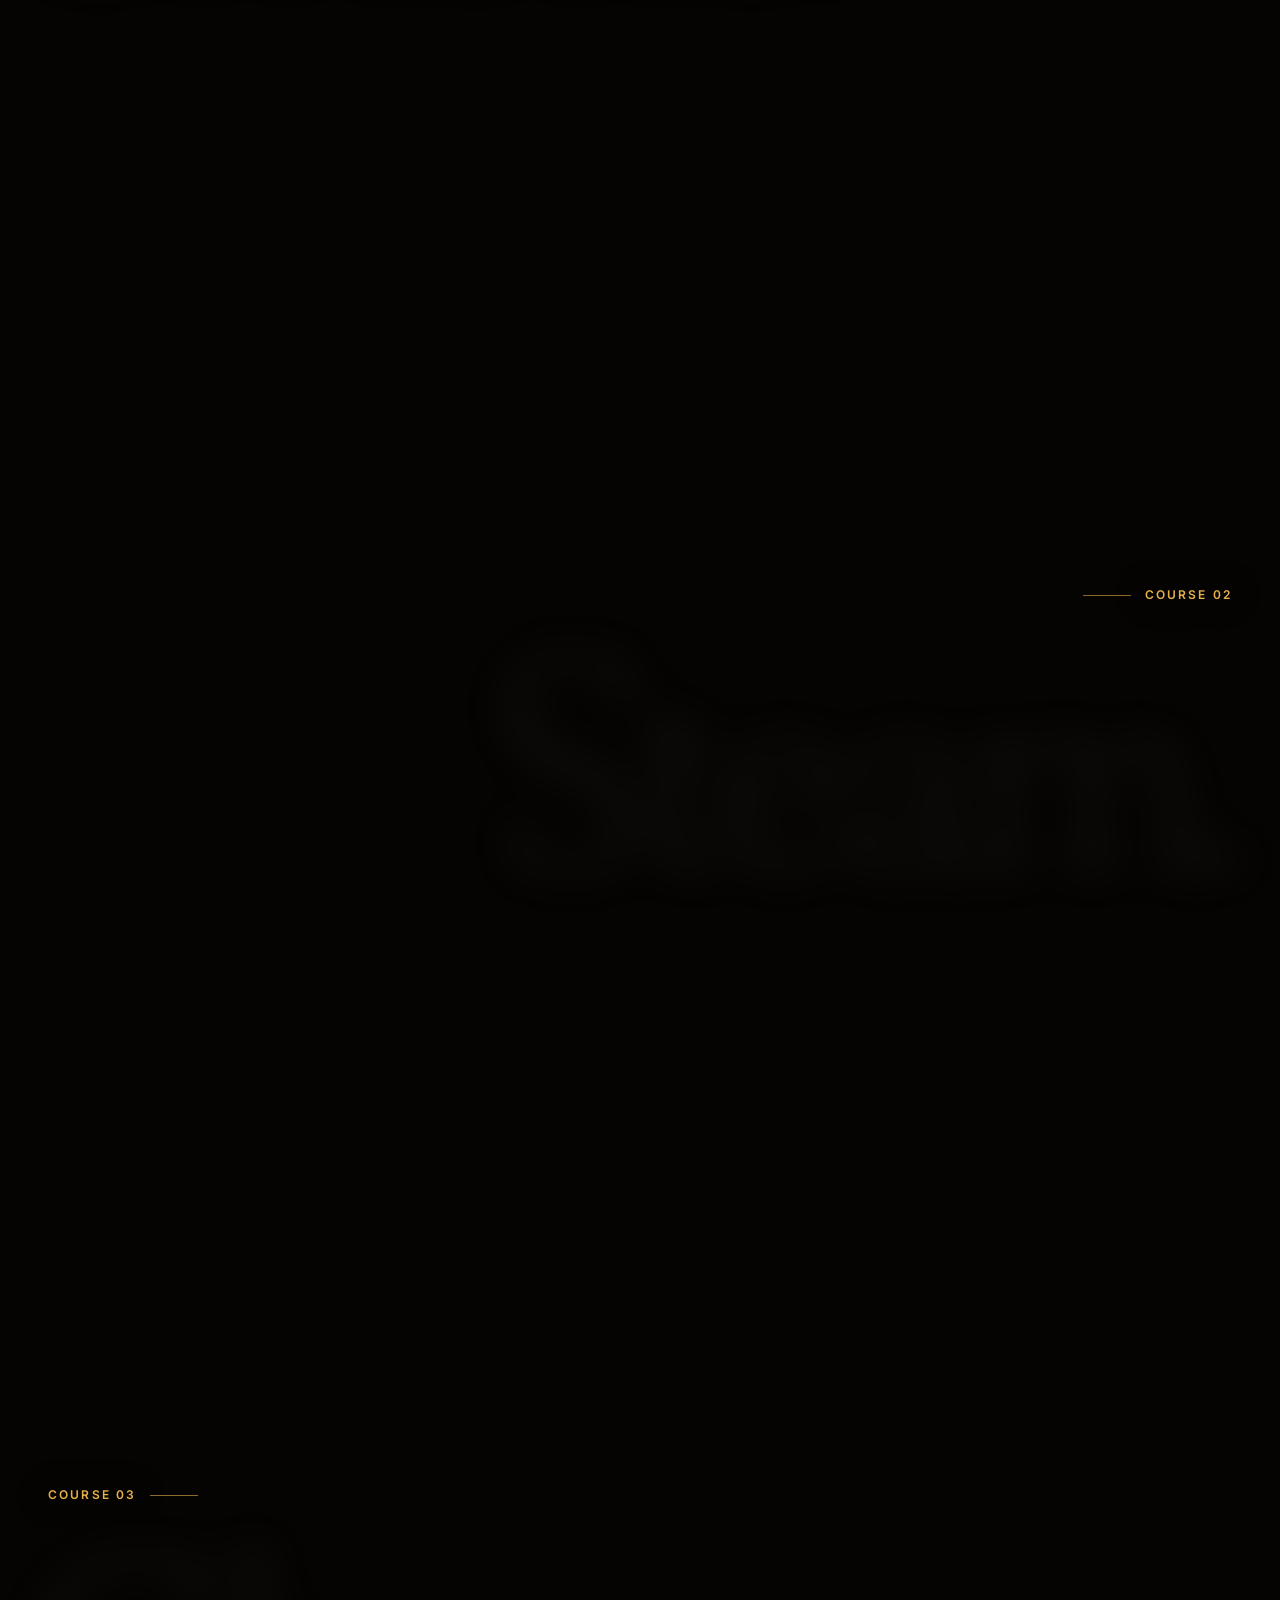
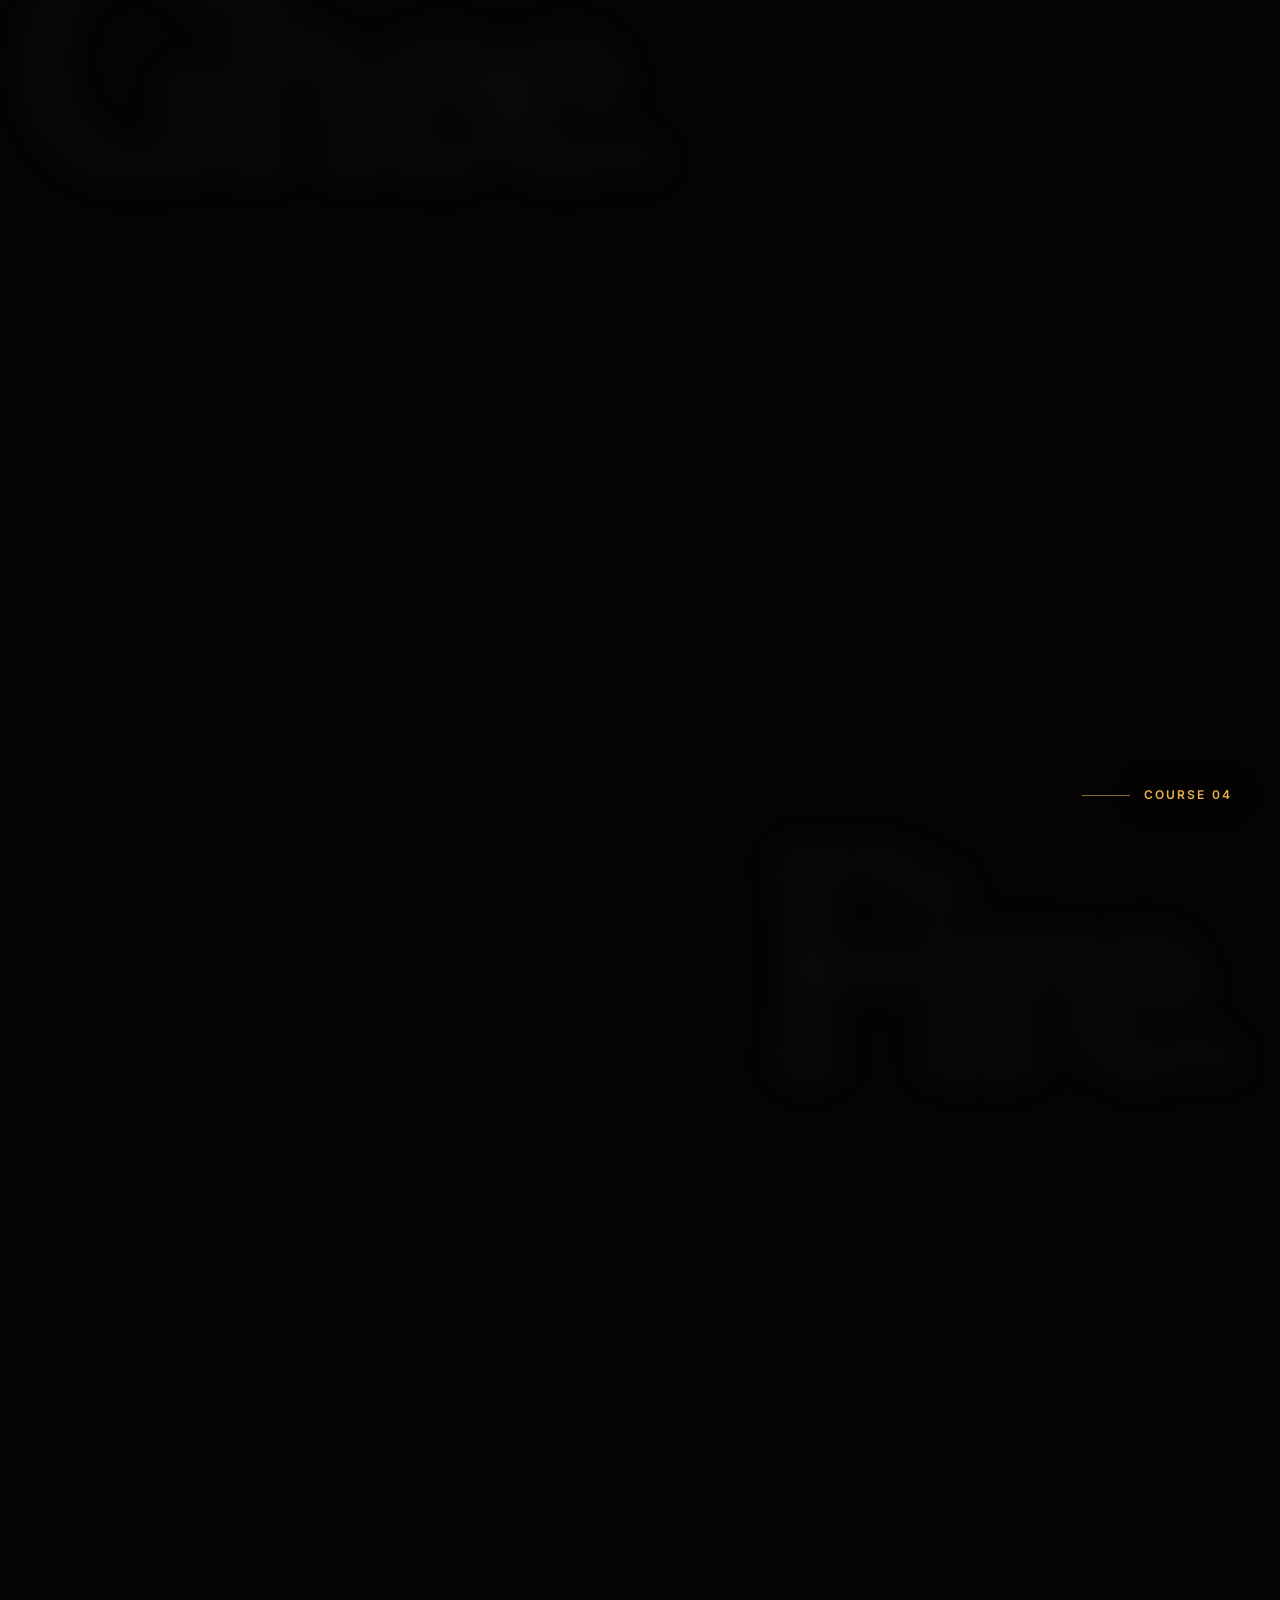
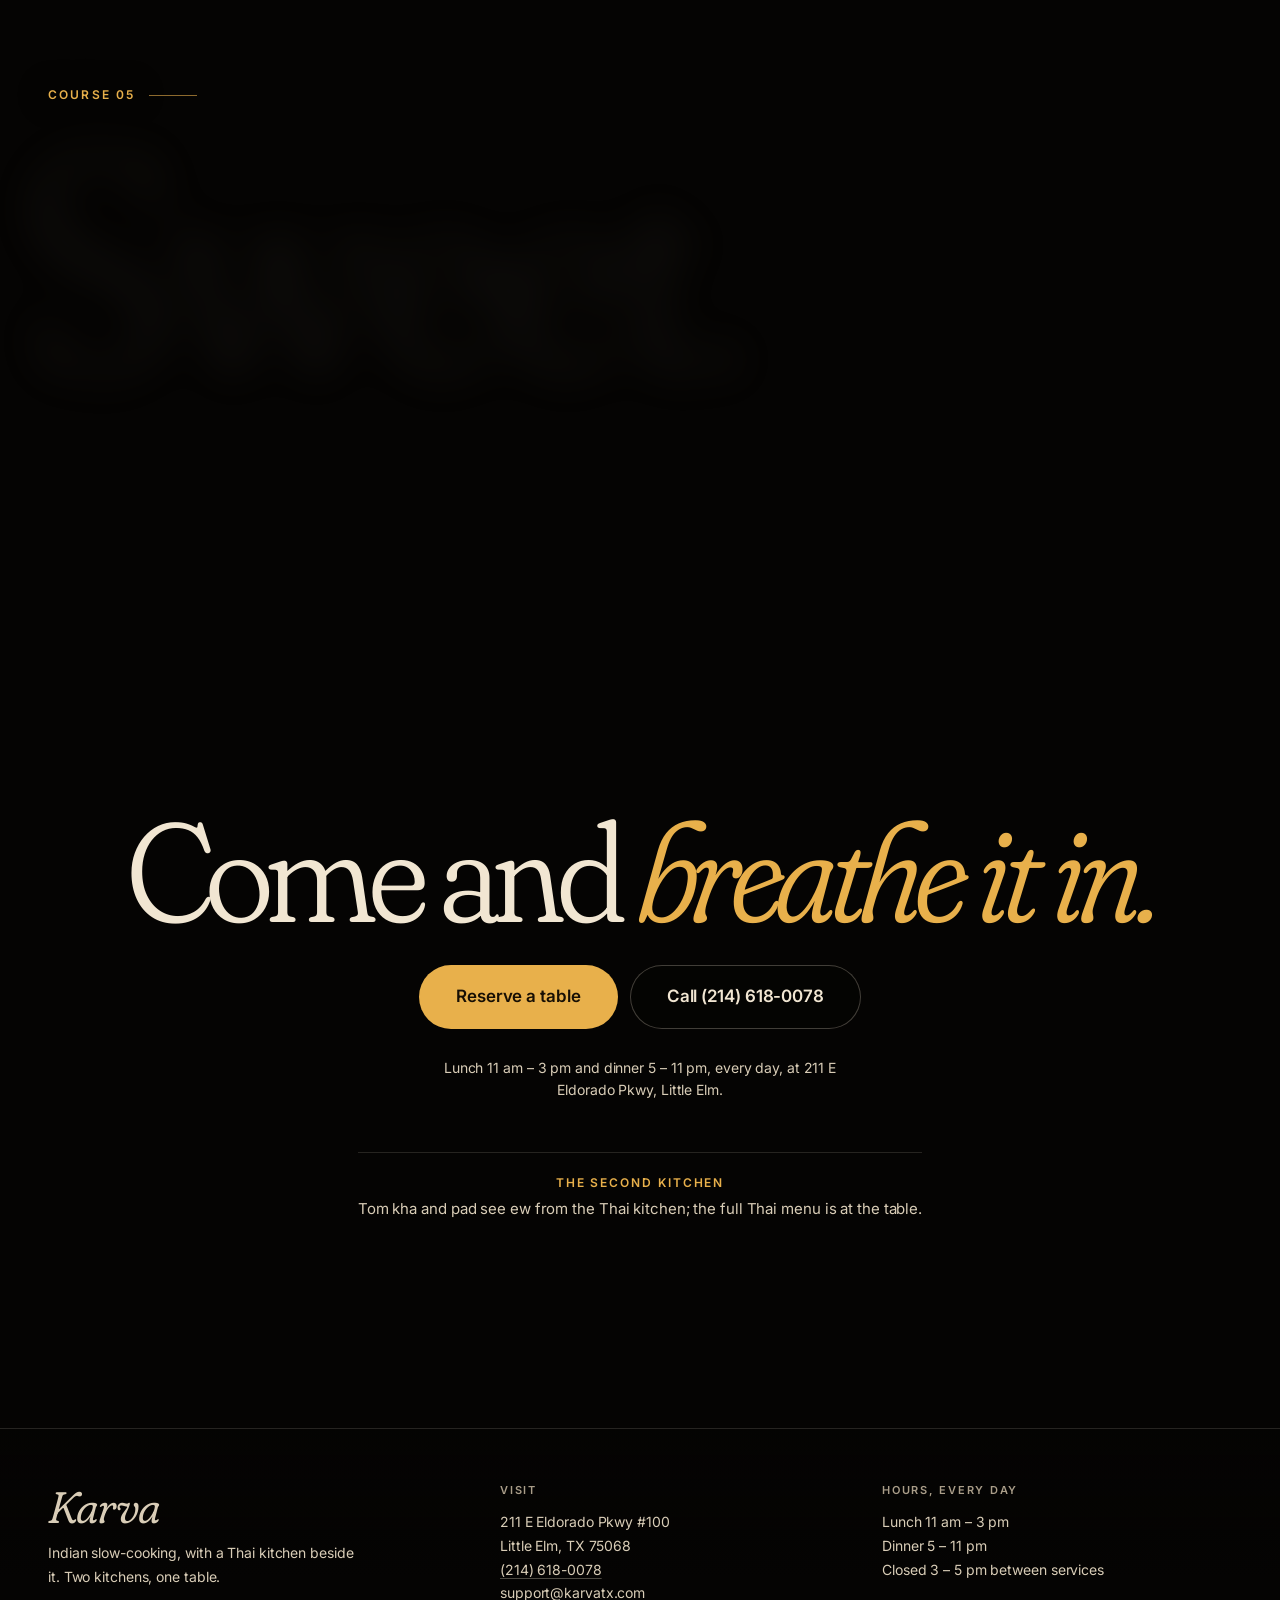
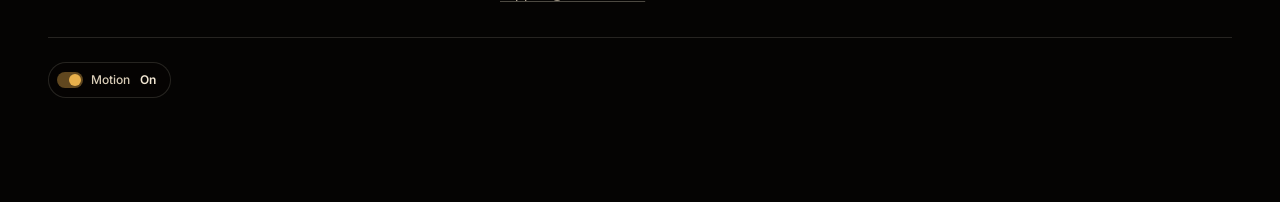
==== commit 18f9fbdb: "Top bar: Indian Menu and Thai Menu on one line; new home photo and tagline" ====
--- a/index.html
+++ b/index.html
@@ -23,7 +23,7 @@
   if (on && window.WebGLRenderingContext && !/[?&]fx=off/.test(location.search)) d.classList.add('fx-pending');
 })(document.documentElement);
 </script>
-<link rel="stylesheet" href="css/aroma.css?v=8">
+<link rel="stylesheet" href="css/aroma.css?v=12">
 <link rel="preload" as="image" href="assets/brand/karva-logo-hd.webp" fetchpriority="high">
 <script type="module" src="js/home-logo.js"></script>
 <style>
@@ -49,7 +49,7 @@
 <header class="nav" data-nav>
   <div class="nav__in">
     <a class="brand brand--logo" href="index.html"><img src="assets/brand/karva-logo-192.webp?v=2" width="502" height="192" alt="Karva, Indian-Thai cuisine. Home" decoding="async"></a>
-    <nav class="nav__links" aria-label="Pages"><a href="index.html" aria-current="page">Aroma</a><a href="drinks.html">Bar</a><a href="chaat.html">Chaat</a><a href="menu.html">Menu</a><a href="order.html">Order</a><div class="dd"><a class="dd__top" href="table.html">Reserve</a><button class="dd__btn" type="button" aria-expanded="false" aria-label="More Reserve pages"><svg viewBox="0 0 12 12" aria-hidden="true"><path d="m3 4.5 3 3 3-3" fill="none" stroke="currentColor" stroke-width="1.4" stroke-linecap="round" stroke-linejoin="round"/></svg></button><div class="dd__menu"><a href="table.html">Book a table</a><a href="parties.html">Parties</a><a href="events.html">Events</a></div></div><a href="catering.html">Catering</a><a href="locations.html">Location</a></nav>
+    <nav class="nav__links" aria-label="Pages"><a href="drinks.html">Bar</a><a href="chaat.html">Chaat</a><a href="menu.html" data-nav-menu="indian">Indian Menu</a><a href="menu.html#thai" data-nav-menu="thai">Thai Menu</a><a href="order.html">Order</a><div class="dd"><a class="dd__top" href="table.html">Reserve</a><button class="dd__btn" type="button" aria-expanded="false" aria-label="More Reserve pages"><svg viewBox="0 0 12 12" aria-hidden="true"><path d="m3 4.5 3 3 3-3" fill="none" stroke="currentColor" stroke-width="1.4" stroke-linecap="round" stroke-linejoin="round"/></svg></button><div class="dd__menu"><a href="table.html">Book a table</a><a href="parties.html">Parties</a><a href="events.html">Events</a></div></div><a href="catering.html">Catering</a><a href="locations.html">Location</a></nav>
     <div class="nav__acts">
       <p class="status" data-status><span class="status__dot" aria-hidden="true"></span><span data-status-text>11–3 · 5–11</span></p>
       <button class="motion" type="button" data-motion-toggle hidden aria-pressed="false"><span class="motion__track" aria-hidden="true"></span><span class="ml">Motion</span> <b data-motion-state>On</b></button>
@@ -57,7 +57,7 @@
       <details class="mnav">
         <summary aria-label="Open pages menu"><span class="mnav__ic" aria-hidden="true"></span>Pages</summary>
         <div class="mnav__sheet">
-          <nav aria-label="Pages"><a class="big" href="index.html" aria-current="page"><small>01</small>Aroma</a><a class="big" href="drinks.html"><small>02</small>Bar</a><a class="big" href="chaat.html"><small>03</small>Chaat</a><a class="big" href="menu.html"><small>04</small>Menu</a><p class="mnav__sub"><a href="specials.html">Specials</a></p><a class="big" href="order.html"><small>05</small>Order</a><a class="big" href="table.html"><small>06</small>Reserve</a><p class="mnav__sub"><a href="parties.html">Parties</a><a href="events.html">Events</a></p><a class="big" href="catering.html"><small>07</small>Catering</a><a class="big" href="locations.html"><small>08</small>Location</a></nav>
+          <nav aria-label="Pages"><a class="big" href="drinks.html"><small>01</small>Bar</a><a class="big" href="chaat.html"><small>02</small>Chaat</a><a class="big" href="menu.html"><small>03</small>Indian Menu</a><a class="big" href="menu.html#thai"><small>04</small>Thai Menu</a><p class="mnav__sub"><a href="specials.html">Specials</a></p><a class="big" href="order.html"><small>05</small>Order</a><a class="big" href="table.html"><small>06</small>Reserve</a><p class="mnav__sub"><a href="parties.html">Parties</a><a href="events.html">Events</a></p><a class="big" href="catering.html"><small>07</small>Catering</a><a class="big" href="locations.html"><small>08</small>Location</a></nav>
           <div class="mnav__foot">
             <a class="btn btn--gold" href="tel:+12146180078" data-reserve aria-haspopup="dialog">Reserve</a>
             <a class="btn btn--line" href="tel:+12146180078">Call (214) 618-0078</a>
@@ -71,11 +71,11 @@
 <main id="main">
   <section class="hero" aria-labelledby="hero-title" data-tone="0.92,0.68,0.3">
     <figure class="veil" data-veil>
-      <img src="assets/photo/bowls-dark-1920.jpg" srcset="assets/photo/bowls-dark-960.jpg 960w, assets/photo/bowls-dark-1920.jpg 1920w, assets/photo/bowls-dark-3840.jpg 3840w" sizes="100vw" width="1920" height="1280" alt="Curries, rice and whole spices on a dark table, seen from above." fetchpriority="high" decoding="async">
+      <img src="assets/photo/spread-1920.jpg" srcset="assets/photo/spread-960.jpg 960w, assets/photo/spread-1920.jpg 1920w, assets/photo/spread-2560.jpg 2560w" sizes="100vw" width="1920" height="1080" alt="Paneer curry, naan and rice beside a Thai red curry, pad thai and jasmine rice on a dark table." fetchpriority="high" decoding="async">
     </figure>
     <div class="hero__copy" data-zone="0.5">
       <h1 class="hero__title legible" id="hero-title"><span class="ln">Aroma</span> <span class="ln">first.</span></h1>
-      <p class="hero__line legible">Indian slow-cooking, a Thai kitchen beside it. Little Elm, Texas.</p>
+      <p class="hero__line legible"><span style="white-space:nowrap">Slow-cooked Indian soul.</span> <span style="white-space:nowrap">Fast-fired Thai krua.</span></p>
       <p class="hint"><i aria-hidden="true"></i>Stir the smoke</p>
     </div>
     <div class="hero__foot">
--- a/css/aroma.css
+++ b/css/aroma.css
@@ -156,11 +156,12 @@
 }
 .brand::after { content: ""; position: absolute; left: 2px; right: 2px; bottom: 2px; height: 1px; background: var(--ghee); transform: scaleX(0); transform-origin: left; transition: transform .6s var(--ease); }
 .brand:hover::after { transform: scaleX(1); }
-.nav__links { display: none; gap: 4px; align-items: center; font: 600 15px/1 var(--ui); letter-spacing: 0.06em; text-transform: uppercase; }
+.nav__links { display: none; flex: none; gap: 4px; align-items: center; font: 600 15px/1 var(--ui); letter-spacing: 0.05em; text-transform: uppercase; white-space: nowrap; }
+.nav__links a, .nav__links .dd { flex: none; white-space: nowrap; }
 .nav__links .dd__menu { text-transform: none; letter-spacing: 0; font-size: 15px; }
 .nav__links a { position: relative; padding: 10px 12px; text-decoration: none; color: var(--cream); text-shadow: 0 1px 10px rgba(0, 0, 0, .55); border-radius: 999px; transition: color .3s; }
 /* smaller laptops: a touch smaller and tighter so every link still fits */
-@media (min-width: 1100px) and (max-width: 1365px) { .nav__links { font-size: 13.5px; letter-spacing: 0.04em; gap: 0; } .nav__links a { padding: 10px 9px; } }
+@media (min-width: 1100px) and (max-width: 1365px) { .nav__links { font-size: 13px; letter-spacing: 0.035em; gap: 0; } .nav__links a { padding: 10px 8px; } .nav__links .dd__btn { margin-right: -1px; } }
 .nav__links a:hover, .nav__links a[aria-current="page"] { color: var(--cream); }
 .nav__links a[aria-current="page"]::after, .nav__links a:hover::after {
   content: ""; position: absolute; left: 50%; bottom: 3px; width: 4px; height: 4px; margin-left: -2px; border-radius: 50%; background: var(--ghee);
@@ -179,7 +180,7 @@
 @media (min-width: 1080px) { .nav .status { margin-right: 6px; } .nav .status [data-status-text] { position: static; width: auto; height: auto; clip-path: none; } }
 @media (max-width: 1099px) { .nav__acts .btn { display: none; } }
 /* smaller laptops: the open-hours pill steps aside so Reserve always fits */
-@media (min-width: 1100px) and (max-width: 1365px) { .nav__acts .status { display: none; } }
+@media (min-width: 1100px) and (max-width: 1535px) { .nav__acts .status { display: none; } }
 @media (max-width: 380px) { .motion { padding: 0 8px; } .motion > span:not(.motion__track), .motion .ml { display: none; } }
 
 /* phone menu */
@@ -740,7 +741,7 @@
 
 /* Header menu: two groups open as small dropdowns */
 .nav__links .dd { position: relative; display: flex; align-items: center; }
-.nav__links .dd__btn { all: unset; box-sizing: border-box; display: grid; place-items: center; width: 22px; height: 30px; margin-left: -10px; border-radius: 8px; color: var(--cream-2); cursor: pointer; }
+.nav__links .dd__btn { all: unset; box-sizing: border-box; display: grid; place-items: center; width: 22px; height: 30px; margin-left: -10px; margin-right: 6px; border-radius: 8px; color: var(--cream-2); cursor: pointer; }
 .nav__links .dd__btn svg { width: 11px; height: 11px; transition: transform .3s var(--ease); }
 .nav__links .dd__btn:focus-visible { outline: 2px solid var(--ghee); outline-offset: 1px; }
 .nav__links .dd__menu {
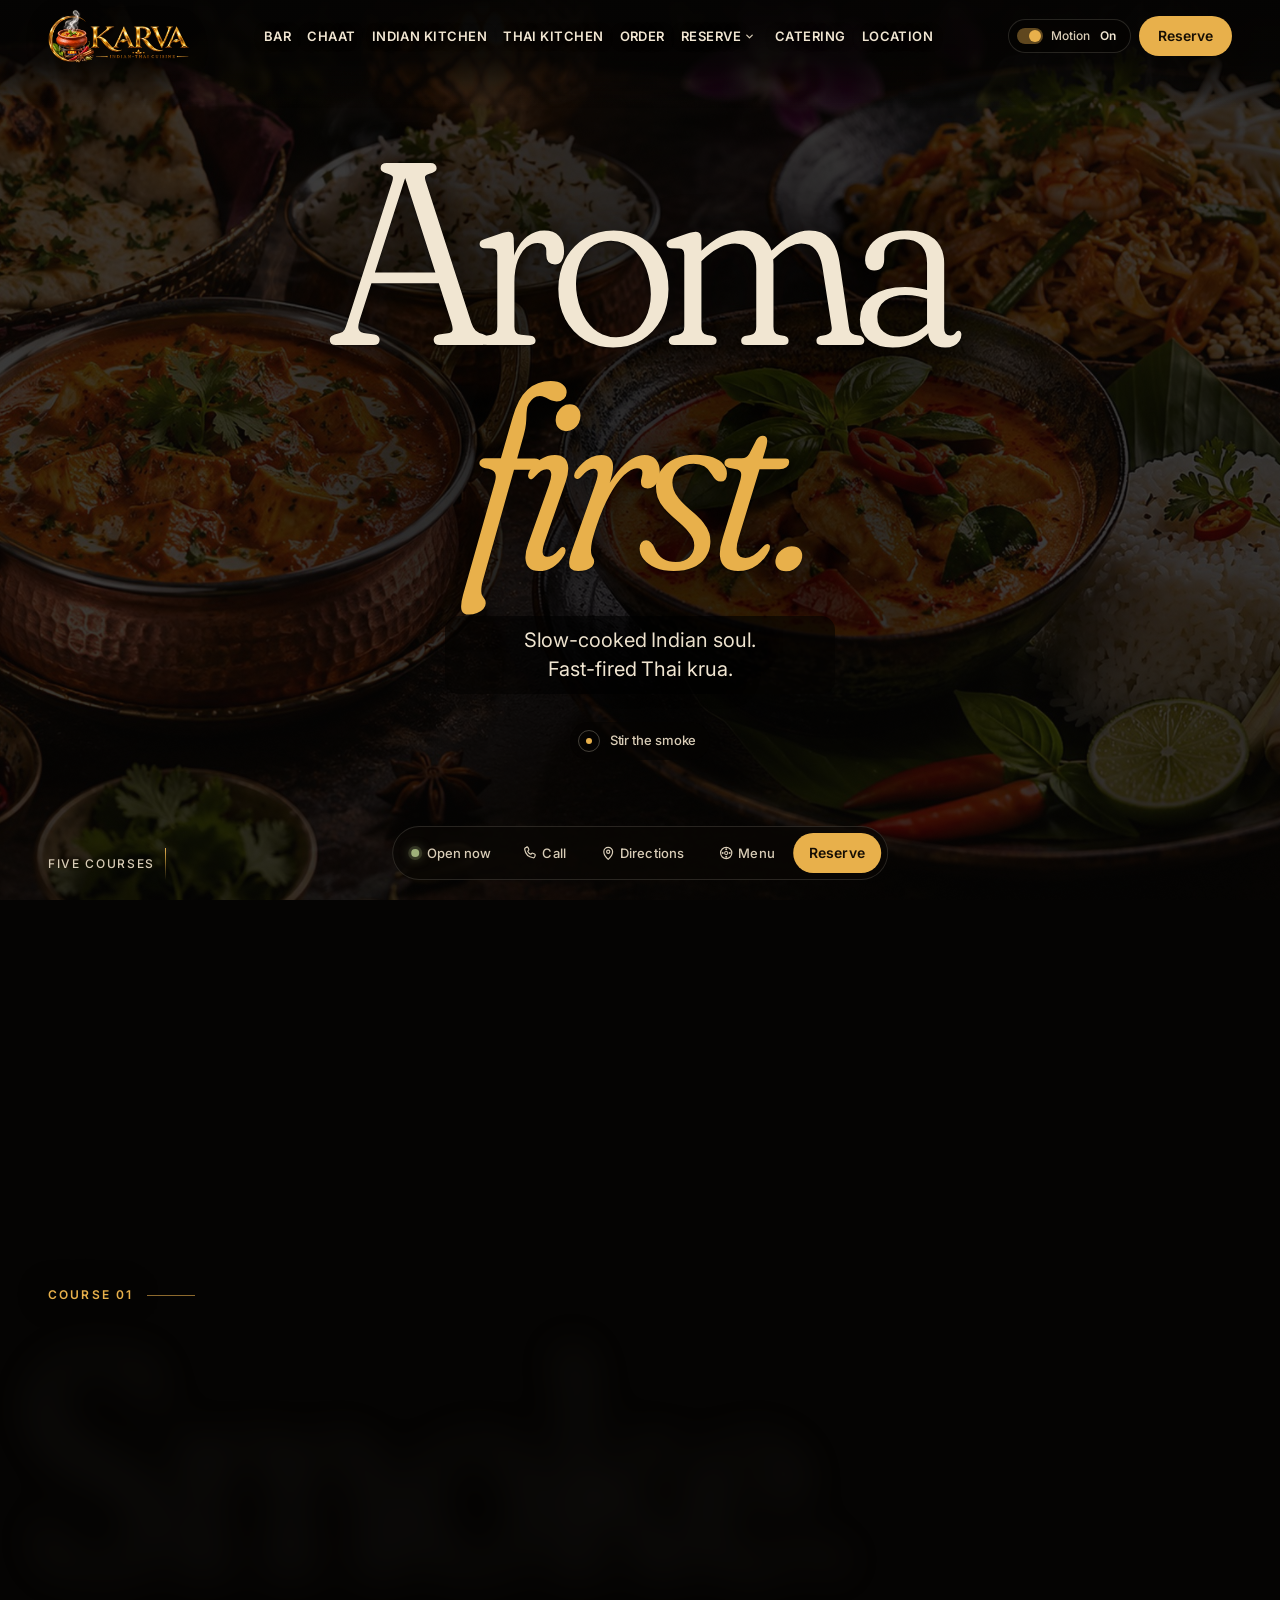
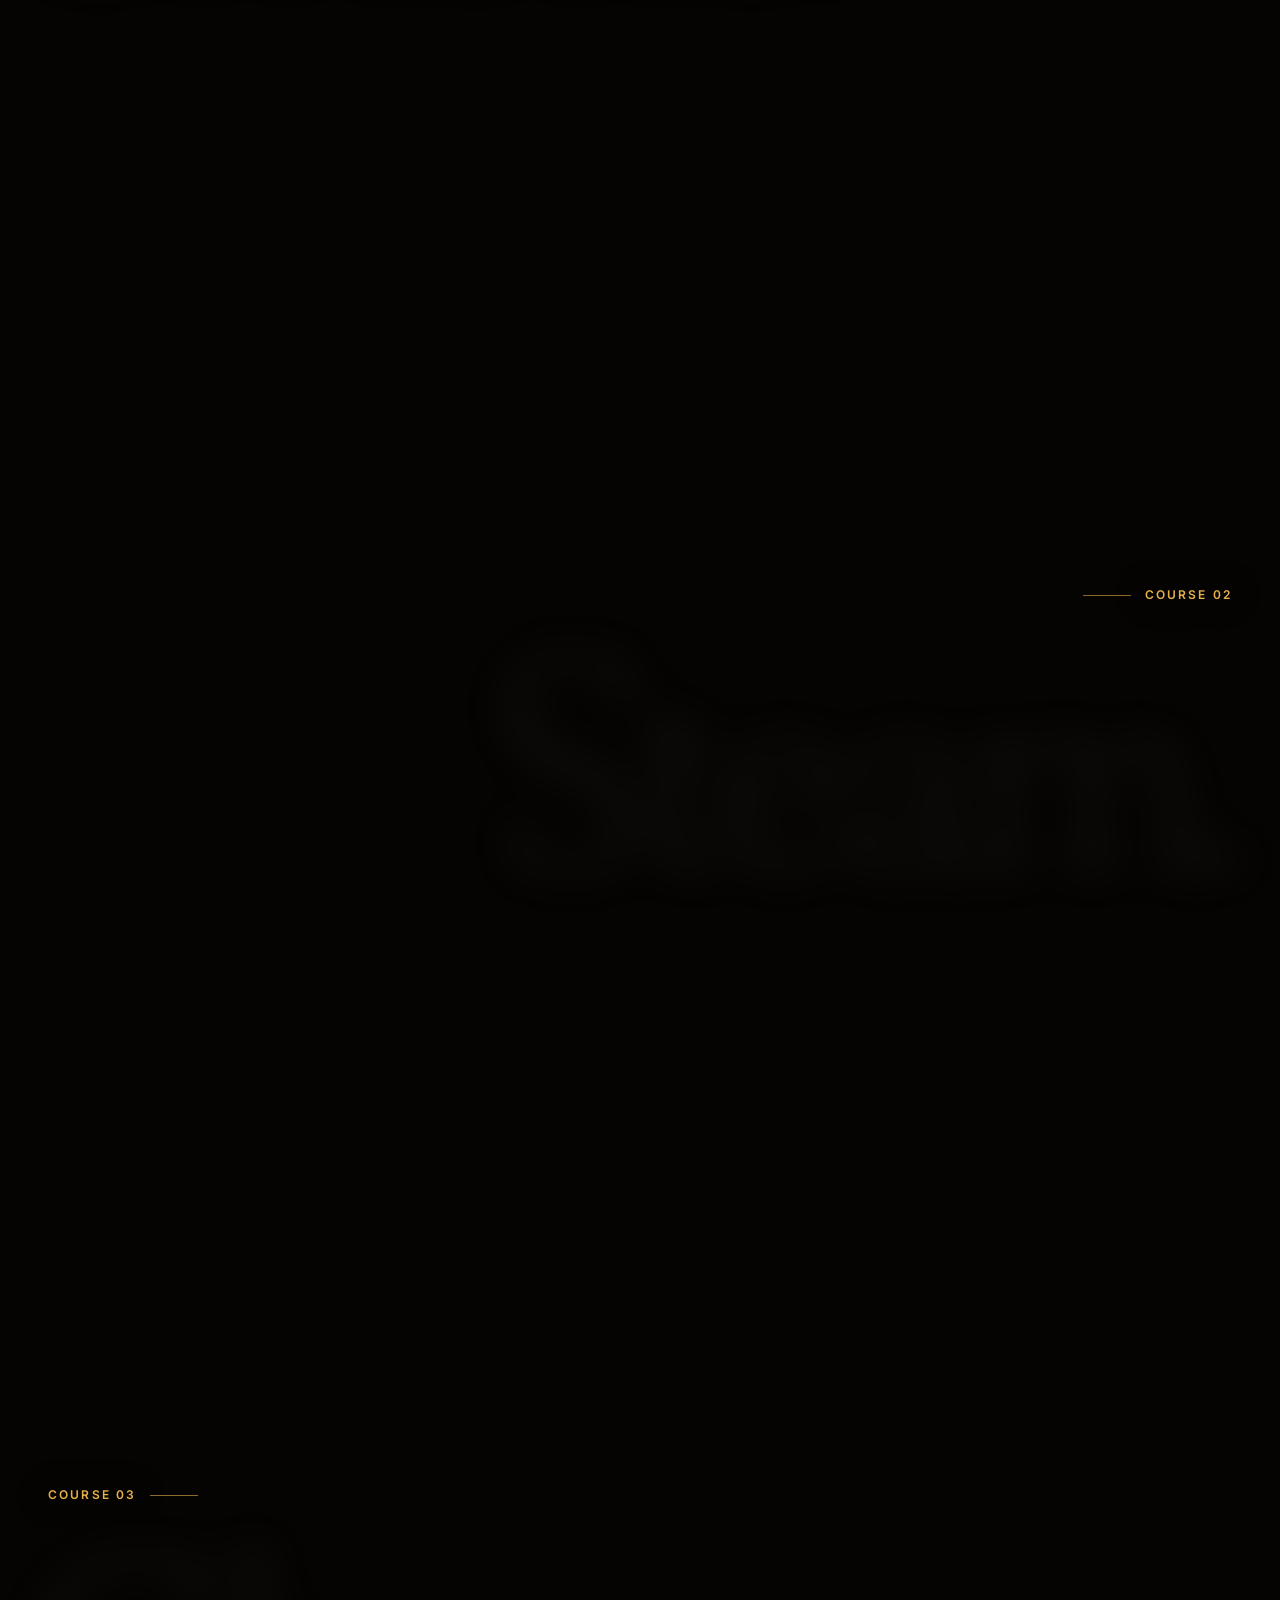
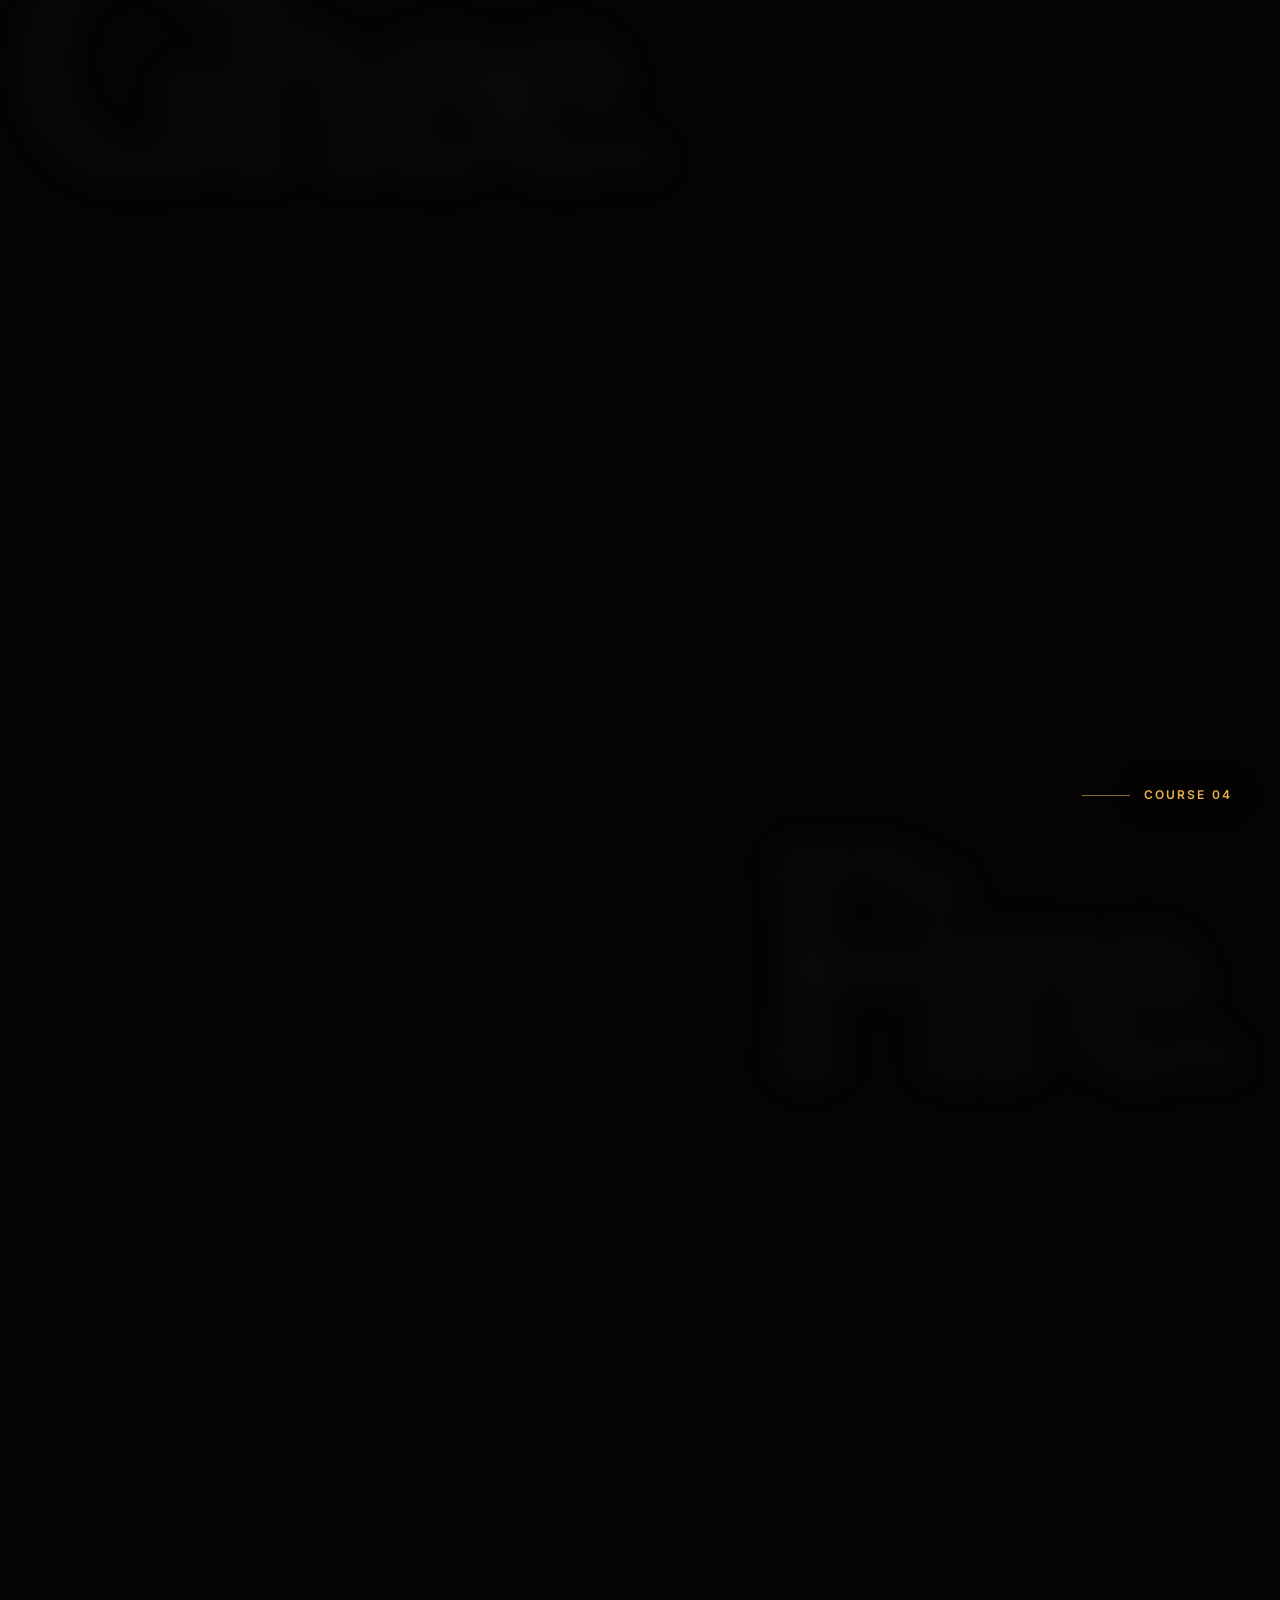
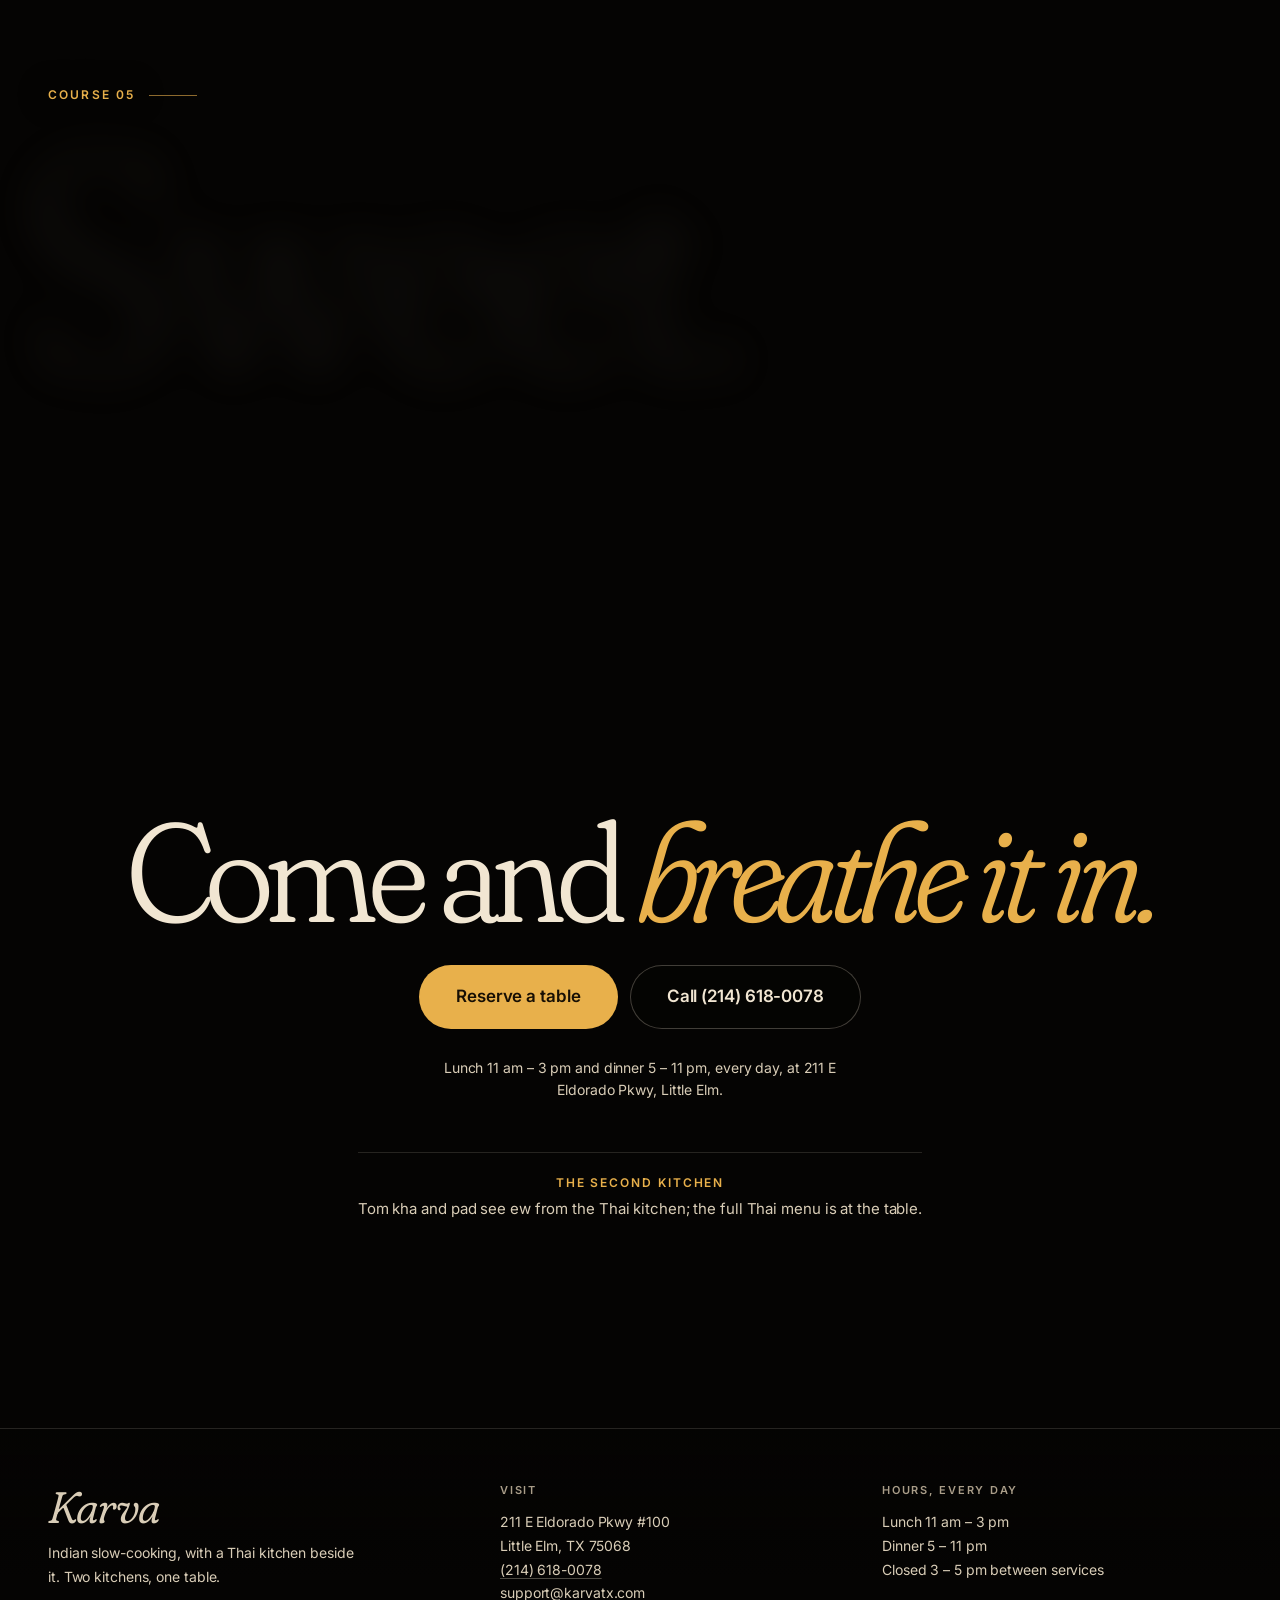
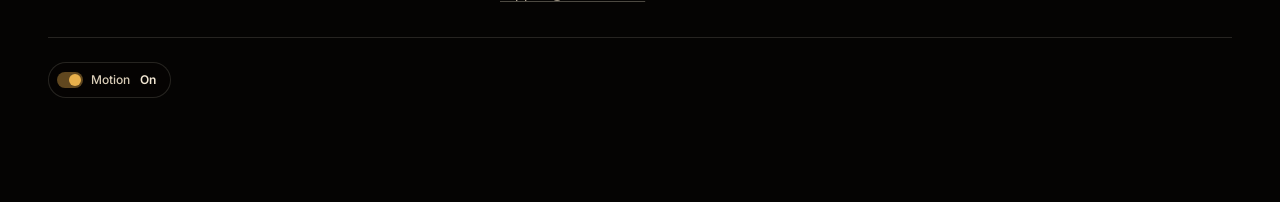
==== commit 9cd44d1c: "Top bar: Indian Kitchen and Thai Kitchen" ====
--- a/index.html
+++ b/index.html
@@ -49,7 +49,7 @@
 <header class="nav" data-nav>
   <div class="nav__in">
     <a class="brand brand--logo" href="index.html"><img src="assets/brand/karva-logo-192.webp?v=2" width="502" height="192" alt="Karva, Indian-Thai cuisine. Home" decoding="async"></a>
-    <nav class="nav__links" aria-label="Pages"><a href="drinks.html">Bar</a><a href="chaat.html">Chaat</a><a href="menu.html" data-nav-menu="indian">Indian Menu</a><a href="menu.html#thai" data-nav-menu="thai">Thai Menu</a><a href="order.html">Order</a><div class="dd"><a class="dd__top" href="table.html">Reserve</a><button class="dd__btn" type="button" aria-expanded="false" aria-label="More Reserve pages"><svg viewBox="0 0 12 12" aria-hidden="true"><path d="m3 4.5 3 3 3-3" fill="none" stroke="currentColor" stroke-width="1.4" stroke-linecap="round" stroke-linejoin="round"/></svg></button><div class="dd__menu"><a href="table.html">Book a table</a><a href="parties.html">Parties</a><a href="events.html">Events</a></div></div><a href="catering.html">Catering</a><a href="locations.html">Location</a></nav>
+    <nav class="nav__links" aria-label="Pages"><a href="drinks.html">Bar</a><a href="chaat.html">Chaat</a><a href="menu.html" data-nav-menu="indian">Indian Kitchen</a><a href="menu.html#thai" data-nav-menu="thai">Thai Kitchen</a><a href="order.html">Order</a><div class="dd"><a class="dd__top" href="table.html">Reserve</a><button class="dd__btn" type="button" aria-expanded="false" aria-label="More Reserve pages"><svg viewBox="0 0 12 12" aria-hidden="true"><path d="m3 4.5 3 3 3-3" fill="none" stroke="currentColor" stroke-width="1.4" stroke-linecap="round" stroke-linejoin="round"/></svg></button><div class="dd__menu"><a href="table.html">Book a table</a><a href="parties.html">Parties</a><a href="events.html">Events</a></div></div><a href="catering.html">Catering</a><a href="locations.html">Location</a></nav>
     <div class="nav__acts">
       <p class="status" data-status><span class="status__dot" aria-hidden="true"></span><span data-status-text>11–3 · 5–11</span></p>
       <button class="motion" type="button" data-motion-toggle hidden aria-pressed="false"><span class="motion__track" aria-hidden="true"></span><span class="ml">Motion</span> <b data-motion-state>On</b></button>
@@ -57,7 +57,7 @@
       <details class="mnav">
         <summary aria-label="Open pages menu"><span class="mnav__ic" aria-hidden="true"></span>Pages</summary>
         <div class="mnav__sheet">
-          <nav aria-label="Pages"><a class="big" href="drinks.html"><small>01</small>Bar</a><a class="big" href="chaat.html"><small>02</small>Chaat</a><a class="big" href="menu.html"><small>03</small>Indian Menu</a><a class="big" href="menu.html#thai"><small>04</small>Thai Menu</a><p class="mnav__sub"><a href="specials.html">Specials</a></p><a class="big" href="order.html"><small>05</small>Order</a><a class="big" href="table.html"><small>06</small>Reserve</a><p class="mnav__sub"><a href="parties.html">Parties</a><a href="events.html">Events</a></p><a class="big" href="catering.html"><small>07</small>Catering</a><a class="big" href="locations.html"><small>08</small>Location</a></nav>
+          <nav aria-label="Pages"><a class="big" href="drinks.html"><small>01</small>Bar</a><a class="big" href="chaat.html"><small>02</small>Chaat</a><a class="big" href="menu.html"><small>03</small>Indian Kitchen</a><a class="big" href="menu.html#thai"><small>04</small>Thai Kitchen</a><p class="mnav__sub"><a href="specials.html">Specials</a></p><a class="big" href="order.html"><small>05</small>Order</a><a class="big" href="table.html"><small>06</small>Reserve</a><p class="mnav__sub"><a href="parties.html">Parties</a><a href="events.html">Events</a></p><a class="big" href="catering.html"><small>07</small>Catering</a><a class="big" href="locations.html"><small>08</small>Location</a></nav>
           <div class="mnav__foot">
             <a class="btn btn--gold" href="tel:+12146180078" data-reserve aria-haspopup="dialog">Reserve</a>
             <a class="btn btn--line" href="tel:+12146180078">Call (214) 618-0078</a>
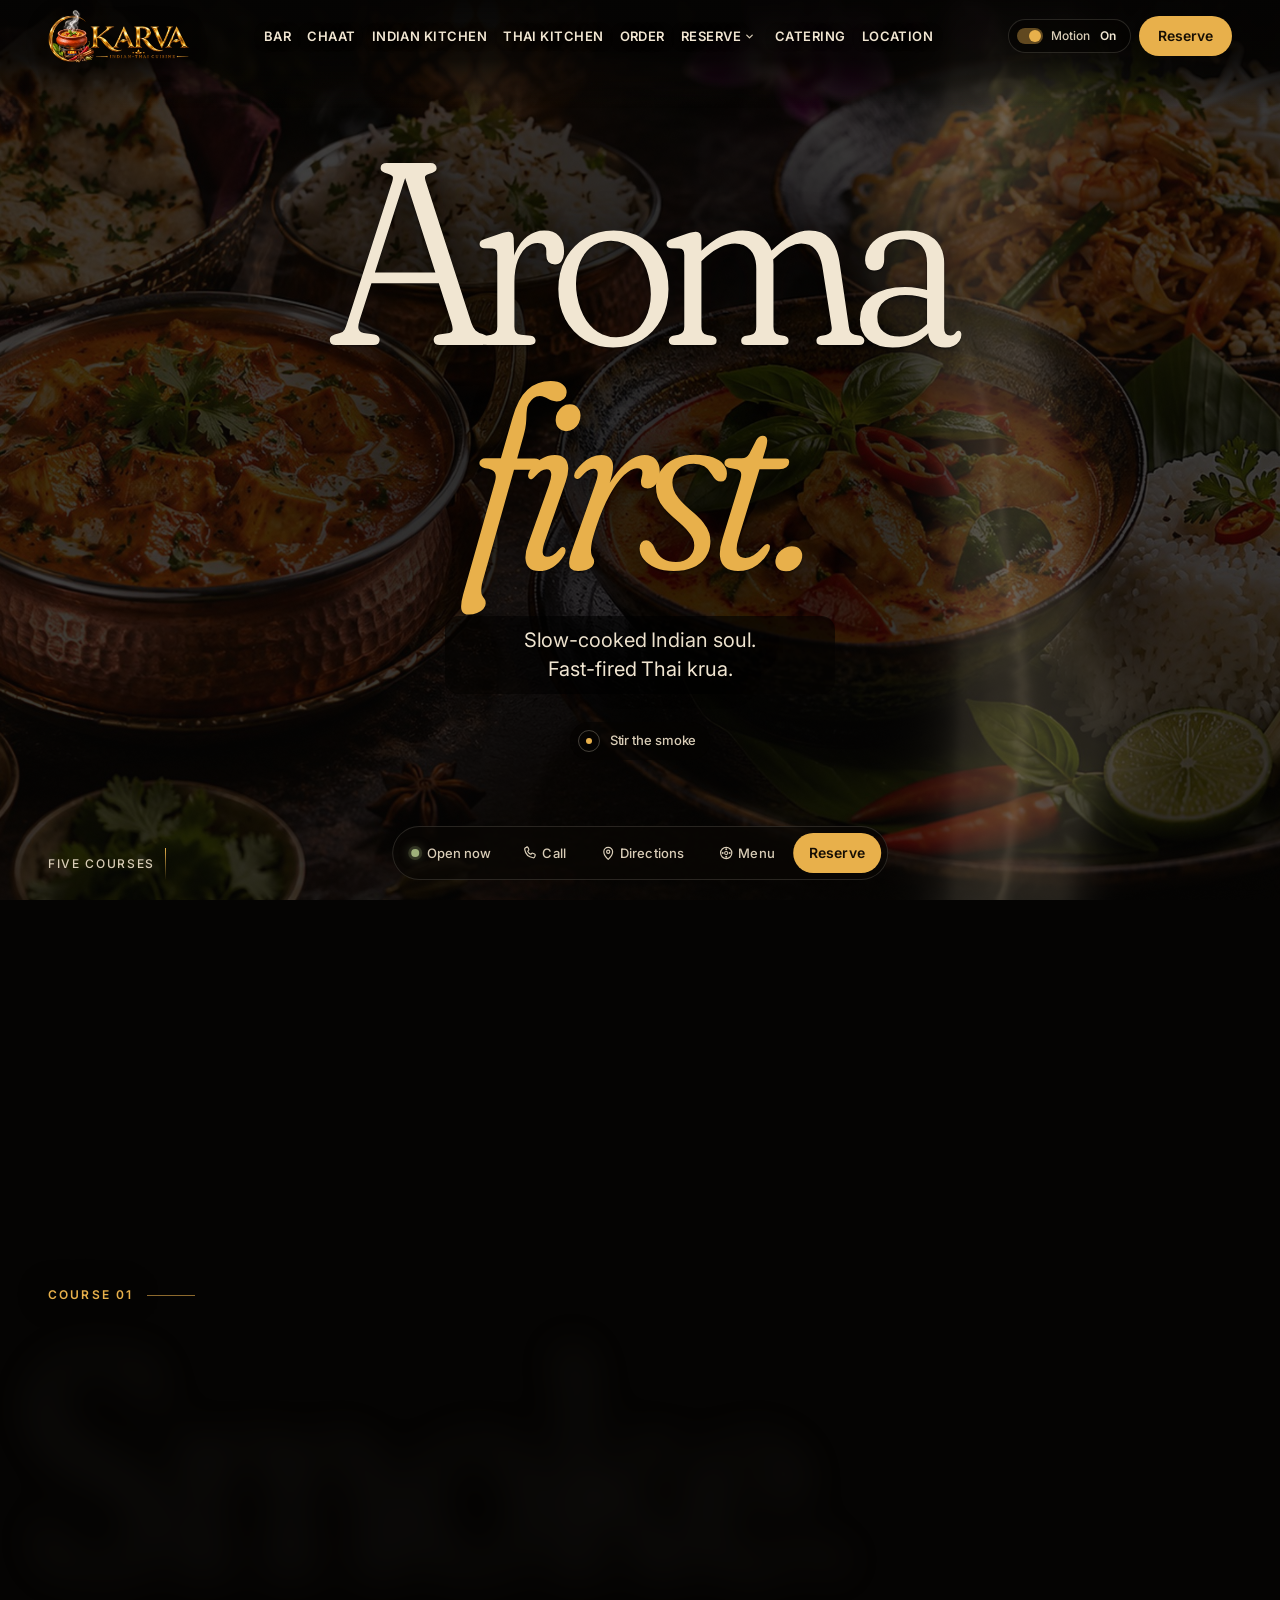
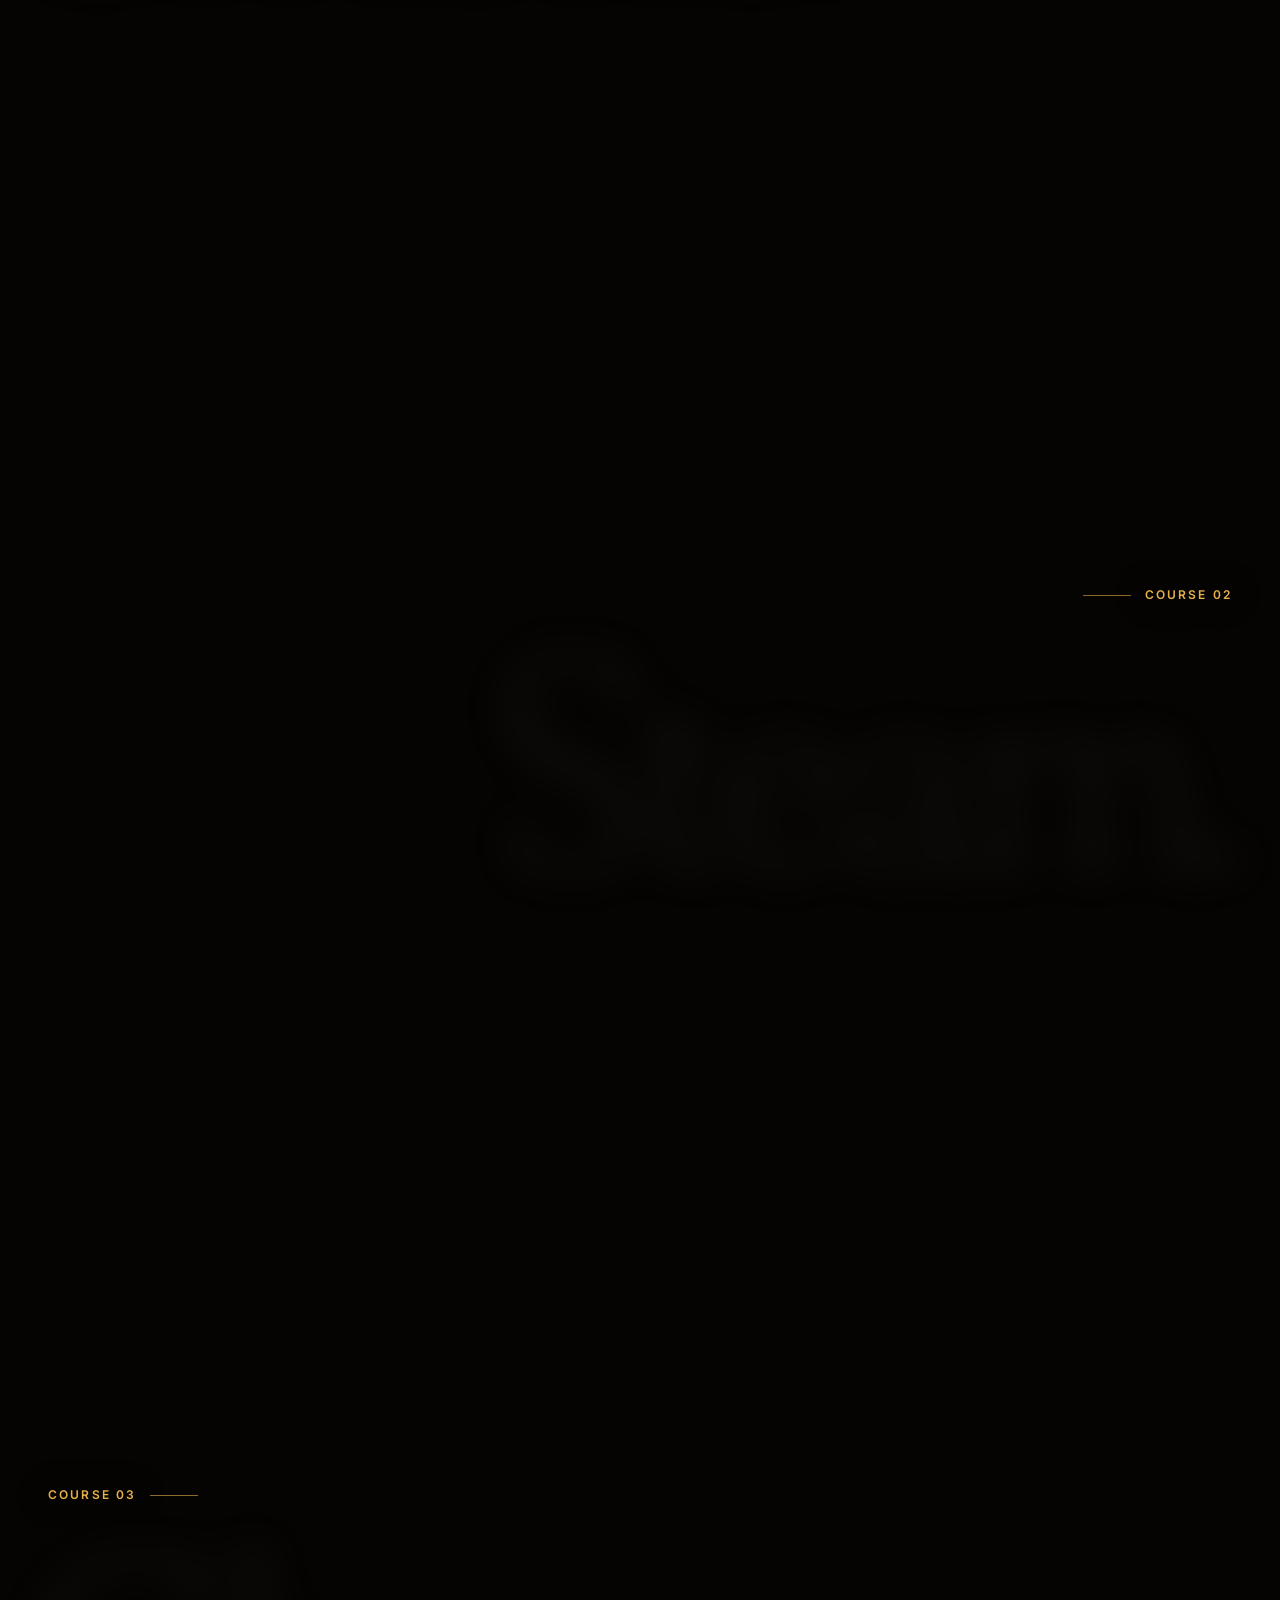
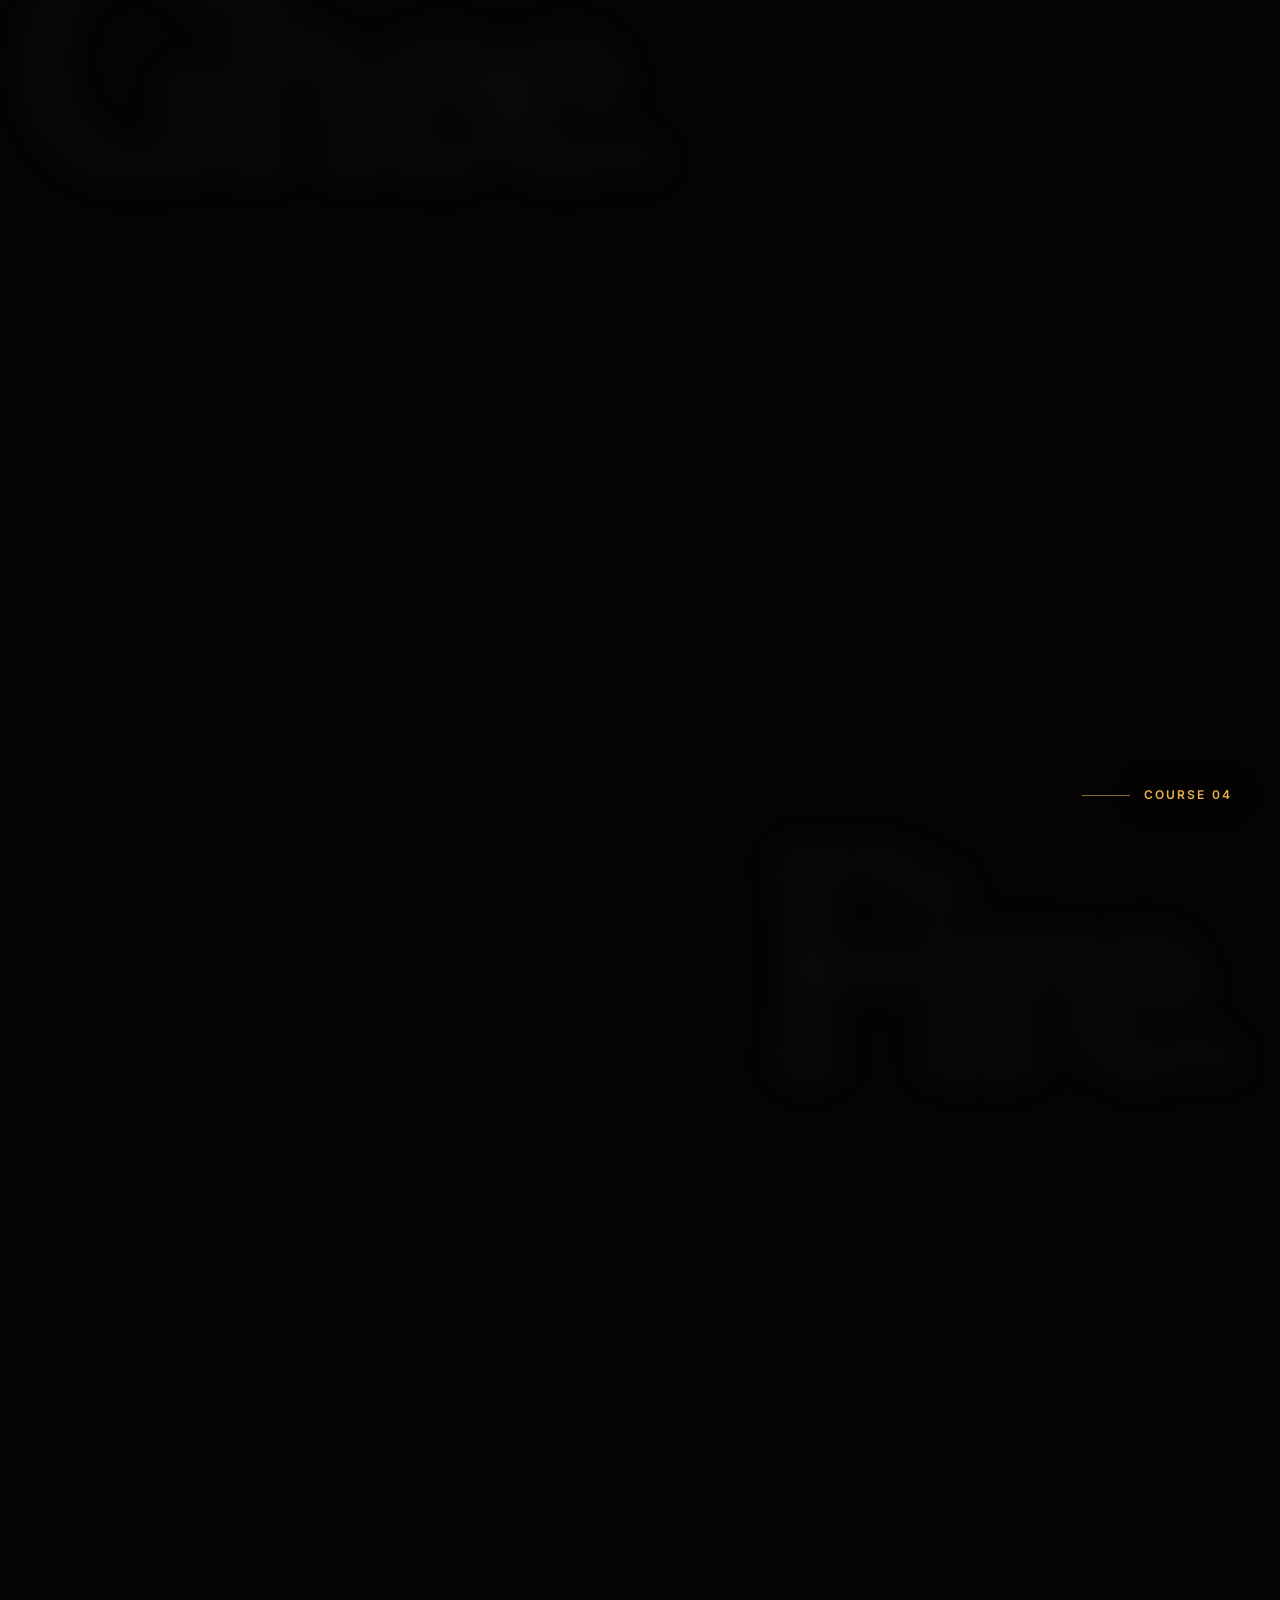
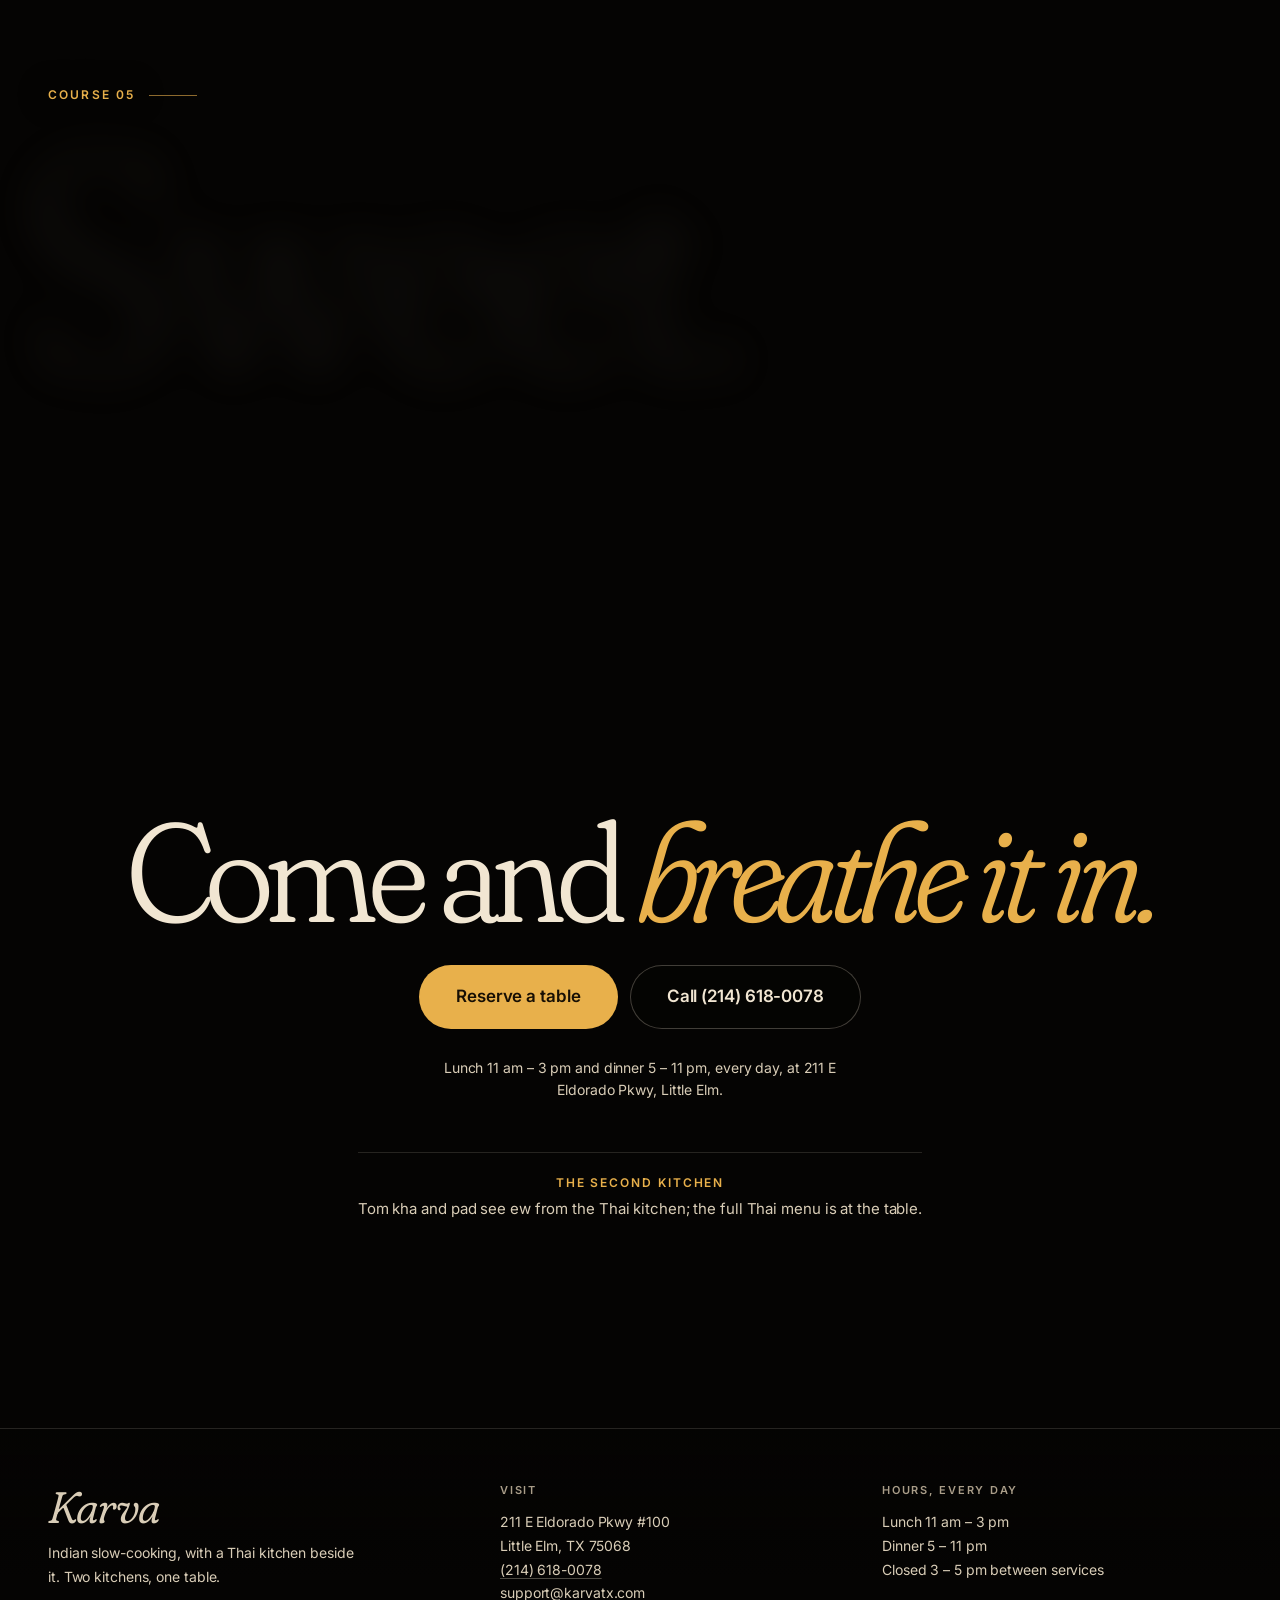
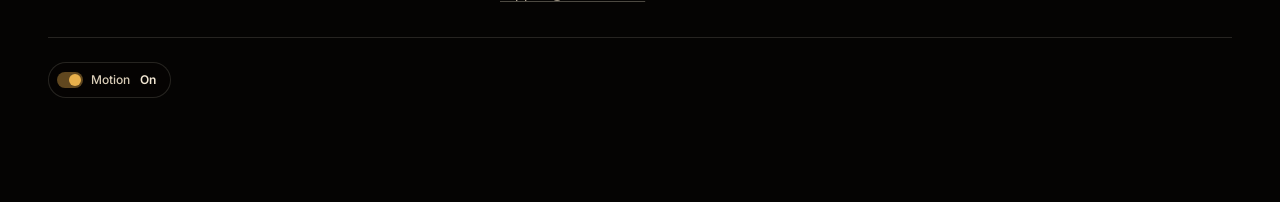
==== commit 7d32d2d1: "iPhone: opening logo as PNG without CSS filters (white box fix)" ====
--- a/index.html
+++ b/index.html
@@ -24,7 +24,7 @@
 })(document.documentElement);
 </script>
 <link rel="stylesheet" href="css/aroma.css?v=12">
-<link rel="preload" as="image" href="assets/brand/karva-logo-hd.webp" fetchpriority="high">
+<script>(function(d){var h=d.documentElement,ios=/iP(hone|ad|od)/.test(navigator.userAgent)||(navigator.platform==="MacIntel"&&navigator.maxTouchPoints>1);if(ios)h.classList.add("ios");h.dataset.logo=ios?"assets/brand/karva-logo-1200.png":"assets/brand/karva-logo-hd.webp";var l=d.createElement("link");l.rel="preload";l.as="image";l.href=h.dataset.logo;l.setAttribute("fetchpriority","high");d.head.appendChild(l);})(document);</script>
 <script type="module" src="js/home-logo.js"></script>
 <style>
 /* the logo written in smoke before "Aroma first." */
@@ -38,6 +38,7 @@
 .logo-intro__steam.is-on { opacity: 1; }
 .logo-intro.is-out .logo-intro__steam { opacity: 0; transition-duration: .9s; }
 @media (max-width: 759px) { .logo-intro img { width: 92vw; } }
+html.ios .logo-intro img, html.ios .logo-intro__steam { filter: none !important; }
 /* the headline waits for the logo act, so its safety reveal comes later */
 html.logo-intro-on.fx-pending .hero:not(.is-formed) .hero__title { animation-delay: 20s; }
 html.logo-intro-on.fx-pending .hero:not(.is-released) .hero__line { animation-delay: 20.5s; }
@@ -67,7 +68,8 @@
     </div>
   </div>
 </header>
-<div class="logo-intro" aria-hidden="true"><img src="assets/brand/karva-logo-hd.webp" alt="" decoding="async" fetchpriority="high"></div>
+<div class="logo-intro" aria-hidden="true"><img alt="" decoding="async" fetchpriority="high"></div>
+<script>document.querySelector(".logo-intro img").src=document.documentElement.dataset.logo;</script>
 <main id="main">
   <section class="hero" aria-labelledby="hero-title" data-tone="0.92,0.68,0.3">
     <figure class="veil" data-veil>
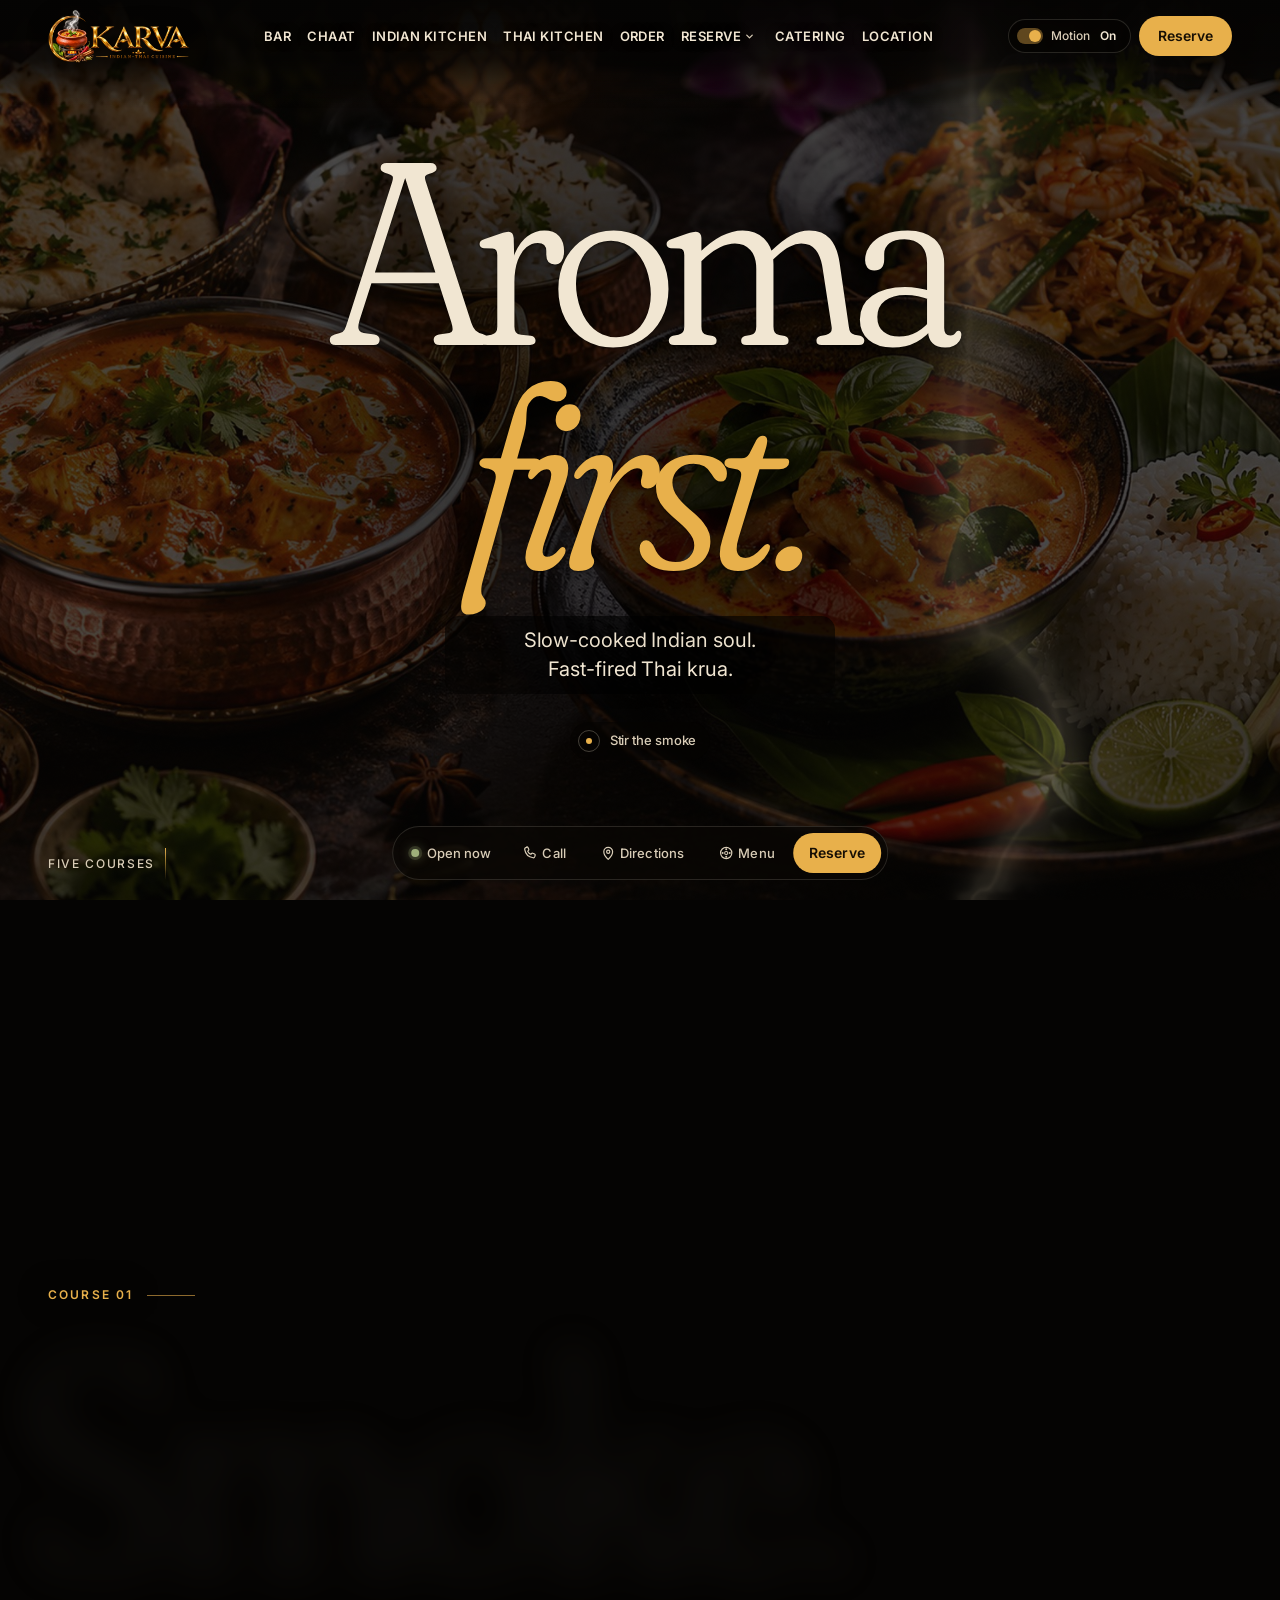
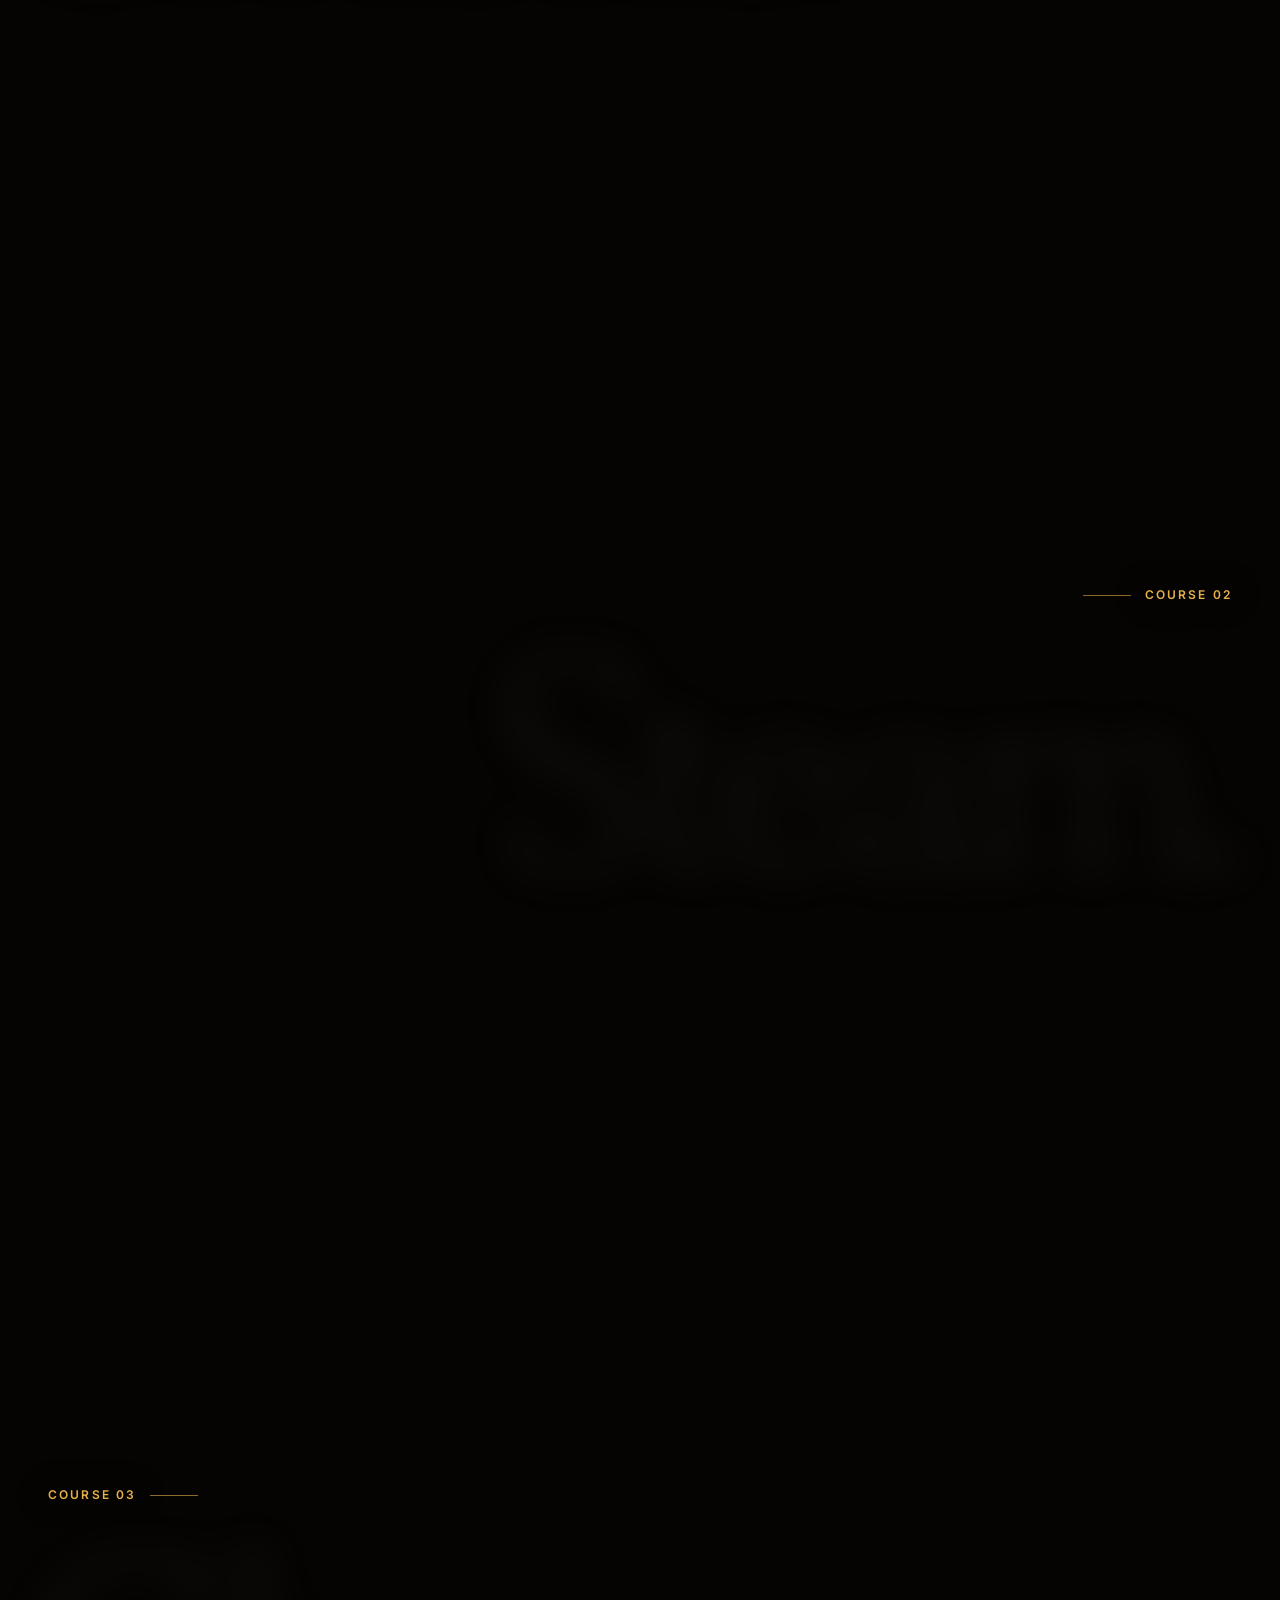
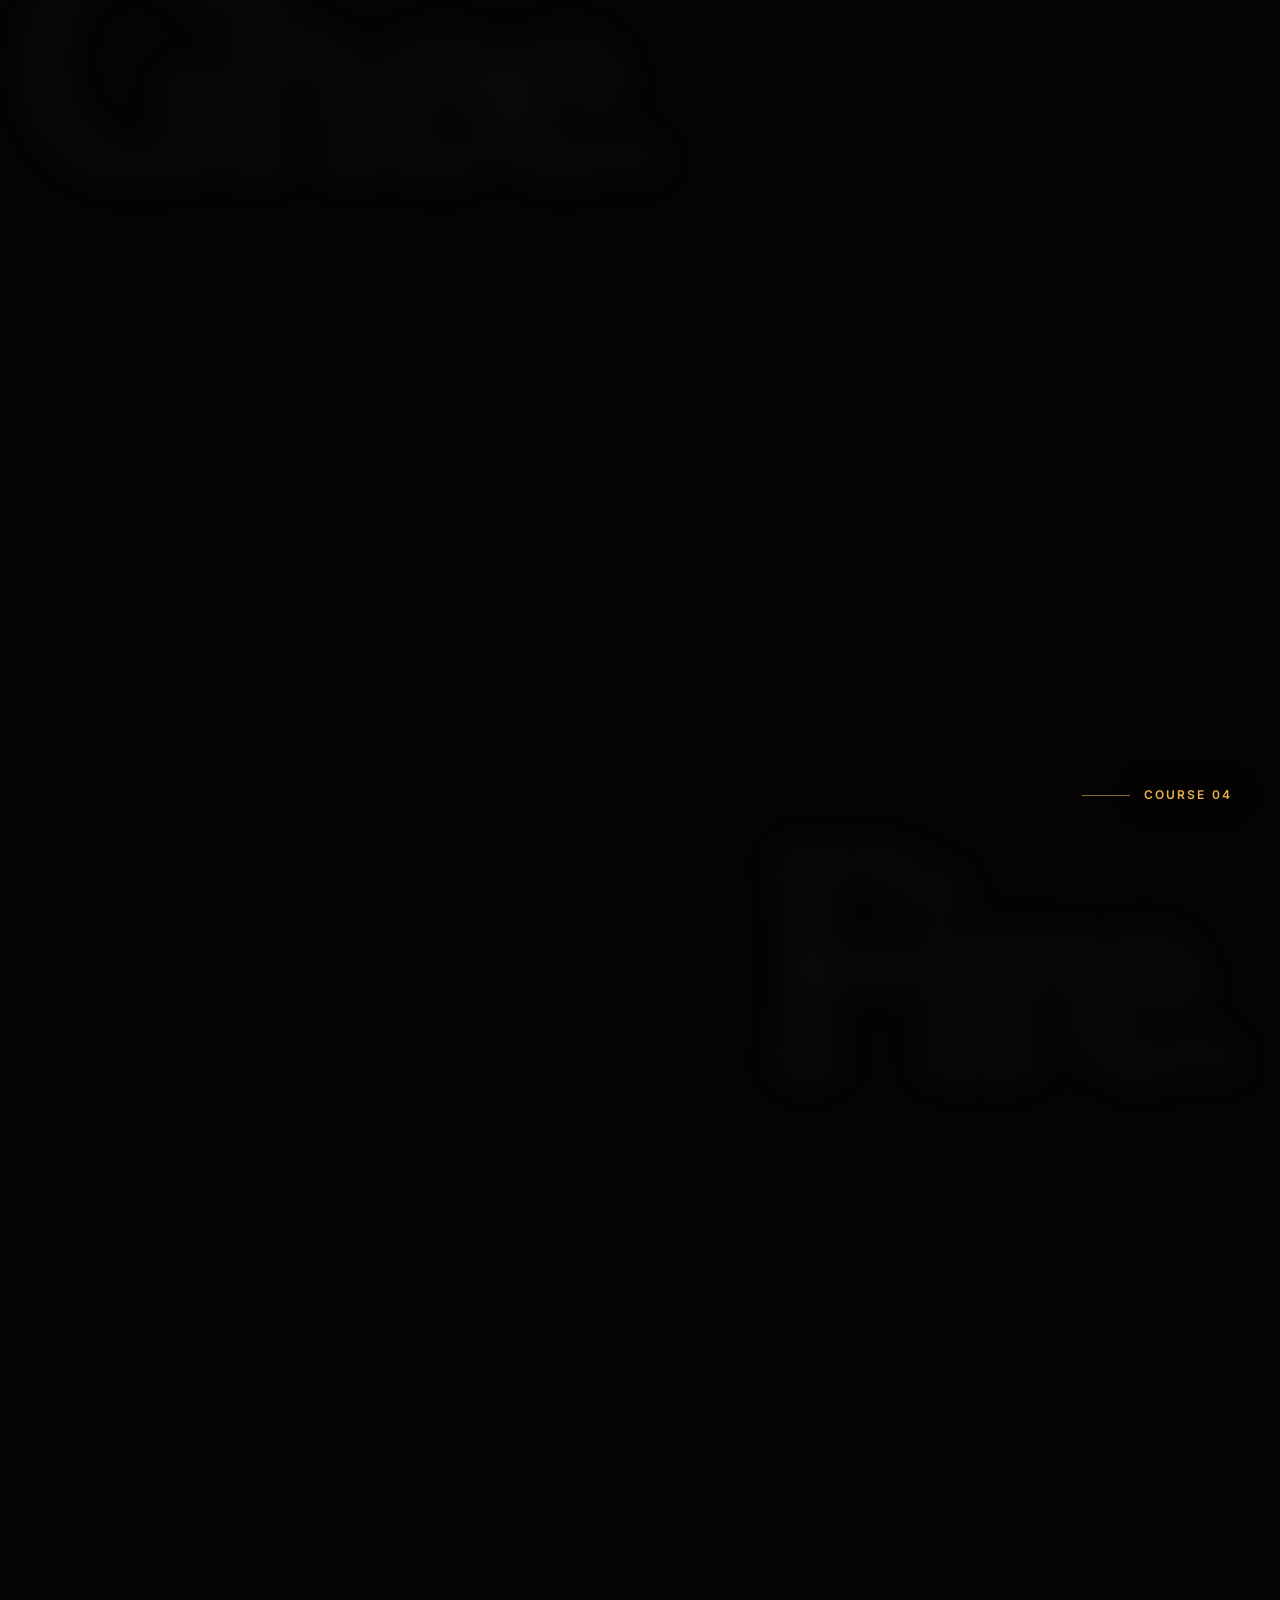
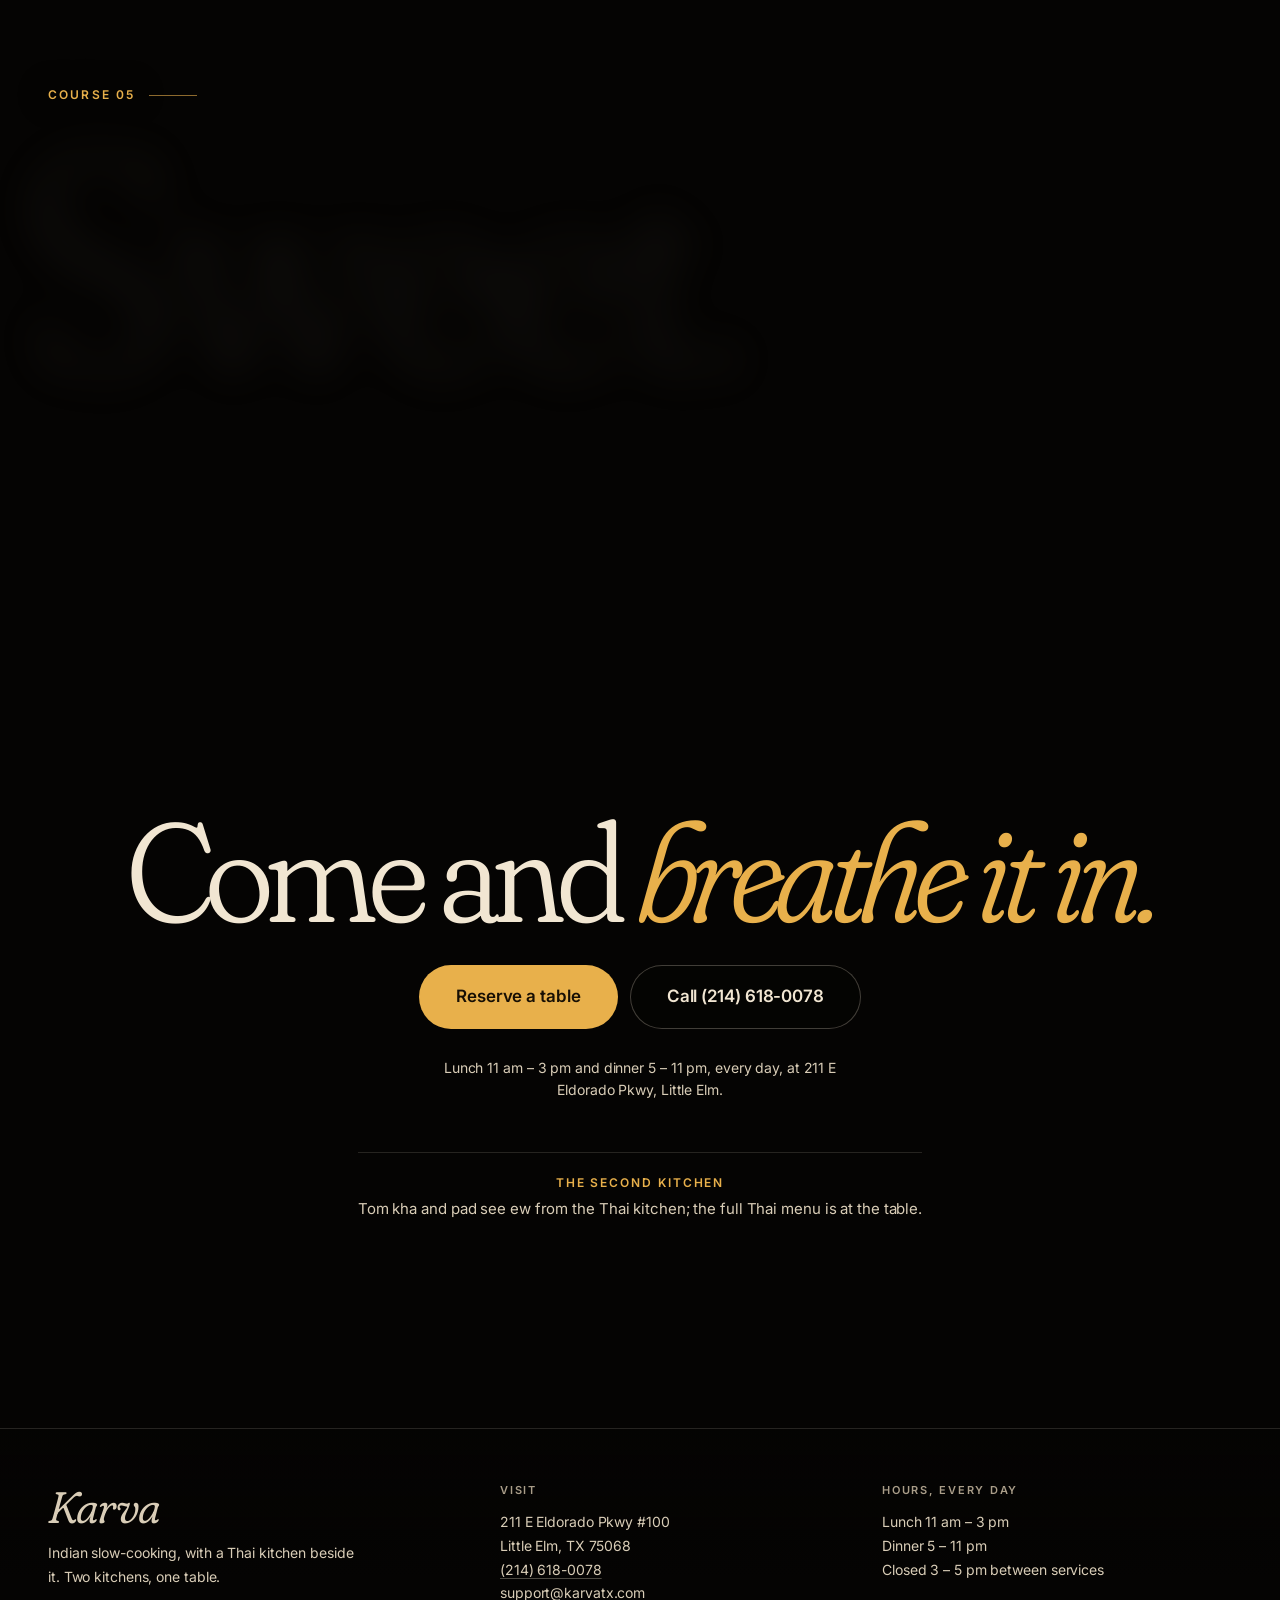
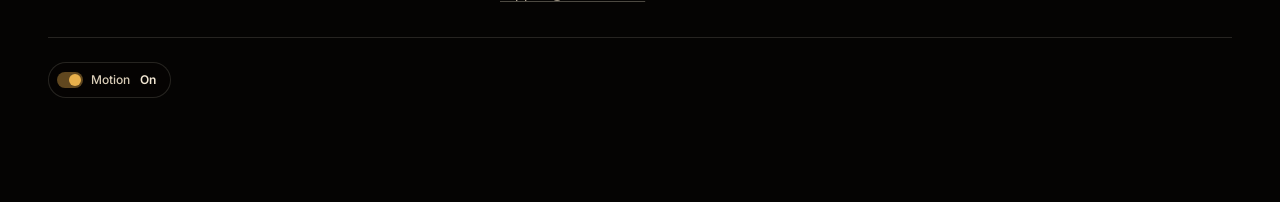
==== commit 78e5783c: "Google hosting setup and visitor analytics (GA4: calls, directions, order, reserve clicks)" ====
--- a/index.html
+++ b/index.html
@@ -43,6 +43,7 @@
 html.logo-intro-on.fx-pending .hero:not(.is-formed) .hero__title { animation-delay: 20s; }
 html.logo-intro-on.fx-pending .hero:not(.is-released) .hero__line { animation-delay: 20.5s; }
 </style>
+<script src="js/analytics.js?v=1" defer></script>
 </head>
 <body data-atmos="aroma" data-no-enter>
 <div class="haze" aria-hidden="true"></div>
